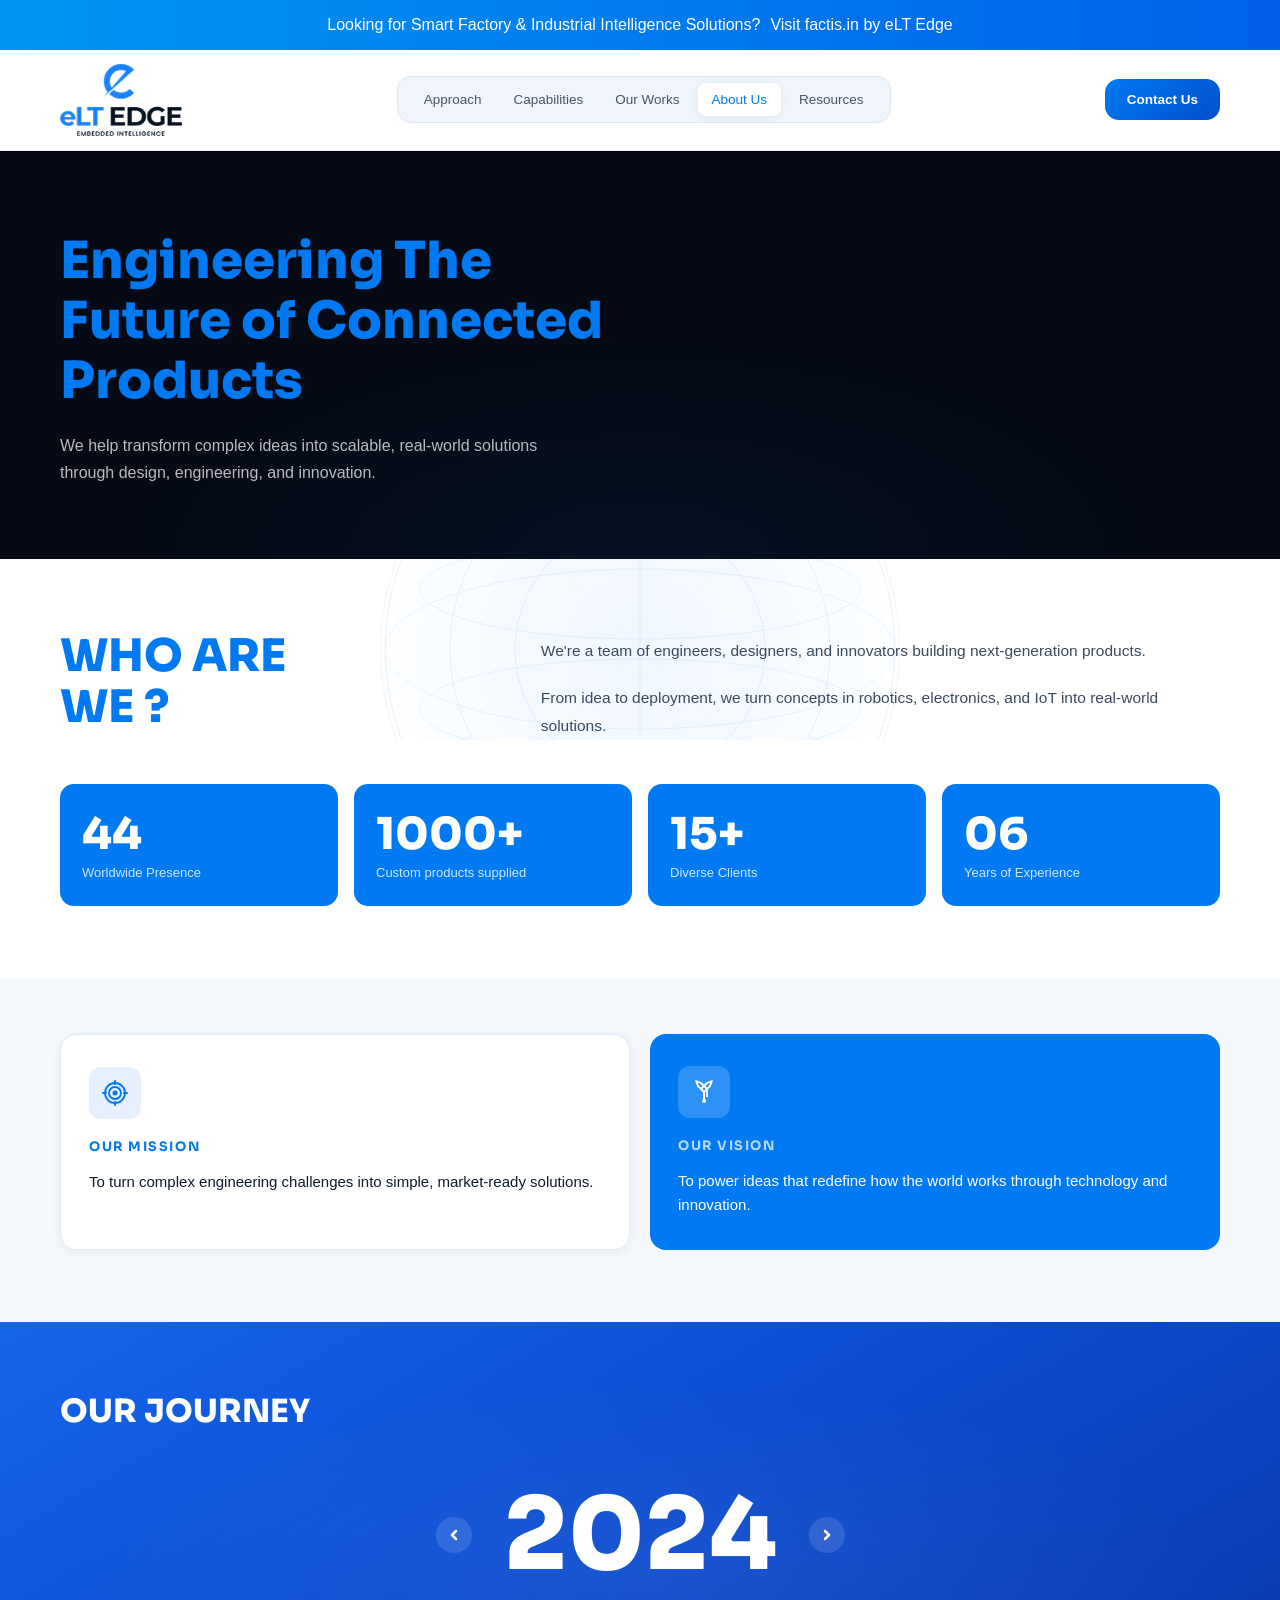
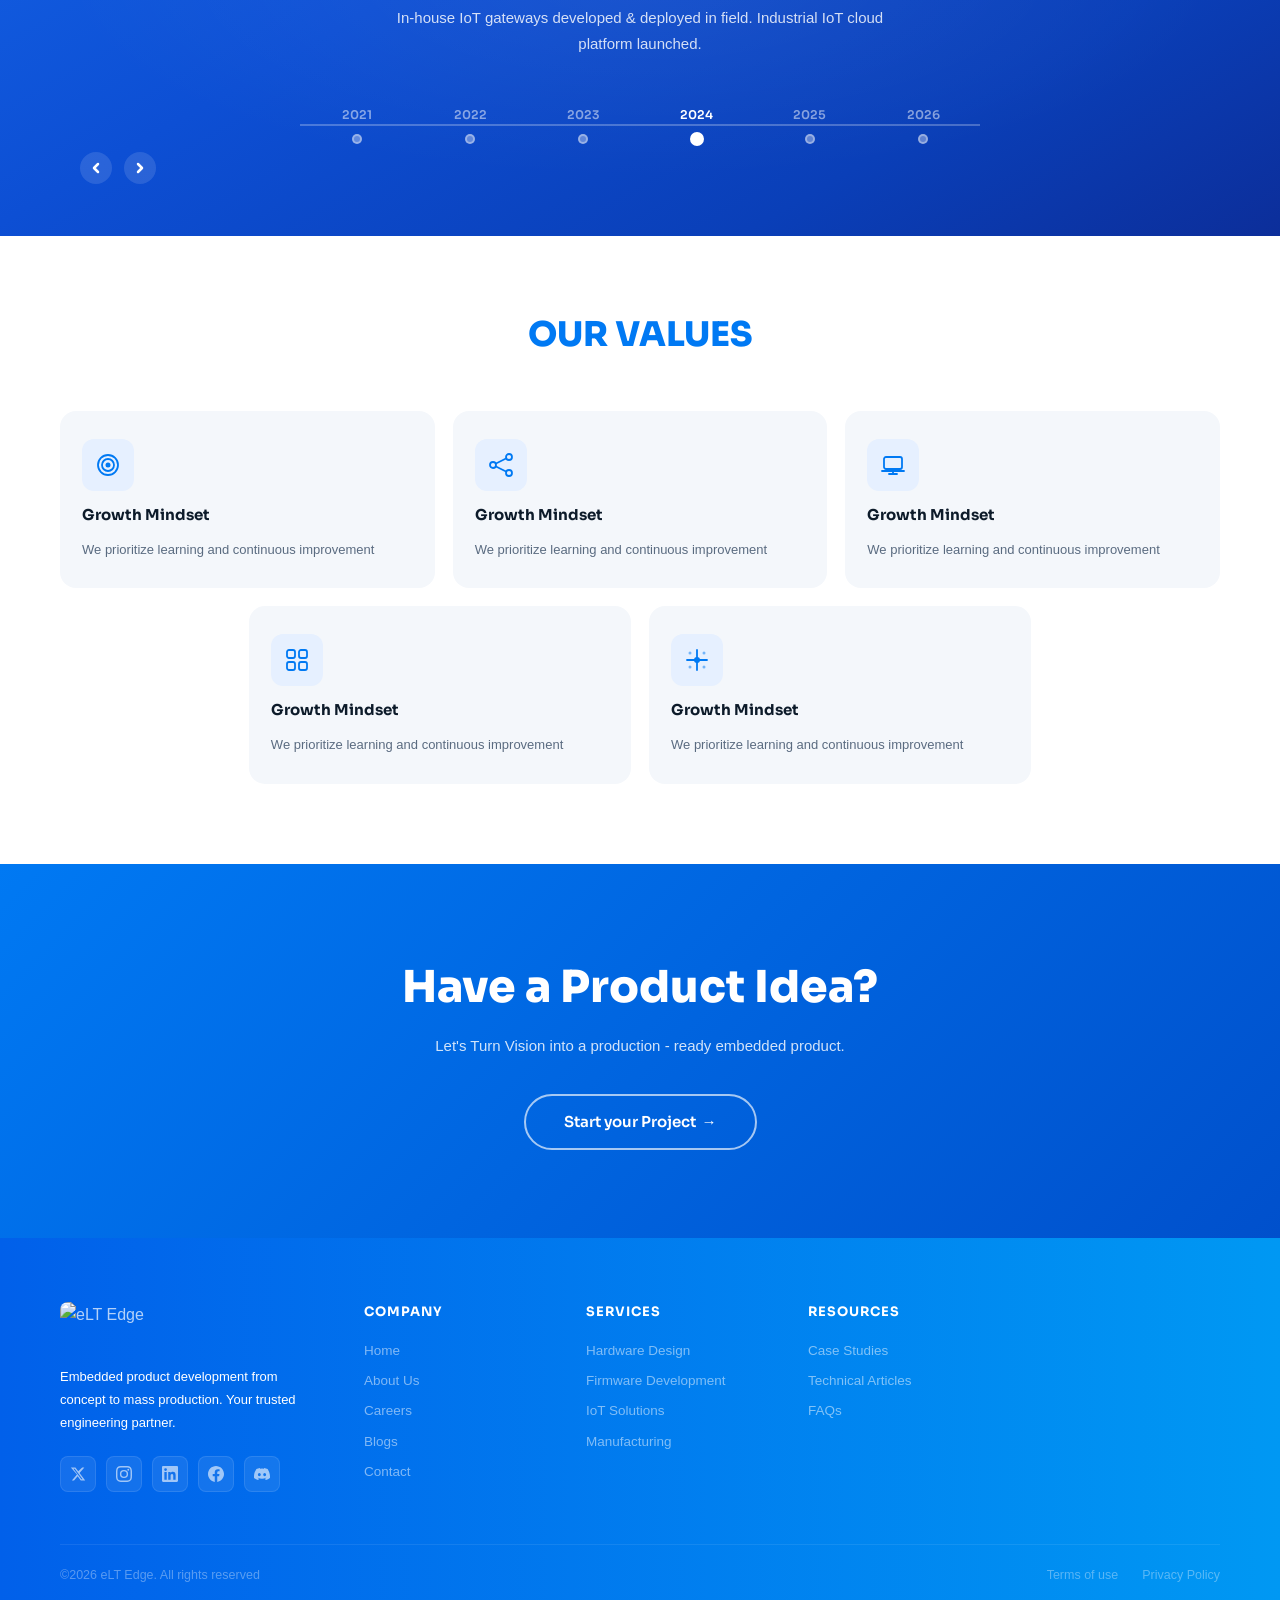
==== aboutus.html @ 8832341a "first commit" ====
<!DOCTYPE html>
<html lang="en">
<head>
  <meta charset="UTF-8" />
  <meta name="viewport" content="width=device-width, initial-scale=1.0" />
  <title>About Us — eLT Edge</title>
  <link rel="preconnect" href="https://fonts.googleapis.com" />
  <link rel="preconnect" href="https://fonts.gstatic.com" crossorigin />
  <link href="https://fonts.googleapis.com/css2?family=Sora:wght@300;400;500;600;700;800&family=DM+Sans:ital,wght@0,300;0,400;0,500;1,300&display=swap" rel="stylesheet" />
  <link rel="stylesheet" href="css/style.css" />
  <style>
    /* ============================================================
       ABOUT US — PAGE-SPECIFIC STYLES
       ============================================================ */

    /* ---- HERO ---- */
    .about-hero {
      background: #050a14;
      padding: 80px 0 72px;
      position: relative;
      overflow: hidden;
    }

    .about-hero::after {
      content: '';
      position: absolute;
      inset: 0;
      background: radial-gradient(ellipse 60% 80% at 50% 100%, rgba(0,100,240,0.08) 0%, transparent 70%);
      pointer-events: none;
    }

    .about-hero-inner {
      position: relative;
      z-index: 1;
    }

    .about-hero h1 {
      font-family: 'Sora', sans-serif;
      font-size: clamp(28px, 4vw, 52px);
      font-weight: 800;
      color: #0079f3;
      line-height: 1.18;
      max-width: 580px;
      margin-bottom: 20px;
    }

    .about-hero p {
      font-size: clamp(14px, 1.4vw, 16px);
      color: rgba(255,255,255,0.72);
      max-width: 520px;
      line-height: 1.72;
    }

    /* ---- WHO ARE WE ---- */
    .who-section {
      background: #fff;
      padding: 72px 0 0;
      position: relative;
      overflow: hidden;
    }

    /* Globe watermark */
    .who-section::before {
      content: '';
      position: absolute;
      top: 50%;
      left: 50%;
      transform: translate(-50%, -50%);
      width: 520px;
      height: 520px;
      border-radius: 50%;
      background:
        radial-gradient(circle, rgba(0,121,243,0.06) 0%, rgba(0,121,243,0.02) 60%, transparent 70%);
      border: 1.5px solid rgba(0,121,243,0.07);
      pointer-events: none;
      z-index: 0;
    }

    /* Inner rings for globe effect */
    .globe-rings {
      position: absolute;
      top: 50%;
      left: 50%;
      transform: translate(-50%, -50%);
      width: 520px;
      height: 520px;
      pointer-events: none;
      z-index: 0;
    }

    .globe-rings svg {
      width: 100%;
      height: 100%;
      opacity: 0.10;
    }

    .who-inner {
      position: relative;
      z-index: 1;
      display: flex;
      align-items: flex-start;
      gap: 40px;
    }

    .who-left {
      flex: 0 0 38%;
    }

    .who-heading {
      font-family: 'Sora', sans-serif;
      font-size: clamp(28px, 3.5vw, 48px);
      font-weight: 800;
      color: #0079f3;
      line-height: 1.15;
      text-transform: uppercase;
    }

    .who-right {
      flex: 1;
      padding-top: 6px;
    }

    .who-right p {
      font-size: clamp(13.5px, 1.3vw, 15.5px);
      color: #3a4a5e;
      line-height: 1.78;
      margin-bottom: 20px;
    }

    .who-right p:last-child {
      margin-bottom: 0;
    }

    /* ---- STAT CARDS ---- */
    .stats-section {
      background: #fff;
      padding: 44px 0 72px;
      position: relative;
      z-index: 1;
    }

    .stats-grid {
      display: grid;
      grid-template-columns: repeat(4, 1fr);
      gap: 16px;
    }

    .stat-blue-card {
      background: #0079f3;
      border-radius: 14px;
      padding: 28px 22px 24px;
      display: flex;
      flex-direction: column;
      gap: 8px;
    }

    .stat-blue-num {
      font-family: 'Sora', sans-serif;
      font-size: clamp(32px, 3.5vw, 44px);
      font-weight: 800;
      color: #fff;
      line-height: 1;
    }

    .stat-blue-label {
      font-size: 13px;
      color: rgba(255,255,255,0.82);
      font-weight: 500;
      line-height: 1.4;
    }

    /* ---- MISSION & VISION ---- */
    .mv-section {
      background: #f4f7fb;
      padding: 56px 0 72px;
    }

    .mv-grid {
      display: grid;
      grid-template-columns: 1fr 1fr;
      gap: 20px;
    }

    .mv-card {
      border-radius: 16px;
      padding: 32px 28px;
    }

    .mv-card.mission {
      background: #fff;
      border: 1px solid #e0eaf4;
      box-shadow: 0 2px 12px rgba(0,0,0,0.05);
    }

    .mv-card.vision {
      background: #0079f3;
    }

    .mv-icon {
      width: 52px;
      height: 52px;
      border-radius: 12px;
      display: flex;
      align-items: center;
      justify-content: center;
      margin-bottom: 18px;
    }

    .mv-card.mission .mv-icon {
      background: #e6f0ff;
    }

    .mv-card.vision .mv-icon {
      background: rgba(255,255,255,0.18);
    }

    .mv-icon svg {
      width: 26px;
      height: 26px;
    }

    .mv-label {
      font-family: 'Sora', sans-serif;
      font-size: 13px;
      font-weight: 700;
      letter-spacing: 0.12em;
      text-transform: uppercase;
      margin-bottom: 12px;
    }

    .mv-card.mission .mv-label { color: #0079f3; }
    .mv-card.vision  .mv-label { color: rgba(255,255,255,0.72); }

    .mv-text {
      font-size: 15px;
      line-height: 1.65;
      font-weight: 500;
    }

    .mv-card.mission .mv-text { color: #0d1b2a; }
    .mv-card.vision  .mv-text { color: #fff; }

    /* ---- OUR JOURNEY ---- */
    .journey-section {
      background: linear-gradient(150deg, #1565e8 0%, #0d4fd4 40%, #0a3fb8 75%, #0c2e9a 100%);
      padding: 64px 0 52px;
      position: relative;
      overflow: hidden;
    }

    .journey-section::before {
      content: '';
      position: absolute;
      inset: 0;
      background: radial-gradient(ellipse 70% 60% at 50% 50%, rgba(255,255,255,0.06) 0%, transparent 65%);
      pointer-events: none;
    }

    .journey-inner {
      position: relative;
      z-index: 1;
    }

    .journey-heading {
      font-family: 'Sora', sans-serif;
      font-size: clamp(22px, 2.5vw, 32px);
      font-weight: 800;
      color: #fff;
      margin-bottom: 48px;
    }

    /* Desktop timeline */
    .journey-slider {
      position: relative;
      display: flex;
      flex-direction: column;
      align-items: center;
    }

    /* Year display row */
    .journey-display {
      display: flex;
      align-items: center;
      justify-content: center;
      gap: 32px;
      width: 100%;
      margin-bottom: 20px;
      position: relative;
    }

    .journey-arrow {
      width: 36px;
      height: 36px;
      background: rgba(255,255,255,0.12);
      border: none;
      border-radius: 50%;
      display: flex;
      align-items: center;
      justify-content: center;
      cursor: pointer;
      flex-shrink: 0;
      transition: background 0.2s;
    }

    .journey-arrow:hover {
      background: rgba(255,255,255,0.22);
    }

    .journey-arrow svg {
      width: 16px;
      height: 16px;
      stroke: #fff;
      stroke-width: 2.5;
      fill: none;
      stroke-linecap: round;
      stroke-linejoin: round;
    }

    .journey-active-year {
      font-family: 'Sora', sans-serif;
      font-size: clamp(52px, 8vw, 100px);
      font-weight: 800;
      color: #fff;
      line-height: 1;
      min-width: 200px;
      text-align: center;
      transition: opacity 0.3s;
    }

    .journey-desc {
      font-size: clamp(13px, 1.2vw, 15px);
      color: rgba(255,255,255,0.82);
      line-height: 1.7;
      text-align: center;
      max-width: 540px;
      margin: 0 auto 40px;
      min-height: 60px;
      transition: opacity 0.3s;
    }

    /* Timeline dots row */
    .journey-timeline {
      display: flex;
      align-items: center;
      justify-content: center;
      gap: 0;
      width: 100%;
      max-width: 680px;
      position: relative;
    }

    .journey-timeline::before {
      content: '';
      position: absolute;
      left: 0;
      right: 0;
      top: 50%;
      height: 2px;
      background: rgba(255,255,255,0.25);
      transform: translateY(-50%);
      z-index: 0;
    }

    .journey-stop {
      flex: 1;
      display: flex;
      flex-direction: column;
      align-items: center;
      gap: 10px;
      cursor: pointer;
      position: relative;
      z-index: 1;
    }

    .journey-stop-year {
      font-family: 'Sora', sans-serif;
      font-size: 12px;
      font-weight: 600;
      color: rgba(255,255,255,0.5);
      transition: color 0.2s;
    }

    .journey-stop.active .journey-stop-year {
      color: #fff;
    }

    .journey-stop-dot {
      width: 10px;
      height: 10px;
      border-radius: 50%;
      background: rgba(255,255,255,0.35);
      border: 2px solid rgba(255,255,255,0.35);
      transition: background 0.2s, border-color 0.2s, transform 0.2s;
    }

    .journey-stop.active .journey-stop-dot {
      background: #fff;
      border-color: #fff;
      transform: scale(1.4);
    }

    /* Mobile vertical journey */
    .journey-vertical {
      display: none;
    }

    /* ---- OUR VALUES ---- */
    .values-section {
      background: #fff;
      padding: 72px 0 80px;
    }

    .values-heading {
      font-family: 'Sora', sans-serif;
      font-size: clamp(22px, 2.8vw, 34px);
      font-weight: 800;
      color: #0079f3;
      text-align: center;
      margin-bottom: 48px;
      text-transform: uppercase;
    }

    .values-row1 {
      display: grid;
      grid-template-columns: repeat(3, 1fr);
      gap: 18px;
      margin-bottom: 18px;
    }

    .values-row2 {
      display: grid;
      grid-template-columns: repeat(2, 1fr);
      gap: 18px;
      max-width: calc(66.666% + 9px);
      margin: 0 auto;
    }

    .value-card {
      background: #f4f7fb;
      border-radius: 16px;
      padding: 28px 22px;
      display: flex;
      flex-direction: column;
      gap: 12px;
      transition: box-shadow 0.25s, transform 0.25s;
    }

    .value-card:hover {
      transform: translateY(-3px);
      box-shadow: 0 8px 24px rgba(0,80,200,0.09);
    }

    .value-icon {
      width: 52px;
      height: 52px;
      background: #e6f0ff;
      border-radius: 12px;
      display: flex;
      align-items: center;
      justify-content: center;
    }

    .value-icon svg {
      width: 26px;
      height: 26px;
    }

    .value-title {
      font-family: 'Sora', sans-serif;
      font-size: 15px;
      font-weight: 700;
      color: #0d1b2a;
    }

    .value-desc {
      font-size: 13px;
      color: #5a6b80;
      line-height: 1.65;
    }

    /* ---- CTA ---- */
    .about-cta {
      background: linear-gradient(135deg, #0079f3 0%, #0050cc 100%);
      padding: 88px 24px;
      text-align: center;
    }

    .about-cta h2 {
      font-family: 'Sora', sans-serif;
      font-size: clamp(28px, 3.5vw, 44px);
      font-weight: 800;
      color: #fff;
      margin-bottom: 12px;
    }

    .about-cta p {
      font-size: 15px;
      color: rgba(255,255,255,0.82);
      margin-bottom: 36px;
    }

    .btn-about-cta {
      display: inline-flex;
      align-items: center;
      gap: 8px;
      background: transparent;
      color: #fff;
      border: 2px solid rgba(255,255,255,0.65);
      padding: 14px 38px;
      border-radius: 100px;
      font-size: 15px;
      font-weight: 600;
      font-family: 'Sora', sans-serif;
      text-decoration: none;
      cursor: pointer;
      transition: background 0.2s, border-color 0.2s;
    }

    .btn-about-cta:hover {
      background: rgba(255,255,255,0.13);
      border-color: #fff;
    }

    /* ============================================================
       MOBILE ACCORDION FOOTER
       ============================================================ */
    .footer-acc-head {
      display: none;
      align-items: center;
      justify-content: space-between;
      cursor: pointer;
      padding: 12px 0;
      border-bottom: 1px solid rgba(255,255,255,0.08);
    }

    .footer-acc-head h4 {
      font-family: 'Sora', sans-serif;
      font-size: 14px;
      font-weight: 700;
      color: #fff;
      text-transform: uppercase;
      letter-spacing: 0.08em;
    }

    .footer-acc-icon {
      width: 18px;
      height: 18px;
      stroke: rgba(255,255,255,0.55);
      stroke-width: 2;
      fill: none;
      stroke-linecap: round;
      stroke-linejoin: round;
      transition: transform 0.25s;
    }

    .footer-col.open .footer-acc-icon {
      transform: rotate(180deg);
    }

    .footer-acc-body {
      display: flex;
      flex-direction: column;
      gap: 10px;
      overflow: hidden;
    }

    /* ============================================================
       RESPONSIVE
       ============================================================ */
    @media (max-width: 1024px) {
      .stats-grid {
        grid-template-columns: repeat(2, 1fr);
      }

      .who-left { flex: 0 0 40%; }

      .values-row2 {
        max-width: calc(66.666% + 9px);
      }
    }

    @media (max-width: 768px) {
      /* Hero */
      .about-hero { padding: 52px 0 52px; }

      /* Who Are We */
      .who-section { padding: 48px 0 0; }
      .who-section::before { width: 300px; height: 300px; }
      .globe-rings { width: 300px; height: 300px; }

      .who-inner {
        flex-direction: column;
        gap: 24px;
      }

      .who-left { flex: none; width: 100%; }

      /* Stats */
      .stats-section { padding: 32px 0 52px; }
      .stats-grid { grid-template-columns: repeat(2, 1fr); }

      /* Mission/Vision */
      .mv-section { padding: 48px 0 52px; }
      .mv-grid { grid-template-columns: 1fr; }

      /* Journey */
      .journey-section { padding: 48px 0 40px; }
      .journey-slider { display: none; }
      .journey-desc  { display: none; }
      .journey-vertical { display: block; }

      /* Values */
      .values-section { padding: 52px 0 56px; }
      .values-row1 { grid-template-columns: repeat(2, 1fr); }
      .values-row2 { grid-template-columns: repeat(2, 1fr); max-width: 100%; }

      /* CTA */
      .about-cta { padding: 64px 20px; }

      /* Footer: show accordion headers, hide desktop h4 titles inside link cols */
      .footer-acc-head { display: flex; }
      .footer-col h4 { display: none; }
      .footer-acc-body {
        max-height: 0;
        gap: 0;
        transition: max-height 0.3s ease;
        padding-top: 0;
      }
      .footer-acc-body a {
        padding: 8px 0;
      }
      .footer-col.open .footer-acc-body {
        max-height: 240px;
      }

      /* Mobile footer layout */
      .footer-links {
        grid-template-columns: 1fr;
        gap: 0;
      }

      .footer-top {
        flex-direction: column;
        gap: 28px;
      }

      .footer-brand { flex: none; width: 100%; }

      .footer-bottom {
        flex-direction: column;
        text-align: center;
      }
    }

    @media (max-width: 480px) {
      .values-row1 { grid-template-columns: 1fr; }
      .values-row2 { grid-template-columns: 1fr; max-width: 100%; }
    }

    /* Mobile journey vertical */
    .journey-vertical {
      position: relative;
      padding-left: 28px;
    }

    .journey-vertical::before {
      content: '';
      position: absolute;
      left: 0;
      top: 0;
      bottom: 0;
      width: 2px;
      background: rgba(255,255,255,0.25);
    }

    .jv-item {
      position: relative;
      padding: 0 0 28px 20px;
      cursor: pointer;
    }

    .jv-item::before {
      content: '';
      position: absolute;
      left: -4px;
      top: 6px;
      width: 10px;
      height: 10px;
      border-radius: 50%;
      background: rgba(255,255,255,0.35);
      border: 2px solid rgba(255,255,255,0.35);
      transition: background 0.2s;
    }

    .jv-item.active::before {
      background: #fff;
      border-color: #fff;
    }

    .jv-year {
      font-family: 'Sora', sans-serif;
      font-size: 14px;
      font-weight: 700;
      color: rgba(255,255,255,0.5);
      margin-bottom: 4px;
      transition: color 0.2s, font-size 0.2s;
    }

    .jv-item.active .jv-year {
      font-size: 22px;
      color: #fff;
    }

    .jv-text {
      font-size: 13px;
      color: rgba(255,255,255,0.72);
      line-height: 1.65;
      max-height: 0;
      overflow: hidden;
      transition: max-height 0.3s ease;
    }

    .jv-item.active .jv-text {
      max-height: 120px;
    }

    .jv-nav {
      display: flex;
      gap: 12px;
      margin-top: 8px;
      padding-left: 20px;
    }

    .jv-nav-btn {
      width: 32px;
      height: 32px;
      background: rgba(255,255,255,0.12);
      border: none;
      border-radius: 50%;
      display: flex;
      align-items: center;
      justify-content: center;
      cursor: pointer;
    }

    .jv-nav-btn svg {
      width: 14px;
      height: 14px;
      stroke: #fff;
      stroke-width: 2.5;
      fill: none;
      stroke-linecap: round;
      stroke-linejoin: round;
    }
  </style>
</head>
<body>

  <!-- Top Banner -->
  <div class="top-banner">
    <span>Looking for Smart Factory &amp; Industrial Intelligence Solutions?</span>
    <a href="https://factis.in" target="_blank" class="banner-link">Visit factis.in by eLT Edge </a>
  </div>

  <!-- Navbar -->
  <header class="navbar" id="navbar">
    <div class="nav-inner container">
      <div class="nav-logo">
        <img src="assets/images/logo white bg (1) 1.png" alt="eLT Edge" class="logo-img" />
      </div>
      <nav class="nav-links" id="navLinks">
        <a href="approach.html" class="nav-link">Approach</a>
        <a href="#" class="nav-link">Capabilities</a>
        <a href="ourworks.html" class="nav-link">Our Works</a>
        <a href="aboutus.html" class="nav-link" style="background:#fff;color:#0079f3;box-shadow:0 2px 8px rgba(0,0,0,0.06);">About Us</a>
        <a href="resources.html" class="nav-link">Resources</a>
      </nav>
      <div class="nav-actions">
         <a href="contact.html" class="btn-contact">Contact Us</a>
        <button class="hamburger" id="hamburger" aria-label="Open menu" aria-expanded="false">
          <span></span><span></span><span></span>
        </button>
      </div>
    </div>
  </header>

  <!-- Mobile Drawer -->
  <div class="mobile-drawer" id="mobileDrawer" aria-hidden="true">
    <div class="drawer-inner">
      <button class="drawer-close" id="drawerClose" aria-label="Close menu">✕</button>
      <nav class="drawer-links">
        <a href="approach.html">Approach</a>
        <a href="#">Capabilities</a>
        <a href="ourworks.html">Our Works</a>
        <a href="aboutus.html">About Us</a>
        <a href="#">Resources</a>
      </nav>
      <button class="btn-contact drawer-cta">Contact Us</button>
    </div>
  </div>
  <div class="drawer-backdrop" id="drawerBackdrop"></div>

  <!-- ============================================================
       HERO
       ============================================================ -->
  <section class="about-hero">
    <div class="container about-hero-inner">
      <h1>Engineering The Future of Connected Products</h1>
      <p>We help transform complex ideas into scalable, real-world solutions through design, engineering, and innovation.</p>
    </div>
  </section>

  <!-- ============================================================
       WHO ARE WE
       ============================================================ -->
  <section class="who-section">
    <!-- Globe decorative rings -->
    <div class="globe-rings" aria-hidden="true">
      <svg viewBox="0 0 520 520" fill="none" xmlns="http://www.w3.org/2000/svg">
        <circle cx="260" cy="260" r="255" stroke="#0079f3" stroke-width="1"/>
        <circle cx="260" cy="260" r="190" stroke="#0079f3" stroke-width="1"/>
        <circle cx="260" cy="260" r="125" stroke="#0079f3" stroke-width="1"/>
        <!-- Latitude lines -->
        <ellipse cx="260" cy="260" rx="255" ry="80" stroke="#0079f3" stroke-width="0.8"/>
        <ellipse cx="260" cy="200" rx="220" ry="50" stroke="#0079f3" stroke-width="0.8"/>
        <ellipse cx="260" cy="320" rx="220" ry="50" stroke="#0079f3" stroke-width="0.8"/>
        <!-- Longitude lines -->
        <line x1="260" y1="5" x2="260" y2="515" stroke="#0079f3" stroke-width="0.8"/>
        <line x1="80" y1="80" x2="440" y2="440" stroke="#0079f3" stroke-width="0.8" opacity="0.5"/>
        <line x1="440" y1="80" x2="80" y2="440" stroke="#0079f3" stroke-width="0.8" opacity="0.5"/>
      </svg>
    </div>

    <div class="container">
      <div class="who-inner">
        <div class="who-left">
          <h2 class="who-heading">WHO ARE<br />WE ?</h2>
        </div>
        <div class="who-right">
          <p>We're a team of engineers, designers, and innovators building next-generation products.</p>
          <p>From idea to deployment, we turn concepts in robotics, electronics, and IoT into real-world solutions.</p>
        </div>
      </div>
    </div>
  </section>

  <!-- ============================================================
       STATS CARDS
       ============================================================ -->
  <section class="stats-section">
    <div class="container">
      <div class="stats-grid">
        <div class="stat-blue-card">
          <div class="stat-blue-num">44</div>
          <div class="stat-blue-label">Worldwide Presence</div>
        </div>
        <div class="stat-blue-card">
          <div class="stat-blue-num">1000+</div>
          <div class="stat-blue-label">Custom products supplied</div>
        </div>
        <div class="stat-blue-card">
          <div class="stat-blue-num">15+</div>
          <div class="stat-blue-label">Diverse Clients</div>
        </div>
        <div class="stat-blue-card">
          <div class="stat-blue-num">06</div>
          <div class="stat-blue-label">Years of Experience</div>
        </div>
      </div>
    </div>
  </section>

  <!-- ============================================================
       MISSION & VISION
       ============================================================ -->
  <section class="mv-section">
    <div class="container">
      <div class="mv-grid">

        <!-- Mission -->
        <div class="mv-card mission">
          <div class="mv-icon">
            <svg viewBox="0 0 26 26" fill="none" xmlns="http://www.w3.org/2000/svg">
              <circle cx="13" cy="13" r="10" stroke="#0079f3" stroke-width="1.8"/>
              <circle cx="13" cy="13" r="6"  stroke="#0079f3" stroke-width="1.8"/>
              <circle cx="13" cy="13" r="2.5" fill="#0079f3"/>
              <line x1="13" y1="1" x2="13" y2="4"   stroke="#0079f3" stroke-width="2" stroke-linecap="round"/>
              <line x1="13" y1="22" x2="13" y2="25"  stroke="#0079f3" stroke-width="2" stroke-linecap="round"/>
              <line x1="1" y1="13" x2="4" y2="13"    stroke="#0079f3" stroke-width="2" stroke-linecap="round"/>
              <line x1="22" y1="13" x2="25" y2="13"  stroke="#0079f3" stroke-width="2" stroke-linecap="round"/>
            </svg>
          </div>
          <div class="mv-label">Our Mission</div>
          <div class="mv-text">To turn complex engineering challenges into simple, market-ready solutions.</div>
        </div>

        <!-- Vision -->
        <div class="mv-card vision">
          <div class="mv-icon">
            <svg viewBox="0 0 26 26" fill="none" xmlns="http://www.w3.org/2000/svg">
              <path d="M13 21V13L7 7l-2-5 5 2 6 6v8" stroke="#fff" stroke-width="1.8" stroke-linejoin="round"/>
              <path d="M13 21v-8l6-6 2-5-5 2-6 6" stroke="#fff" stroke-width="1.8" stroke-linejoin="round"/>
              <circle cx="13" cy="22" r="2" fill="#fff"/>
            </svg>
          </div>
          <div class="mv-label">Our Vision</div>
          <div class="mv-text">To power ideas that redefine how the world works through technology and innovation.</div>
        </div>

      </div>
    </div>
  </section>

  <!-- ============================================================
       OUR JOURNEY
       ============================================================ -->
  <section class="journey-section">
    <div class="container journey-inner">
      <div class="journey-heading">OUR JOURNEY</div>

      <!-- DESKTOP SLIDER -->
      <div class="journey-slider">
        <div class="journey-display">
          <button class="journey-arrow" id="journeyPrev" aria-label="Previous year">
            <svg viewBox="0 0 16 16"><polyline points="10 12 6 8 10 4"/></svg>
          </button>
          <div class="journey-active-year" id="journeyYear">2024</div>
          <button class="journey-arrow" id="journeyNext" aria-label="Next year">
            <svg viewBox="0 0 16 16"><polyline points="6 4 10 8 6 12"/></svg>
          </button>
        </div>

        <p class="journey-desc" id="journeyDesc"></p>

        <div class="journey-timeline" id="journeyTimeline">
          <!-- Stops built by JS -->
        </div>
      </div>

      <!-- MOBILE VERTICAL -->
      <div class="journey-vertical" id="journeyVertical">
        <!-- Built by JS -->
      </div>

      <div class="jv-nav" id="jvNav">
        <button class="jv-nav-btn" id="jvPrev" aria-label="Previous">
          <svg viewBox="0 0 14 14"><polyline points="9 11 5 7 9 3"/></svg>
        </button>
        <button class="jv-nav-btn" id="jvNext" aria-label="Next">
          <svg viewBox="0 0 14 14"><polyline points="5 3 9 7 5 11"/></svg>
        </button>
      </div>
    </div>
  </section>

  <!-- ============================================================
       OUR VALUES
       ============================================================ -->
  <section class="values-section">
    <div class="container">
      <h2 class="values-heading">OUR VALUES</h2>

      <div class="values-row1">

        <div class="value-card">
          <div class="value-icon">
            <!-- Target/bulls-eye -->
            <svg viewBox="0 0 26 26" fill="none" xmlns="http://www.w3.org/2000/svg">
              <circle cx="13" cy="13" r="10" stroke="#0079f3" stroke-width="1.8"/>
              <circle cx="13" cy="13" r="6"  stroke="#0079f3" stroke-width="1.8"/>
              <circle cx="13" cy="13" r="2.5" fill="#0079f3"/>
            </svg>
          </div>
          <div class="value-title">Growth Mindset</div>
          <div class="value-desc">We prioritize learning and continuous improvement</div>
        </div>

        <div class="value-card">
          <div class="value-icon">
            <!-- Network/share -->
            <svg viewBox="0 0 26 26" fill="none" xmlns="http://www.w3.org/2000/svg">
              <circle cx="21" cy="5"  r="3" stroke="#0079f3" stroke-width="1.8"/>
              <circle cx="5"  cy="13" r="3" stroke="#0079f3" stroke-width="1.8"/>
              <circle cx="21" cy="21" r="3" stroke="#0079f3" stroke-width="1.8"/>
              <line x1="8"  y1="11.5" x2="18" y2="6.5"  stroke="#0079f3" stroke-width="1.8" stroke-linecap="round"/>
              <line x1="8"  y1="14.5" x2="18" y2="19.5" stroke="#0079f3" stroke-width="1.8" stroke-linecap="round"/>
            </svg>
          </div>
          <div class="value-title">Growth Mindset</div>
          <div class="value-desc">We prioritize learning and continuous improvement</div>
        </div>

        <div class="value-card">
          <div class="value-icon">
            <!-- Laptop -->
            <svg viewBox="0 0 26 26" fill="none" xmlns="http://www.w3.org/2000/svg">
              <rect x="4" y="5" width="18" height="12" rx="2" stroke="#0079f3" stroke-width="1.8"/>
              <line x1="2" y1="19" x2="24" y2="19" stroke="#0079f3" stroke-width="1.8" stroke-linecap="round"/>
              <line x1="9" y1="22" x2="17" y2="22" stroke="#0079f3" stroke-width="1.8" stroke-linecap="round"/>
              <line x1="13" y1="19" x2="13" y2="22" stroke="#0079f3" stroke-width="1.8" stroke-linecap="round"/>
            </svg>
          </div>
          <div class="value-title">Growth Mindset</div>
          <div class="value-desc">We prioritize learning and continuous improvement</div>
        </div>

      </div>

      <div class="values-row2">

        <div class="value-card">
          <div class="value-icon">
            <!-- Grid/apps -->
            <svg viewBox="0 0 26 26" fill="none" xmlns="http://www.w3.org/2000/svg">
              <rect x="3"  y="3"  width="8" height="8" rx="2" stroke="#0079f3" stroke-width="1.8"/>
              <rect x="15" y="3"  width="8" height="8" rx="2" stroke="#0079f3" stroke-width="1.8"/>
              <rect x="3"  y="15" width="8" height="8" rx="2" stroke="#0079f3" stroke-width="1.8"/>
              <rect x="15" y="15" width="8" height="8" rx="2" stroke="#0079f3" stroke-width="1.8"/>
            </svg>
          </div>
          <div class="value-title">Growth Mindset</div>
          <div class="value-desc">We prioritize learning and continuous improvement</div>
        </div>

        <div class="value-card">
          <div class="value-icon">
            <!-- Plus cross with dots -->
            <svg viewBox="0 0 26 26" fill="none" xmlns="http://www.w3.org/2000/svg">
              <path d="M13 3v20M3 13h20" stroke="#0079f3" stroke-width="1.8" stroke-linecap="round"/>
              <circle cx="13" cy="13" r="3" fill="#0079f3"/>
              <circle cx="6"  cy="6"  r="1.5" fill="#0079f3" opacity="0.5"/>
              <circle cx="20" cy="6"  r="1.5" fill="#0079f3" opacity="0.5"/>
              <circle cx="6"  cy="20" r="1.5" fill="#0079f3" opacity="0.5"/>
              <circle cx="20" cy="20" r="1.5" fill="#0079f3" opacity="0.5"/>
            </svg>
          </div>
          <div class="value-title">Growth Mindset</div>
          <div class="value-desc">We prioritize learning and continuous improvement</div>
        </div>

      </div>
    </div>
  </section>

  <!-- ============================================================
       CTA
       ============================================================ -->
  <section class="about-cta">
    <h2>Have a Product Idea?</h2>
    <p>Let's Turn Vision into a production - ready embedded product.</p>
    <a href="#" class="btn-about-cta">Start your Project &nbsp;→</a>
  </section>

  <!-- ============================================================
       FOOTER
       ============================================================ -->
  <footer class="footer">
    <div class="container footer-inner">
      <div class="footer-top">

        <div class="footer-brand">
          <img src="logo white bg (1) 1.png" alt="eLT Edge" class="footer-logo" />
          <p>Embedded product development from concept to mass production. Your trusted engineering partner.</p>
          <div class="footer-social">
            <a href="#" aria-label="Twitter" class="social-icon">
              <svg width="16" height="16" viewBox="0 0 24 24" fill="currentColor"><path d="M18.244 2.25h3.308l-7.227 8.26 8.502 11.24H16.17l-4.714-6.231-5.401 6.231H2.744l7.737-8.835L1.254 2.25H8.08l4.253 5.622 5.911-5.622Zm-1.161 17.52h1.833L7.084 4.126H5.117Z"/></svg>
            </a>
            <a href="#" aria-label="Instagram" class="social-icon">
              <svg width="16" height="16" viewBox="0 0 24 24" fill="currentColor"><path d="M12 2.163c3.204 0 3.584.012 4.85.07 3.252.148 4.771 1.691 4.919 4.919.058 1.265.069 1.645.069 4.849 0 3.205-.012 3.584-.069 4.849-.149 3.225-1.664 4.771-4.919 4.919-1.266.058-1.644.07-4.85.07-3.204 0-3.584-.012-4.849-.07-3.26-.149-4.771-1.699-4.919-4.92-.058-1.265-.07-1.644-.07-4.849 0-3.204.013-3.583.07-4.849.149-3.227 1.664-4.771 4.919-4.919 1.266-.057 1.645-.069 4.849-.069Zm0-2.163c-3.259 0-3.667.014-4.947.072-4.358.2-6.78 2.618-6.98 6.98-.059 1.281-.073 1.689-.073 4.948 0 3.259.014 3.668.072 4.948.2 4.358 2.618 6.78 6.98 6.98 1.281.058 1.689.072 4.948.072 3.259 0 3.668-.014 4.948-.072 4.354-.2 6.782-2.618 6.979-6.98.059-1.28.073-1.689.073-4.948 0-3.259-.014-3.667-.072-4.947-.196-4.354-2.617-6.78-6.979-6.98-1.281-.059-1.69-.073-4.949-.073Zm0 5.838a6.162 6.162 0 1 0 0 12.324 6.162 6.162 0 0 0 0-12.324ZM12 16a4 4 0 1 1 0-8 4 4 0 0 1 0 8Zm6.406-11.845a1.44 1.44 0 1 0 0 2.881 1.44 1.44 0 0 0 0-2.881Z"/></svg>
            </a>
            <a href="#" aria-label="LinkedIn" class="social-icon">
              <svg width="16" height="16" viewBox="0 0 24 24" fill="currentColor"><path d="M20.447 20.452h-3.554v-5.569c0-1.328-.027-3.037-1.852-3.037-1.853 0-2.136 1.445-2.136 2.939v5.667H9.351V9h3.414v1.561h.046c.477-.9 1.637-1.85 3.37-1.85 3.601 0 4.267 2.37 4.267 5.455v6.286ZM5.337 7.433a2.062 2.062 0 0 1-2.063-2.065 2.064 2.064 0 1 1 2.063 2.065Zm1.782 13.019H3.555V9h3.564v11.452ZM22.225 0H1.771C.792 0 0 .774 0 1.729v20.542C0 23.227.792 24 1.771 24h20.451C23.2 24 24 23.227 24 22.271V1.729C24 .774 23.2 0 22.222 0h.003Z"/></svg>
            </a>
            <a href="#" aria-label="Facebook" class="social-icon">
              <svg width="16" height="16" viewBox="0 0 24 24" fill="currentColor"><path d="M24 12.073c0-6.627-5.373-12-12-12s-12 5.373-12 12c0 5.99 4.388 10.954 10.125 11.854v-8.385H7.078v-3.47h3.047V9.43c0-3.007 1.792-4.669 4.533-4.669 1.312 0 2.686.235 2.686.235v2.953H15.83c-1.491 0-1.956.925-1.956 1.874v2.25h3.328l-.532 3.47h-2.796v8.385C19.612 23.027 24 18.062 24 12.073Z"/></svg>
            </a>
            <a href="#" aria-label="Discord" class="social-icon">
              <svg width="16" height="16" viewBox="0 0 24 24" fill="currentColor"><path d="M20.317 4.37a19.791 19.791 0 0 0-4.885-1.515.074.074 0 0 0-.079.037c-.21.375-.444.864-.608 1.25a18.27 18.27 0 0 0-5.487 0 12.64 12.64 0 0 0-.617-1.25.077.077 0 0 0-.079-.037A19.736 19.736 0 0 0 3.677 4.37a.07.07 0 0 0-.032.027C.533 9.046-.32 13.58.099 18.057.1 18.08.114 18.1.138 18.116a19.9 19.9 0 0 0 5.993 3.03.078.078 0 0 0 .084-.028c.462-.63.874-1.295 1.226-1.994a.076.076 0 0 0-.041-.106 13.107 13.107 0 0 1-1.872-.892.077.077 0 0 1-.008-.128 10.2 10.2 0 0 0 .372-.292.074.074 0 0 1 .077-.01c3.928 1.793 8.18 1.793 12.062 0a.074.074 0 0 1 .078.01c.12.098.246.198.373.292a.077.077 0 0 1-.006.127 12.299 12.299 0 0 1-1.873.892.077.077 0 0 0-.041.107c.36.698.772 1.362 1.225 1.993a.076.076 0 0 0 .084.028 19.839 19.839 0 0 0 6.002-3.03.077.077 0 0 0 .032-.054c.5-5.177-.838-9.674-3.549-13.66a.061.061 0 0 0-.031-.03zM8.02 15.33c-1.183 0-2.157-1.085-2.157-2.419 0-1.333.956-2.419 2.157-2.419 1.21 0 2.176 1.096 2.157 2.42 0 1.333-.956 2.418-2.157 2.418zm7.975 0c-1.183 0-2.157-1.085-2.157-2.419 0-1.333.955-2.419 2.157-2.419 1.21 0 2.176 1.096 2.157 2.42 0 1.333-.946 2.418-2.157 2.418Z"/></svg>
            </a>
          </div>
        </div>

        <div class="footer-links">

          <div class="footer-col" id="footerColCompany">
            <div class="footer-acc-head" data-col="footerColCompany">
              <h4>Company</h4>
              <svg class="footer-acc-icon" viewBox="0 0 16 16"><polyline points="4 6 8 10 12 6"/></svg>
            </div>
            <h4 style="font-family:'Sora',sans-serif;font-size:13px;font-weight:700;color:#fff;text-transform:uppercase;letter-spacing:0.08em;margin-bottom:8px;">Company</h4>
            <div class="footer-acc-body">
              <a href="#">Home</a>
              <a href="#">About Us</a>
              <a href="#">Careers</a>
              <a href="#">Blogs</a>
              <a href="#">Contact</a>
            </div>
          </div>

          <div class="footer-col" id="footerColServices">
            <div class="footer-acc-head" data-col="footerColServices">
              <h4>Services</h4>
              <svg class="footer-acc-icon" viewBox="0 0 16 16"><polyline points="4 6 8 10 12 6"/></svg>
            </div>
            <h4 style="font-family:'Sora',sans-serif;font-size:13px;font-weight:700;color:#fff;text-transform:uppercase;letter-spacing:0.08em;margin-bottom:8px;">Services</h4>
            <div class="footer-acc-body">
              <a href="#">Hardware Design</a>
              <a href="#">Firmware Development</a>
              <a href="#">IoT Solutions</a>
              <a href="#">Manufacturing</a>
            </div>
          </div>

          <div class="footer-col" id="footerColResources">
            <div class="footer-acc-head" data-col="footerColResources">
              <h4>Resources</h4>
              <svg class="footer-acc-icon" viewBox="0 0 16 16"><polyline points="4 6 8 10 12 6"/></svg>
            </div>
            <h4 style="font-family:'Sora',sans-serif;font-size:13px;font-weight:700;color:#fff;text-transform:uppercase;letter-spacing:0.08em;margin-bottom:8px;">Resources</h4>
            <div class="footer-acc-body">
              <a href="#">Case Studies</a>
              <a href="#">Technical Articles</a>
              <a href="#">FAQs</a>
            </div>
          </div>

        </div>
      </div>

      <div class="footer-bottom">
        <p>©2026 eLT Edge. All rights reserved</p>
        <div class="footer-bottom-links">
          <a href="#">Terms of use</a>
          <a href="#">Privacy Policy</a>
        </div>
      </div>
    </div>
  </footer>

  <script src="main.js"></script>
  <script>
    /* ============================================================
       ABOUT US — JOURNEY SLIDER + FOOTER ACCORDION
       ============================================================ */
    (function () {
      'use strict';

      /* ----------------------------------------------------------
         JOURNEY DATA
      ---------------------------------------------------------- */
      var stops = [
        {
          year: '2021',
          text: 'Incorporated & the first embedded product delivered to market. Early foundation laid for hardware and firmware capabilities.'
        },
        {
          year: '2022',
          text: 'First end-to-end hardware solutions delivered to industrial controls & instrumentation clients, achieving key manufacturing milestones.'
        },
        {
          year: '2023',
          text: 'First consumer electronics solutions moved to high-volume rapid production, serving 10+ clients globally with full compliance.'
        },
        {
          year: '2024',
          text: 'In-house IoT gateways developed & deployed in field. Industrial IoT cloud platform launched.'
        },
        {
          year: '2025',
          text: '25 clients and first customer team expansion in embedded engineering. Cloud platform scaling and new product lines initiated.'
        },
        {
          year: '2026',
          text: 'Working on next-generation product lines, expanding into automotive and defense embedded systems globally.'
        }
      ];

      var currentStop = 3; // 2024 is default active

      /* ----------------------------------------------------------
         BUILD DESKTOP TIMELINE
      ---------------------------------------------------------- */
      var timelineEl = document.getElementById('journeyTimeline');
      var yearEl     = document.getElementById('journeyYear');
      var descEl     = document.getElementById('journeyDesc');

      stops.forEach(function (s, i) {
        var stop = document.createElement('div');
        stop.className = 'journey-stop' + (i === currentStop ? ' active' : '');
        stop.innerHTML =
          '<span class="journey-stop-year">' + s.year + '</span>' +
          '<div class="journey-stop-dot"></div>';
        stop.addEventListener('click', function () { goTo(i); });
        timelineEl.appendChild(stop);
      });

      function goTo(idx) {
        currentStop = idx;
        // Update desktop
        yearEl.textContent = stops[idx].year;
        descEl.textContent = stops[idx].text;
        document.querySelectorAll('.journey-stop').forEach(function (el, i) {
          el.classList.toggle('active', i === idx);
        });
        // Update mobile
        document.querySelectorAll('.jv-item').forEach(function (el, i) {
          el.classList.toggle('active', i === idx);
        });
      }

      // Init
      goTo(currentStop);

      document.getElementById('journeyPrev').addEventListener('click', function () {
        goTo((currentStop - 1 + stops.length) % stops.length);
      });
      document.getElementById('journeyNext').addEventListener('click', function () {
        goTo((currentStop + 1) % stops.length);
      });

      /* ----------------------------------------------------------
         BUILD MOBILE VERTICAL JOURNEY
      ---------------------------------------------------------- */
      var vertEl = document.getElementById('journeyVertical');
      stops.forEach(function (s, i) {
        var item = document.createElement('div');
        item.className = 'jv-item' + (i === currentStop ? ' active' : '');
        item.innerHTML =
          '<div class="jv-year">' + s.year + '</div>' +
          '<div class="jv-text">' + s.text + '</div>';
        item.addEventListener('click', function () { goTo(i); });
        vertEl.appendChild(item);
      });

      document.getElementById('jvPrev').addEventListener('click', function () {
        goTo((currentStop - 1 + stops.length) % stops.length);
      });
      document.getElementById('jvNext').addEventListener('click', function () {
        goTo((currentStop + 1) % stops.length);
      });

      /* ----------------------------------------------------------
         MOBILE FOOTER ACCORDION
      ---------------------------------------------------------- */
      document.querySelectorAll('.footer-acc-head').forEach(function (head) {
        head.addEventListener('click', function () {
          var colId = head.getAttribute('data-col');
          var col   = document.getElementById(colId);
          col.classList.toggle('open');
        });
      });

    })();
  </script>
</body>
</html>
---- css/style.css ----
@import url("https://fonts.cdnfonts.com/css/graphik-trial");

/* ============================================================
   GLOBAL RESET & CSS VARIABLES
   ============================================================ */
*,
*::before,
*::after {
  margin: 0;
  padding: 0;
  box-sizing: border-box;
}

:root {
  /* Colors */
  --blue-primary: #0079f3;
  --blue-dark: #0050cc;
  --blue-deeper: #0038a8;
  --blue-light: #e8f1ff;
  --blue-grad: linear-gradient(135deg, #0079f3, #0050cc);
  --blue-grad-90: linear-gradient(90deg, #0097f3, #0160ea);

  /* Neutral */
  --bg-page: #f4f7fb;
  --bg-white: #ffffff;
  --bg-dark: #0b1526;
  --bg-dark-2: #0f1e35;
  --text-primary: #0d1b2a;
  --text-secondary: #4a5568;
  --text-muted: #8a98aa;
  --border: #dde6f0;

  /* Spacing */
  --section-py: 90px;
  --section-py-mobile: 52px;
  --container-max: 1280px;
  --container-px: 24px;

  /* Typography */
  --font-main: "Graphik Trial", sans-serif;
  --font-body: "Graphik Trial", sans-serif;

  /* Radius */
  --radius-sm: 8px;
  --radius-md: 14px;
  --radius-lg: 20px;
  --radius-pill: 100px;

  /* Shadows */
  --shadow-sm: 0 2px 8px rgba(0, 0, 0, 0.06);
  --shadow-md: 0 8px 28px rgba(0, 0, 0, 0.08);
  --shadow-lg: 0 20px 60px rgba(0, 0, 0, 0.12);
  --shadow-blue: 0 12px 40px rgba(0, 121, 243, 0.25);

  /* Transitions */
  --ease: cubic-bezier(0.25, 0.46, 0.45, 0.94);
}

html {
  scroll-behavior: smooth;
}

body {
  font-family: var(--font-body);
  background: var(--bg-page);
  color: var(--text-primary);
  line-height: 1.6;
  -webkit-font-smoothing: antialiased;
}

/* ============================================================
   UTILITY: CONTAINER
   ============================================================ */
.container {
  max-width: var(--container-max);
  margin: 0 auto;
  padding: 0 var(--container-px);
}

/* ============================================================
   UTILITY: TYPOGRAPHY
   ============================================================ */
.section-title {
  font-family: var(--font-main);
  font-size: clamp(26px, 3.5vw, 42px);
  font-weight: 600;
  color: var(--text-primary);
  line-height: 1.2;
}

.section-label {
  display: inline-block;
  font-size: 12px;
  font-weight: 600;
  letter-spacing: 0.12em;
  text-transform: uppercase;
  color: var(--blue-primary);
  margin-bottom: 10px;
}

/* ============================================================
   TOP BANNER
   ============================================================ */
.top-banner {
  background: var(--blue-grad-90);
  color: #fff;
  text-align: center;
  padding: 12px 20px;
  font-size: 16px;
  font-family: var(--font-body);
  display: flex;
  align-items: center;
  justify-content: center;
  gap: 10px;
  flex-wrap: wrap;
  font-weight: 300;
}

.banner-link {
  color: #fff;
  font-weight: 300;
  text-decoration: none;
  text-underline-offset: 2px;
  transition: opacity 0.2s;
}

.banner-link:hover {
  opacity: 0.8;
}

/* ============================================================
   NAVBAR
   ============================================================ */
.navbar {
  position: sticky;
  top: 0;
  z-index: 1000;
  background: rgba(255, 255, 255, 0.92);
  backdrop-filter: blur(16px);
  -webkit-backdrop-filter: blur(16px);
  border-bottom: 1px solid rgba(221, 230, 240, 0.6);
  transition: box-shadow 0.3s;
}

.navbar.scrolled {
  box-shadow: 0 4px 20px rgba(0, 0, 0, 0.08);
}

.nav-inner {
  display: flex;
  align-items: center;
  justify-content: space-between;
  height: 100px;
  gap: 16px;
}

/* Logo */
.nav-logo {
  flex-shrink: 0;
}

.logo-img {
  height: 72px;
  width: auto;
  display: block;
}

/* Center nav */
.nav-links {
  display: flex;
  align-items: center;
  gap: 4px;
  background: #f0f5fc;
  padding: 6px 12px;
  border-radius: var(--radius-md);
  border: 1px solid var(--border);
}

.nav-link {
  text-decoration: none;
  color: var(--text-secondary);
  font-size: 13.5px;
  font-weight: 500;
  font-family: var(--font-main);
  padding: 6px 14px;
  border-radius: var(--radius-sm);
  transition: all 0.2s;
  white-space: nowrap;
}

.nav-link:hover {
  background: #fff;
  color: var(--blue-primary);
  box-shadow: var(--shadow-sm);
}

/* Right actions */
.nav-actions {
  display: flex;
  align-items: center;
  gap: 12px;
  flex-shrink: 0;
}

/* Buttons */
.btn-contact {
  background: var(--blue-grad);
  color: #fff;
  border: none;
  padding: 10px 22px;
  border-radius: var(--radius-md);
  font-size: 13.5px;
  font-weight: 600;
  font-family: var(--font-main);
  cursor: pointer;
  transition:
    transform 0.2s,
    box-shadow 0.2s;
  white-space: nowrap;
  text-decoration: none;
}

.btn-contact:hover {
  transform: translateY(-1px);
  box-shadow: var(--shadow-blue);
}

/* Hamburger */
.hamburger {
  display: none;
  flex-direction: column;
  gap: 5px;
  background: none;
  border: none;
  cursor: pointer;
  padding: 6px;
  border-radius: var(--radius-sm);
}

.hamburger span {
  display: block;
  width: 22px;
  height: 2px;
  background: var(--text-primary);
  border-radius: 4px;
  transition: all 0.3s;
}

.hamburger.open span:nth-child(1) {
  transform: translateY(7px) rotate(45deg);
}

.hamburger.open span:nth-child(2) {
  opacity: 0;
}

.hamburger.open span:nth-child(3) {
  transform: translateY(-7px) rotate(-45deg);
}

/* ============================================================
   MOBILE DRAWER
   ============================================================ */
.drawer-backdrop {
  display: none;
  position: fixed;
  inset: 0;
  background: rgba(0, 0, 0, 0.4);
  z-index: 1100;
  opacity: 0;
  transition: opacity 0.3s;
}

.drawer-backdrop.open {
  display: block;
  opacity: 1;
}

.mobile-drawer {
  position: fixed;
  top: 0;
  right: -100%;
  width: min(340px, 90vw);
  height: 100dvh;
  background: #fff;
  z-index: 1200;
  transition: right 0.35s var(--ease);
  box-shadow: -8px 0 40px rgba(0, 0, 0, 0.12);
}

.mobile-drawer.open {
  right: 0;
}

.drawer-inner {
  display: flex;
  flex-direction: column;
  height: 100%;
  padding: 28px 28px 40px;
}

.drawer-close {
  align-self: flex-end;
  background: #f0f5fc;
  border: none;
  width: 36px;
  height: 36px;
  border-radius: 50%;
  font-size: 16px;
  cursor: pointer;
  color: var(--text-secondary);
  display: flex;
  align-items: center;
  justify-content: center;
  margin-bottom: 32px;
}

.drawer-links {
  display: flex;
  flex-direction: column;
  gap: 4px;
  flex: 1;
}

.drawer-links a {
  text-decoration: none;
  color: var(--text-primary);
  font-size: 16px;
  font-weight: 500;
  font-family: var(--font-main);
  padding: 14px 16px;
  border-radius: var(--radius-md);
  transition:
    background 0.2s,
    color 0.2s;
}

.drawer-links a:hover {
  background: var(--blue-light);
  color: var(--blue-primary);
}

.drawer-cta {
  width: 100%;
  margin-top: 24px;
  padding: 14px;
  font-size: 15px;
}

/* ============================================================
   HERO SECTION
   ============================================================ */
.hero {
  padding: var(--section-py) 0;
  background: linear-gradient(160deg, #f0f7ff 0%, var(--bg-page) 60%);
  overflow: hidden;
}

.hero-inner {
  display: flex;
  align-items: center;
  gap: 60px;
}

/* Left */
.hero-text {
  flex: 1;
  min-width: 0;
}

.hero-badge {
  display: inline-flex;
  align-items: center;
  gap: 8px;
  background: var(--blue-light);
  color: var(--blue-primary);
  font-size: 12px;
  font-weight: 600;
  font-family: var(--font-main);
  letter-spacing: 0.08em;
  text-transform: uppercase;
  padding: 6px 14px;
  border-radius: var(--radius-pill);
  margin-bottom: 22px;
  border: 1px solid rgba(0, 121, 243, 0.15);
}

.hero-heading {
  font-family: var(--font-main);
  font-size: clamp(12.5px, 4.5vw, 52px);
  font-weight: 600;
  color: var(--text-primary);
  line-height: 1.1;
  letter-spacing: -0.02em;
  margin-bottom: 22px;
  display: flex;
  flex-direction: column;
  gap: 24px;
}

.hero-heading-accent {
  background: var(--blue-grad);
  -webkit-background-clip: text;
  -webkit-text-fill-color: transparent;
  background-clip: text;
}

.hero-subtitle {
  font-size: 16px;
  color: var(--text-secondary);
  line-height: 1.7;
  max-width: 500px;
  margin-bottom: 34px;
}
.hero-subtitle-sub {
  font-size: 12px;
  color: var(--text-secondary);
  line-height: 1.7;
  max-width: 500px;
  margin-bottom: 34px;
  margin-top: 20px;
}

.hero-buttons {
  display: flex;
  gap: 14px;
  flex-wrap: wrap;
}

.btn-primary {
  background: var(--blue-grad);
  color: #fff;
  border: none;
  padding: 13px 30px;
  border-radius: var(--radius-md);
  font-size: 16px;
  font-weight: 500;
  font-family: var(--font-main);
  cursor: pointer;
  transition:
    transform 0.2s,
    box-shadow 0.2s;
}

.btn-primary:hover {
  transform: translateY(-2px);
  box-shadow: var(--shadow-blue);
}

.btn-ghost {
  background: transparent;
  color: var(--blue-primary);
  border: 1.5px solid var(--blue-primary);
  padding: 13px 30px;
  border-radius: var(--radius-md);
  font-size: 14px;
  font-weight: 500;
  font-family: var(--font-main);
  cursor: pointer;
  transition: all 0.2s;
}

.btn-ghost:hover {
  background: var(--blue-light);
  transform: translateY(-2px);
  box-shadow: var(--shadow-blue);
}

/* Right visual */
.hero-visual {
  flex: 1;
  position: relative;
  display: flex;
  justify-content: center;
  align-items: center;
  min-height: 400px;
}

.hero-glow {
  position: absolute;
  width: 420px;
  height: 420px;
  background: radial-gradient(
    circle,
    rgba(0, 121, 243, 0.14) 0%,
    transparent 70%
  );
  border-radius: 50%;
  pointer-events: none;
}

.hero-board {
  position: relative;
  width: min(460px, 100%);
  animation: heroFloat 7s ease-in-out infinite;
  will-change: transform;
  filter: drop-shadow(0 24px 48px rgba(0, 80, 200, 0.18));
}

@keyframes heroFloat {
  0% {
    transform: translateY(0) rotate(-1deg);
  }
  50% {
    transform: translateY(-18px) rotate(1.5deg);
  }
  100% {
    transform: translateY(0) rotate(-1deg);
  }
}

/* ============================================================
   CLIENTS / LOGO MARQUEE
   ============================================================ */
.clients {
  background: none;
  padding: 40px 0;
  /* border-top: 1px solid var(--border);
  border-bottom: 1px solid var(--border); */
}

.clients-label {
  text-align: center;
  font-size: 28px;
  font-weight: 600;
  letter-spacing: 0em;
  color: var(--blue-primary);
  margin-bottom: 28px;
}

.logo-slider {
  overflow: hidden;
  position: relative;
  mask-image: linear-gradient(
    90deg,
    transparent,
    black 15%,
    black 85%,
    transparent
  );
  -webkit-mask-image: linear-gradient(
    90deg,
    transparent,
    black 15%,
    black 85%,
    transparent
  );
}

.logo-track {
  display: flex;
  align-items: center;
  gap: 56px;
  width: max-content;
  animation: marquee 28s linear infinite;
}

.logo-track img {
  height: 80px;
  width: auto;
  object-fit: contain;
  opacity: 0.55;
  filter: grayscale(1);
  transition:
    opacity 0.3s,
    filter 0.3s;
  flex-shrink: 0;
}

.logo-track img:hover {
  opacity: 1;
  filter: grayscale(0);
}

@keyframes marquee {
  0% {
    transform: translateX(0);
  }
  100% {
    transform: translateX(-50%);
  }
}

/* ============================================================
   OUR EDGE IN EXCELLENCE
   ============================================================ */
.excellence {
  padding: var(--section-py) 0;
  background: var(--bg-page);
}

.excellence-inner {
  display: flex;
  align-items: flex-start;
  gap: 80px;
}

/* Left */
.ex-left {
  flex: 0 0 42%;
  display: flex;
  flex-direction: column;
  gap: 130px;
}

.ex-desc {
  font-size: 15px;
  color: var(--text-secondary);
  line-height: 1.75;
  margin-top: 10px;
}

/* .ex-mission {
  border: 1px solid var(--border);
  border-radius: var(--radius-lg);
  padding: 28px 32px;
  box-shadow: var(--shadow-sm);
} */

.mission-label {
  font-size: 16 px;
  font-weight: 600;
  color: var(--text-primary);
  margin-bottom: 10px;
}

.mission-statement {
  font-family: var(--font-main);
  font-size: 28px;
  font-weight: 700;
  color: var(--blue-primary);
  line-height: 1.4;
}

/* Right: Stat Cards Grid */
.ex-right {
  flex: 1;
  display: grid;
  grid-template-columns: 1fr 1fr;
  gap: 24px 50px; /* row gap, column gap */
  align-items: start; /* 👈 IMPORTANT */
}
/* Zig-Zag Offset */
.stat-card:nth-child(2),
.stat-card:nth-child(4) {
  transform: translateY(60px);
}
.stat-card {
  min-height: 200px;
}

.stat-card {
  background: var(--bg-white);
  border: 1px solid var(--border);
  /* border-radius: var(--radius-sm); */
  padding: 28px 24px;
  box-shadow: var(--shadow-sm);
  display: flex;
  flex-direction: column;
  justify-content: space-between;
  gap: 20px;
  position: relative;
  overflow: hidden;
  transition:
    transform 0.25s,
    box-shadow 0.25s;
}

.stat-card::before {
  content: "";
  position: absolute;
  top: 0;
  /* left: 0; */
  right: 0;
  width: 8px;
  height: 100%;
  background: linear-gradient(135deg, #012c70, #0050cc);
  /* border-radius: 4px 0 0 4px; */
}

/* .stat-card:hover {
  transform: translateY(-4px);
  box-shadow: var(--shadow-md);
} */

.stat-label {
  font-size: 20px;
  font-weight: 600;
  color: #012c70;
  margin-bottom: 4px;
}

.stat-sub {
  font-size: 12px;
  color: var(--text-muted);
  display: block;
}

.stat-number {
  font-family: var(--font-main);
  font-size: 48px;
  font-weight: 600;
  color: var(--blue-primary);
  line-height: 1;
}

.stat-number span {
  font-size: 48px;
}

/* ============================================================
   WHY US SECTION
   ============================================================ */
.why {
  position: relative;
  padding: var(--section-py) 0;
  overflow: hidden;
  background-color: white;
}

.why-bg-video {
  position: absolute;
  inset: 0;
  width: 100%;
  height: 100%;
  object-fit: cover;
  z-index: 0;
  opacity: 0.25;
}

.why-overlay {
  position: absolute;
  inset: 0;
  /* background: linear-gradient(
    135deg,
    rgba(11, 21, 38, 0.85) 0%,
    rgba(0, 80, 200, 0.4) 100%
  ); */
  z-index: 1;
}

.why-inner {
  position: relative;
  z-index: 2;
}

.why-header {
  text-align: center;
  margin-bottom: 60px;
}

.why-title {
  font-family: var(--font-main);
  font-size: clamp(36px, 5vw, 64px);
  font-weight: 500;
  color: var(--blue-primary);
  letter-spacing: -0.02em;
}

.why-grid {
  display: grid;
  grid-template-columns: 280px 1fr;
  gap: 100px;
  align-items: center;
}

.why-card {
  background: white;
  border: 1px solid rgba(255, 255, 255, 0.12);
  backdrop-filter: blur(12px);
  /* border-radius: var(--radius-lg); */
  padding: 28px 24px;
  display: flex;
  flex-direction: column;
  gap: 18px;
  color: var(--text-primary);
  font-size: 14px;
  line-height: 1.65;
}

.why-icon {
  width: 52px;
  height: 52px;
  object-fit: contain;
  opacity: 0.9;
}

.why-main-card {
  background: linear-gradient(180deg, #0199f4, #0163eb);
  /* border-radius: var(--radius-lg); */
  padding: 40px 36px;
  color: #fff;
  box-shadow: 0 24px 64px rgba(0, 80, 200, 0.4);
}

.why-main-tag {
  display: inline-block;
  background: rgba(255, 255, 255, 0.18);
  font-size: 11px;
  font-weight: 600;
  font-family: var(--font-main);
  letter-spacing: 0.1em;
  text-transform: uppercase;
  color: rgba(255, 255, 255, 0.9);
  padding: 5px 12px;
  border-radius: var(--radius-pill);
  margin-bottom: 20px;
}

.why-main-card h3 {
  font-family: var(--font-main);
  font-size: 22px;
  font-weight: 500;
  line-height: 1.35;
  margin-bottom: 18px;
}

.why-main-card p {
  font-size: 14px;
  line-height: 1.75;
  color: rgba(255, 255, 255, 0.85);
}
.why-left {
  display: flex;
  flex-direction: column;
  gap: 120px; /* space between top & bottom */
}

.top-card {
  transform: translateY(-40px);
}

.bottom-card {
  transform: translateY(40px);
}

/* ============================================================
   OUR WORKS — FLEX EXPANSION
   ============================================================ */
.works {
  padding: 60px 0;
  background: #f7f9fc;
}

.container {
  max-width: 1200px;
  margin: auto;
  padding: 0 20px;
}

/* Header */
.works-header {
  display: flex;
  justify-content: space-between;
  align-items: center;
  margin-bottom: 30px;
}

.works-header h2 {
  color: #007bff;
}

.btn-outline {
  border: 1px solid #007bff;
  padding: 10px 18px;
  border-radius: 20px;
  color: #007bff;
  text-decoration: none;
  transition: 0.3s;
}

.btn-outline:hover {
  background: #007bff;
  color: #fff;
}

/* FLEX LAYOUT */
.works-flex {
  display: flex;
  gap: 20px;
  height: 320px;
}

/* CARD BASE */
.work-card {
  flex: 1;
  background: #fff;
  border: 1px solid #d9e6ff;
  border-radius: 18px;
  padding: 20px;
  display: flex;
  flex-direction: column;
  justify-content: space-between;
  transition:
    flex 0.6s cubic-bezier(0.4, 0, 0.2, 1),
    background-color 0.4s ease,
    transform 0.4s ease,
    box-shadow 0.4s ease;
  cursor: pointer;
  overflow: hidden;
}

/* DEFAULT ACTIVE */
.work-card.active {
  flex: 2;
  background: linear-gradient(135deg, #0088ff, #0066cc);
  color: #fff;
}

/* IMAGE */
.img-wrap {
  height: 120px;
  display: flex;
  align-items: center;
  justify-content: center;
}

.img-wrap img {
  max-width: 100%;
  transition: transform 0.4s ease;
}

/* TITLE */
.work-card h3 {
  font-size: 16px;
  color: #007bff;
  transition: color 0.3s ease;
}

/* SUBTEXT */
.subtext {
  font-size: 13px;
  opacity: 0;
  max-height: 0;
  overflow: hidden;
  transition: all 0.3s ease;
}

/* HOVER MAGIC */
.works-flex:hover .work-card {
  flex: 1;
  transition-delay: 0.1s;
}

.works-flex .work-card:hover {
  flex: 2;
  background: linear-gradient(135deg, #0088ff, #0066cc);
  color: #fff;
  transform: translateY(-5px);
  transition-delay: 0s;
}

/* TEXT CHANGE */
.work-card:hover h3,
.work-card.active h3 {
  color: #fff;
}

/* SHOW TEXT */
.work-card:hover .subtext,
.work-card.active .subtext {
  opacity: 1;
  max-height: 100px;
  color: rgba(255, 255, 255, 0.9);
}

/* IMAGE ZOOM */
.work-card:hover img {
  transform: scale(1.05);
}

/* SHADOW */
.work-card:hover {
  box-shadow: 0 12px 40px rgba(0, 136, 255, 0.35);
}

/* RESPONSIVE */
@media (max-width: 768px) {
  .works-flex {
    flex-direction: column;
    height: auto;
  }

  .work-card,
  .work-card.active {
    flex: unset;
  }
}
/* ============================================================
   OUR CAPABILITIES
   ============================================================ */
.capabilities {
  padding: var(--section-py) 0;
  background: var(--bg-page);
}

.cap-header {
  text-align: center;
  margin-bottom: 50px;
}
.section-title {
  color: var(--blue-primary);
}

.cap-desc {
  font-size: 15px;
  color: var(--text-secondary);
  margin-top: 14px;
}

.cap-grid {
  display: grid;
  grid-template-columns: repeat(4, 1fr);
  gap: 18px;
}

.cap-card {
  background: rgba(255, 255, 255, 0.08); /* glass transparency */
  backdrop-filter: blur(14px);
  -webkit-backdrop-filter: blur(14px);

  border: 1px solid rgba(255, 255, 255, 0.18);
  border-radius: 16px;

  padding: 30px 22px;
  text-align: center;
  display: flex;
  flex-direction: column;
  align-items: center;
  gap: 16px;
  transition:
    transform 0.25s,
    box-shadow 0.25s,
    border-color 0.25s;
  cursor: default;

  box-shadow:
    0 8px 30px rgba(0, 0, 0, 0.08),
    inset 0 1px 0 rgba(255, 255, 255, 0.2);
}

.cap-icon-wrap {
  width: 60px;
  height: 60px;
  background: var(--blue-light);
  border-radius: var(--radius-md);
  display: flex;
  align-items: center;
  justify-content: center;
  flex-shrink: 0;
  transition: background 0.25s;
}

.cap-icon-wrap img {
  width: 36px;
  height: 36px;
  object-fit: contain;
}

.cap-card p {
  font-size: 16px;
  font-weight: 500;
  color: var(--text-primary);
  line-height: 1.4;
  font-family: var(--font-main);
}

.cap-card:hover {
  transform: translateY(-6px);
  box-shadow: var(--shadow-md);
  border-color: rgba(0, 121, 243, 0.2);
}

/* .cap-card:hover .cap-icon-wrap {
  background: var(--blue-grad);
} */

/* .cap-card:hover .cap-icon-wrap img {
  filter: brightness(10);
} */

/* ============================================================
   TESTIMONIALS
   ============================================================ */
.testimonials {
  /* background: linear-gradient(130deg, #d4e6f8 0%, #e8f2fc 50%, #eef5fc 100%); */
  padding: var(--section-py) 0;
  overflow: hidden;
}

.test-container {
  display: flex;
  align-items: center;
  gap: 60px;
}

.test-left {
  flex-shrink: 0;
  width: 220px;
}

.test-quote-icon {
  margin-bottom: 20px;
}

.test-heading {
  font-family: var(--font-main);
  font-size: 34px;
  font-weight: 600;
  color: #1a4fa0;
  line-height: 1.2;
  margin-bottom: 12px;
}

.test-subtext {
  font-size: 13px;
  color: #4a6fa5;
}

.test-right {
  flex: 1;
  min-width: 0;
  overflow: hidden;
}

.test-viewport {
  overflow: hidden;
  padding: 28px 0;
}

.test-track {
  display: flex;
  gap: 22px;
  position: relative;
  transition: transform 0.65s cubic-bezier(0.25, 0.46, 0.45, 0.94);
}

.test-card {
  flex-shrink: 0;
  width: 400px;
  background: #fff;
  border-radius: 18px;
  padding: 28px;
  border: 1.5px solid transparent;
  box-shadow: none;
  opacity: 0.45;
  transform: scale(0.9);
  transition:
    opacity 0.5s,
    transform 0.5s,
    box-shadow 0.5s,
    border-color 0.5s;
}

.test-card.active {
  opacity: 1;
  transform: scale(1);
  border-color: rgba(0, 121, 243, 0.15);
  box-shadow:
    0 4px 8px rgba(0, 80, 200, 0.04),
    0 12px 36px rgba(0, 80, 200, 0.1);
}

.test-card-top {
  display: flex;
  align-items: center;
  justify-content: space-between;
  margin-bottom: 4px;
}

.test-avatar-placeholder {
  width: 60px;
  height: 60px;
  border-radius: 50%;
  background: var(--blue-grad);
  color: #fff;
  font-family: var(--font-main);
  font-size: 18px;
  font-weight: 700;
  display: flex;
  align-items: center;
  justify-content: center;
  flex-shrink: 0;
}

.test-company {
  font-size: 40px;
  font-weight: 900;
  background: linear-gradient(180deg, #d9f0fd, #eff6ff);
  -webkit-background-clip: text;
  -webkit-text-fill-color: transparent;
  letter-spacing: 0.5px;
}

.test-name {
  font-family: var(--font-main);
  font-size: 28px;
  font-weight: 500;
  color: #111;
  /* margin-bottom: 6px; */
}

.test-stars {
  color: #f5a623;
  font-size: 15px;
  letter-spacing: 2px;
  margin-bottom: 8px;
}

.test-text {
  font-size: 10px;
  color: #555;
  /* line-height: 1.8; */
}

/* ============================================================
   FOOTER CTA BANNER
   ============================================================ */
.footer-cta {
  background: linear-gradient(90deg, #0160ea, #0098f3);
  padding: 72px 0;
  border-bottom: 1px soild black;
}

.footer-cta-inner {
  display: flex;
  align-items: center;
  justify-content: space-between;
  gap: 40px;
  flex-wrap: wrap;
}

.cta-text h2 {
  font-family: var(--font-main);
  font-size: clamp(24px, 3vw, 44px);
  font-weight: 600;
  color: #fff;
  margin-bottom: 10px;
}

.cta-text p {
  font-size: 16px;
  color: rgba(255, 255, 255, 0.82);
}

.btn-cta-white {
  display: inline-block;
  background: #fff;
  color: var(--blue-primary);
  font-size: 15px;
  font-weight: 600;
  font-family: var(--font-main);
  text-decoration: none;
  padding: 16px 36px;
  border-radius: var(--radius-md);
  white-space: nowrap;
  transition:
    transform 0.2s,
    box-shadow 0.2s;
  flex-shrink: 0;
}

.btn-cta-white:hover {
  transform: translateY(-2px);
  box-shadow: 0 12px 32px rgba(0, 0, 0, 0.18);
}

/* ============================================================
   FOOTER
   ============================================================ */
.footer {
  background: linear-gradient(90deg, #0160ea, #0098f3);
  color: rgba(255, 255, 255, 0.7);
}

.footer-inner {
  padding-top: 64px;
}

.footer-top {
  display: flex;
  gap: 64px;
  padding-bottom: 52px;
  border-bottom: 1px solid rgba(255, 255, 255, 0.08);
  flex-wrap: wrap;
}

/* Brand */
.footer-brand {
  flex: 0 0 240px;
  display: flex;
  flex-direction: column;
  gap: 18px;
}

.footer-logo {
  height: 46px;
  width: auto;
  object-fit: contain;
  border-radius: var(--radius-sm);
}

.footer-brand p {
  font-size: 13px;
  line-height: 1.75;
  color: white;
}

/* Social icons */
.footer-social {
  display: flex;
  gap: 10px;
  margin-top: 4px;
}

.social-icon {
  display: flex;
  align-items: center;
  justify-content: center;
  width: 36px;
  height: 36px;
  background: rgba(255, 255, 255, 0.08);
  border: 1px solid rgba(255, 255, 255, 0.1);
  border-radius: var(--radius-sm);
  color: rgba(255, 255, 255, 0.6);
  text-decoration: none;
  transition:
    background 0.2s,
    color 0.2s,
    border-color 0.2s;
}

.social-icon:hover {
  background: var(--blue-primary);
  color: #fff;
  border-color: var(--blue-primary);
}

/* Links section */
.footer-links {
  flex: 1;
  display: grid;
  grid-template-columns: repeat(4, 1fr);
  gap: 32px;
  min-width: 0;
}

.footer-col {
  display: flex;
  flex-direction: column;
  gap: 10px;
}

.footer-col h4 {
  font-family: var(--font-main);
  font-size: 16px;
  font-weight: 600;
  color: #fff;
  text-transform: uppercase;
  letter-spacing: 0.08em;
  margin-bottom: 8px;
}

.footer-col a {
  text-decoration: none;
  font-size: 13.5px;
  color: rgba(255, 255, 255, 0.5);
  transition: color 0.2s;
  line-height: 1.5;
}

.footer-col a:hover {
  color: #fff;
}

/* Footer Bottom */
.footer-bottom {
  display: flex;
  justify-content: space-between;
  align-items: center;
  padding: 20px 0 28px;
  font-size: 12.5px;
  color: rgba(255, 255, 255, 0.35);
  flex-wrap: wrap;
  gap: 12px;
}

.footer-bottom-links {
  display: flex;
  gap: 24px;
}

.footer-bottom-links a {
  text-decoration: none;
  color: rgba(255, 255, 255, 0.35);
  font-size: 12.5px;
  transition: color 0.2s;
}

.footer-bottom-links a:hover {
  color: rgba(255, 255, 255, 0.7);
}

/* ============================================================
   RESPONSIVE: TABLET (≤ 1024px)
   ============================================================ */
@media (max-width: 1024px) {
  :root {
    --section-py: 68px;
  }

  /* Navbar */
  .nav-links {
    display: none;
  }

  .hamburger {
    display: flex;
  }

  /* Hero */
  .hero-inner {
    gap: 40px;
  }

  .hero-board {
    width: min(380px, 100%);
  }

  /* Excellence */
  .excellence-inner {
    gap: 48px;
  }

  .ex-left {
    flex: 0 0 38%;
  }

  /* Why */
  .why-grid {
    grid-template-columns: 1fr;
    max-width: 600px;
    margin: 0 auto;
  }

  /* Works */
  .works-flex {
    flex-wrap: wrap;
    height: auto;
  }

  .work-card {
    flex: 0 0 calc(50% - 7px);
    height: 280px;
  }

  .work-card.active {
    flex: 0 0 calc(50% - 7px);
  }

  /* Capabilities */
  .cap-grid {
    grid-template-columns: repeat(2, 1fr);
  }

  /* Testimonials */
  .test-container {
    gap: 40px;
  }

  .test-card {
    width: 300px;
  }

  /* Footer */
  .footer-links {
    grid-template-columns: repeat(2, 1fr);
  }

  .footer-top {
    gap: 48px;
  }
}

/* ============================================================
   RESPONSIVE: MOBILE (≤ 768px)
   ============================================================ */
@media (max-width: 768px) {
  :root {
    --section-py: var(--section-py-mobile);
  }

  /* Hero */
  .hero-inner {
    flex-direction: column;
    text-align: center;
    gap: 36px;
  }

  .hero-subtitle {
    max-width: 100%;
  }

  .hero-buttons {
    justify-content: center;
  }

  .hero-visual {
    min-height: 260px;
  }

  .hero-board {
    width: min(320px, 88vw);
  }

  .hero-glow {
    width: 280px;
    height: 280px;
  }

  /* Excellence */
  .excellence-inner {
    flex-direction: column;
    gap: 40px;
  }

  .ex-left {
    flex: none;
    width: 100%;
  }

  .ex-right {
    width: 100%;
  }

  .stat-number {
    font-size: 38px;
  }

  /* Why */
  .why-grid {
    max-width: 100%;
  }

  /* Works: disable expansion on mobile */
  .works-flex {
    flex-direction: column;
    height: auto;
    gap: 14px;
  }

  .work-card,
  .work-card.active {
    flex: none;
    height: 260px;
  }

  .work-tag,
  .work-overlay p,
  .work-link {
    opacity: 1;
    max-height: none;
  }

  .work-overlay h3 {
    white-space: normal;
    overflow: visible;
    text-overflow: unset;
  }

  /* Capabilities */
  .cap-grid {
    grid-template-columns: repeat(2, 1fr);
  }

  /* Testimonials */
  .test-container {
    flex-direction: column;
    align-items: flex-start;
    gap: 36px;
  }

  .test-left {
    width: 100%;
  }

  .test-card {
    width: min(320px, 80vw);
  }

  /* Footer CTA */
  .footer-cta-inner {
    flex-direction: column;
    text-align: center;
  }

  /* Footer */
  .footer-top {
    flex-direction: column;
    gap: 40px;
  }

  .footer-brand {
    flex: none;
    width: 100%;
  }

  .footer-links {
    grid-template-columns: repeat(2, 1fr);
    gap: 24px;
  }

  .footer-bottom {
    flex-direction: column;
    text-align: center;
  }

  /* Works header */
  .works-header {
    flex-direction: column;
    align-items: flex-start;
    gap: 16px;
  }
}

/* ============================================================
   RESPONSIVE: SMALL MOBILE (≤ 480px)
   ============================================================ */
@media (max-width: 480px) {
  .cap-grid {
    grid-template-columns: 1fr;
  }

  .footer-links {
    grid-template-columns: 1fr 1fr;
  }

  .top-banner {
    flex-direction: column;
    gap: 4px;
    font-size: 12px;
  }
}
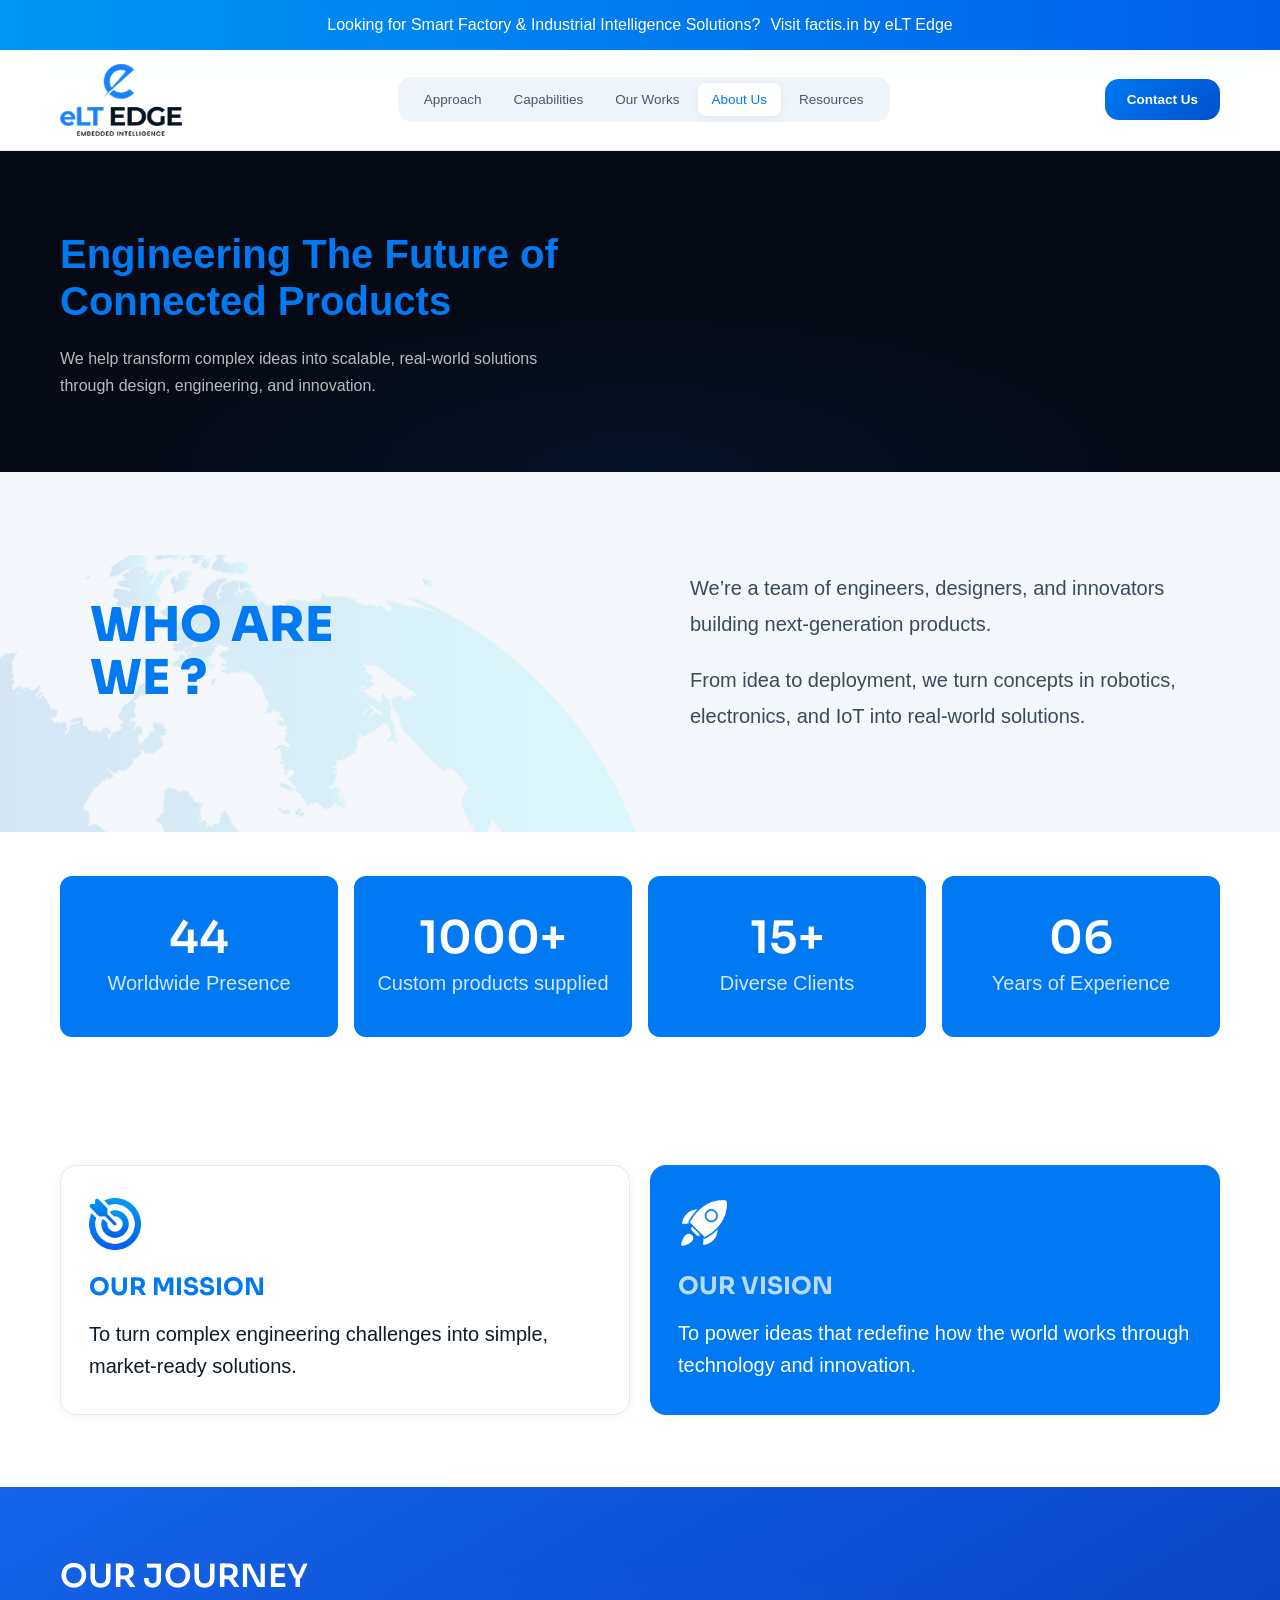
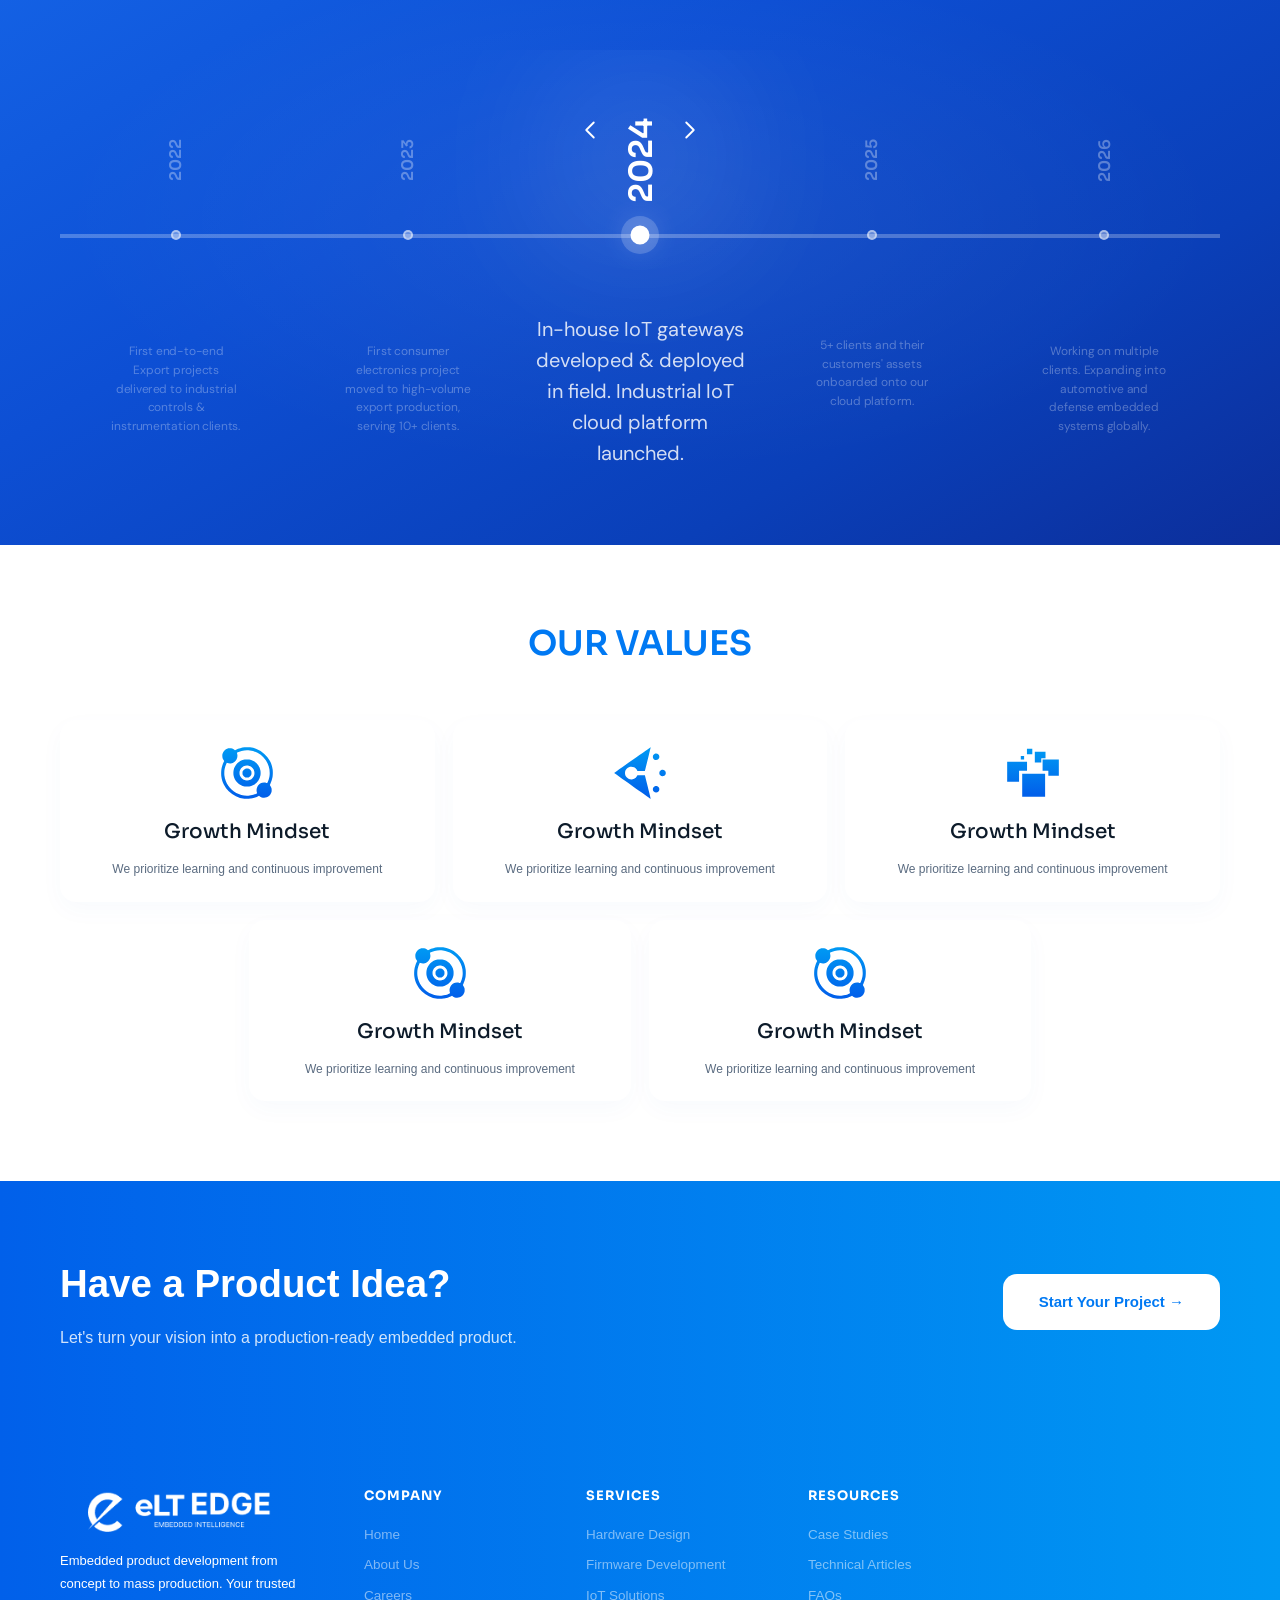
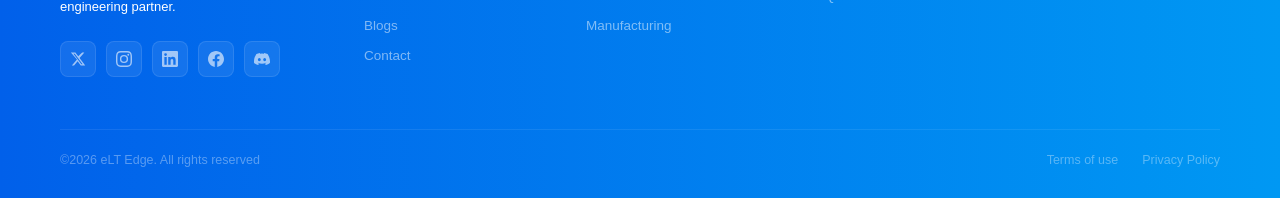
==== commit eef18dab: "final" ====
--- a/aboutus.html
+++ b/aboutus.html
@@ -8,751 +8,8 @@
   <link rel="preconnect" href="https://fonts.gstatic.com" crossorigin />
   <link href="https://fonts.googleapis.com/css2?family=Sora:wght@300;400;500;600;700;800&family=DM+Sans:ital,wght@0,300;0,400;0,500;1,300&display=swap" rel="stylesheet" />
   <link rel="stylesheet" href="css/style.css" />
-  <style>
-    /* ============================================================
-       ABOUT US — PAGE-SPECIFIC STYLES
-       ============================================================ */
-
-    /* ---- HERO ---- */
-    .about-hero {
-      background: #050a14;
-      padding: 80px 0 72px;
-      position: relative;
-      overflow: hidden;
-    }
-
-    .about-hero::after {
-      content: '';
-      position: absolute;
-      inset: 0;
-      background: radial-gradient(ellipse 60% 80% at 50% 100%, rgba(0,100,240,0.08) 0%, transparent 70%);
-      pointer-events: none;
-    }
-
-    .about-hero-inner {
-      position: relative;
-      z-index: 1;
-    }
-
-    .about-hero h1 {
-      font-family: 'Sora', sans-serif;
-      font-size: clamp(28px, 4vw, 52px);
-      font-weight: 800;
-      color: #0079f3;
-      line-height: 1.18;
-      max-width: 580px;
-      margin-bottom: 20px;
-    }
-
-    .about-hero p {
-      font-size: clamp(14px, 1.4vw, 16px);
-      color: rgba(255,255,255,0.72);
-      max-width: 520px;
-      line-height: 1.72;
-    }
-
-    /* ---- WHO ARE WE ---- */
-    .who-section {
-      background: #fff;
-      padding: 72px 0 0;
-      position: relative;
-      overflow: hidden;
-    }
-
-    /* Globe watermark */
-    .who-section::before {
-      content: '';
-      position: absolute;
-      top: 50%;
-      left: 50%;
-      transform: translate(-50%, -50%);
-      width: 520px;
-      height: 520px;
-      border-radius: 50%;
-      background:
-        radial-gradient(circle, rgba(0,121,243,0.06) 0%, rgba(0,121,243,0.02) 60%, transparent 70%);
-      border: 1.5px solid rgba(0,121,243,0.07);
-      pointer-events: none;
-      z-index: 0;
-    }
-
-    /* Inner rings for globe effect */
-    .globe-rings {
-      position: absolute;
-      top: 50%;
-      left: 50%;
-      transform: translate(-50%, -50%);
-      width: 520px;
-      height: 520px;
-      pointer-events: none;
-      z-index: 0;
-    }
-
-    .globe-rings svg {
-      width: 100%;
-      height: 100%;
-      opacity: 0.10;
-    }
-
-    .who-inner {
-      position: relative;
-      z-index: 1;
-      display: flex;
-      align-items: flex-start;
-      gap: 40px;
-    }
-
-    .who-left {
-      flex: 0 0 38%;
-    }
-
-    .who-heading {
-      font-family: 'Sora', sans-serif;
-      font-size: clamp(28px, 3.5vw, 48px);
-      font-weight: 800;
-      color: #0079f3;
-      line-height: 1.15;
-      text-transform: uppercase;
-    }
-
-    .who-right {
-      flex: 1;
-      padding-top: 6px;
-    }
-
-    .who-right p {
-      font-size: clamp(13.5px, 1.3vw, 15.5px);
-      color: #3a4a5e;
-      line-height: 1.78;
-      margin-bottom: 20px;
-    }
-
-    .who-right p:last-child {
-      margin-bottom: 0;
-    }
-
-    /* ---- STAT CARDS ---- */
-    .stats-section {
-      background: #fff;
-      padding: 44px 0 72px;
-      position: relative;
-      z-index: 1;
-    }
-
-    .stats-grid {
-      display: grid;
-      grid-template-columns: repeat(4, 1fr);
-      gap: 16px;
-    }
-
-    .stat-blue-card {
-      background: #0079f3;
-      border-radius: 14px;
-      padding: 28px 22px 24px;
-      display: flex;
-      flex-direction: column;
-      gap: 8px;
-    }
-
-    .stat-blue-num {
-      font-family: 'Sora', sans-serif;
-      font-size: clamp(32px, 3.5vw, 44px);
-      font-weight: 800;
-      color: #fff;
-      line-height: 1;
-    }
-
-    .stat-blue-label {
-      font-size: 13px;
-      color: rgba(255,255,255,0.82);
-      font-weight: 500;
-      line-height: 1.4;
-    }
-
-    /* ---- MISSION & VISION ---- */
-    .mv-section {
-      background: #f4f7fb;
-      padding: 56px 0 72px;
-    }
-
-    .mv-grid {
-      display: grid;
-      grid-template-columns: 1fr 1fr;
-      gap: 20px;
-    }
-
-    .mv-card {
-      border-radius: 16px;
-      padding: 32px 28px;
-    }
-
-    .mv-card.mission {
-      background: #fff;
-      border: 1px solid #e0eaf4;
-      box-shadow: 0 2px 12px rgba(0,0,0,0.05);
-    }
-
-    .mv-card.vision {
-      background: #0079f3;
-    }
-
-    .mv-icon {
-      width: 52px;
-      height: 52px;
-      border-radius: 12px;
-      display: flex;
-      align-items: center;
-      justify-content: center;
-      margin-bottom: 18px;
-    }
-
-    .mv-card.mission .mv-icon {
-      background: #e6f0ff;
-    }
-
-    .mv-card.vision .mv-icon {
-      background: rgba(255,255,255,0.18);
-    }
-
-    .mv-icon svg {
-      width: 26px;
-      height: 26px;
-    }
-
-    .mv-label {
-      font-family: 'Sora', sans-serif;
-      font-size: 13px;
-      font-weight: 700;
-      letter-spacing: 0.12em;
-      text-transform: uppercase;
-      margin-bottom: 12px;
-    }
-
-    .mv-card.mission .mv-label { color: #0079f3; }
-    .mv-card.vision  .mv-label { color: rgba(255,255,255,0.72); }
-
-    .mv-text {
-      font-size: 15px;
-      line-height: 1.65;
-      font-weight: 500;
-    }
-
-    .mv-card.mission .mv-text { color: #0d1b2a; }
-    .mv-card.vision  .mv-text { color: #fff; }
-
-    /* ---- OUR JOURNEY ---- */
-    .journey-section {
-      background: linear-gradient(150deg, #1565e8 0%, #0d4fd4 40%, #0a3fb8 75%, #0c2e9a 100%);
-      padding: 64px 0 52px;
-      position: relative;
-      overflow: hidden;
-    }
-
-    .journey-section::before {
-      content: '';
-      position: absolute;
-      inset: 0;
-      background: radial-gradient(ellipse 70% 60% at 50% 50%, rgba(255,255,255,0.06) 0%, transparent 65%);
-      pointer-events: none;
-    }
-
-    .journey-inner {
-      position: relative;
-      z-index: 1;
-    }
-
-    .journey-heading {
-      font-family: 'Sora', sans-serif;
-      font-size: clamp(22px, 2.5vw, 32px);
-      font-weight: 800;
-      color: #fff;
-      margin-bottom: 48px;
-    }
-
-    /* Desktop timeline */
-    .journey-slider {
-      position: relative;
-      display: flex;
-      flex-direction: column;
-      align-items: center;
-    }
-
-    /* Year display row */
-    .journey-display {
-      display: flex;
-      align-items: center;
-      justify-content: center;
-      gap: 32px;
-      width: 100%;
-      margin-bottom: 20px;
-      position: relative;
-    }
-
-    .journey-arrow {
-      width: 36px;
-      height: 36px;
-      background: rgba(255,255,255,0.12);
-      border: none;
-      border-radius: 50%;
-      display: flex;
-      align-items: center;
-      justify-content: center;
-      cursor: pointer;
-      flex-shrink: 0;
-      transition: background 0.2s;
-    }
-
-    .journey-arrow:hover {
-      background: rgba(255,255,255,0.22);
-    }
-
-    .journey-arrow svg {
-      width: 16px;
-      height: 16px;
-      stroke: #fff;
-      stroke-width: 2.5;
-      fill: none;
-      stroke-linecap: round;
-      stroke-linejoin: round;
-    }
-
-    .journey-active-year {
-      font-family: 'Sora', sans-serif;
-      font-size: clamp(52px, 8vw, 100px);
-      font-weight: 800;
-      color: #fff;
-      line-height: 1;
-      min-width: 200px;
-      text-align: center;
-      transition: opacity 0.3s;
-    }
-
-    .journey-desc {
-      font-size: clamp(13px, 1.2vw, 15px);
-      color: rgba(255,255,255,0.82);
-      line-height: 1.7;
-      text-align: center;
-      max-width: 540px;
-      margin: 0 auto 40px;
-      min-height: 60px;
-      transition: opacity 0.3s;
-    }
-
-    /* Timeline dots row */
-    .journey-timeline {
-      display: flex;
-      align-items: center;
-      justify-content: center;
-      gap: 0;
-      width: 100%;
-      max-width: 680px;
-      position: relative;
-    }
-
-    .journey-timeline::before {
-      content: '';
-      position: absolute;
-      left: 0;
-      right: 0;
-      top: 50%;
-      height: 2px;
-      background: rgba(255,255,255,0.25);
-      transform: translateY(-50%);
-      z-index: 0;
-    }
-
-    .journey-stop {
-      flex: 1;
-      display: flex;
-      flex-direction: column;
-      align-items: center;
-      gap: 10px;
-      cursor: pointer;
-      position: relative;
-      z-index: 1;
-    }
-
-    .journey-stop-year {
-      font-family: 'Sora', sans-serif;
-      font-size: 12px;
-      font-weight: 600;
-      color: rgba(255,255,255,0.5);
-      transition: color 0.2s;
-    }
-
-    .journey-stop.active .journey-stop-year {
-      color: #fff;
-    }
-
-    .journey-stop-dot {
-      width: 10px;
-      height: 10px;
-      border-radius: 50%;
-      background: rgba(255,255,255,0.35);
-      border: 2px solid rgba(255,255,255,0.35);
-      transition: background 0.2s, border-color 0.2s, transform 0.2s;
-    }
-
-    .journey-stop.active .journey-stop-dot {
-      background: #fff;
-      border-color: #fff;
-      transform: scale(1.4);
-    }
-
-    /* Mobile vertical journey */
-    .journey-vertical {
-      display: none;
-    }
-
-    /* ---- OUR VALUES ---- */
-    .values-section {
-      background: #fff;
-      padding: 72px 0 80px;
-    }
-
-    .values-heading {
-      font-family: 'Sora', sans-serif;
-      font-size: clamp(22px, 2.8vw, 34px);
-      font-weight: 800;
-      color: #0079f3;
-      text-align: center;
-      margin-bottom: 48px;
-      text-transform: uppercase;
-    }
-
-    .values-row1 {
-      display: grid;
-      grid-template-columns: repeat(3, 1fr);
-      gap: 18px;
-      margin-bottom: 18px;
-    }
-
-    .values-row2 {
-      display: grid;
-      grid-template-columns: repeat(2, 1fr);
-      gap: 18px;
-      max-width: calc(66.666% + 9px);
-      margin: 0 auto;
-    }
-
-    .value-card {
-      background: #f4f7fb;
-      border-radius: 16px;
-      padding: 28px 22px;
-      display: flex;
-      flex-direction: column;
-      gap: 12px;
-      transition: box-shadow 0.25s, transform 0.25s;
-    }
-
-    .value-card:hover {
-      transform: translateY(-3px);
-      box-shadow: 0 8px 24px rgba(0,80,200,0.09);
-    }
-
-    .value-icon {
-      width: 52px;
-      height: 52px;
-      background: #e6f0ff;
-      border-radius: 12px;
-      display: flex;
-      align-items: center;
-      justify-content: center;
-    }
-
-    .value-icon svg {
-      width: 26px;
-      height: 26px;
-    }
-
-    .value-title {
-      font-family: 'Sora', sans-serif;
-      font-size: 15px;
-      font-weight: 700;
-      color: #0d1b2a;
-    }
-
-    .value-desc {
-      font-size: 13px;
-      color: #5a6b80;
-      line-height: 1.65;
-    }
-
-    /* ---- CTA ---- */
-    .about-cta {
-      background: linear-gradient(135deg, #0079f3 0%, #0050cc 100%);
-      padding: 88px 24px;
-      text-align: center;
-    }
-
-    .about-cta h2 {
-      font-family: 'Sora', sans-serif;
-      font-size: clamp(28px, 3.5vw, 44px);
-      font-weight: 800;
-      color: #fff;
-      margin-bottom: 12px;
-    }
-
-    .about-cta p {
-      font-size: 15px;
-      color: rgba(255,255,255,0.82);
-      margin-bottom: 36px;
-    }
-
-    .btn-about-cta {
-      display: inline-flex;
-      align-items: center;
-      gap: 8px;
-      background: transparent;
-      color: #fff;
-      border: 2px solid rgba(255,255,255,0.65);
-      padding: 14px 38px;
-      border-radius: 100px;
-      font-size: 15px;
-      font-weight: 600;
-      font-family: 'Sora', sans-serif;
-      text-decoration: none;
-      cursor: pointer;
-      transition: background 0.2s, border-color 0.2s;
-    }
-
-    .btn-about-cta:hover {
-      background: rgba(255,255,255,0.13);
-      border-color: #fff;
-    }
-
-    /* ============================================================
-       MOBILE ACCORDION FOOTER
-       ============================================================ */
-    .footer-acc-head {
-      display: none;
-      align-items: center;
-      justify-content: space-between;
-      cursor: pointer;
-      padding: 12px 0;
-      border-bottom: 1px solid rgba(255,255,255,0.08);
-    }
-
-    .footer-acc-head h4 {
-      font-family: 'Sora', sans-serif;
-      font-size: 14px;
-      font-weight: 700;
-      color: #fff;
-      text-transform: uppercase;
-      letter-spacing: 0.08em;
-    }
-
-    .footer-acc-icon {
-      width: 18px;
-      height: 18px;
-      stroke: rgba(255,255,255,0.55);
-      stroke-width: 2;
-      fill: none;
-      stroke-linecap: round;
-      stroke-linejoin: round;
-      transition: transform 0.25s;
-    }
-
-    .footer-col.open .footer-acc-icon {
-      transform: rotate(180deg);
-    }
-
-    .footer-acc-body {
-      display: flex;
-      flex-direction: column;
-      gap: 10px;
-      overflow: hidden;
-    }
-
-    /* ============================================================
-       RESPONSIVE
-       ============================================================ */
-    @media (max-width: 1024px) {
-      .stats-grid {
-        grid-template-columns: repeat(2, 1fr);
-      }
-
-      .who-left { flex: 0 0 40%; }
-
-      .values-row2 {
-        max-width: calc(66.666% + 9px);
-      }
-    }
-
-    @media (max-width: 768px) {
-      /* Hero */
-      .about-hero { padding: 52px 0 52px; }
-
-      /* Who Are We */
-      .who-section { padding: 48px 0 0; }
-      .who-section::before { width: 300px; height: 300px; }
-      .globe-rings { width: 300px; height: 300px; }
-
-      .who-inner {
-        flex-direction: column;
-        gap: 24px;
-      }
-
-      .who-left { flex: none; width: 100%; }
-
-      /* Stats */
-      .stats-section { padding: 32px 0 52px; }
-      .stats-grid { grid-template-columns: repeat(2, 1fr); }
-
-      /* Mission/Vision */
-      .mv-section { padding: 48px 0 52px; }
-      .mv-grid { grid-template-columns: 1fr; }
-
-      /* Journey */
-      .journey-section { padding: 48px 0 40px; }
-      .journey-slider { display: none; }
-      .journey-desc  { display: none; }
-      .journey-vertical { display: block; }
-
-      /* Values */
-      .values-section { padding: 52px 0 56px; }
-      .values-row1 { grid-template-columns: repeat(2, 1fr); }
-      .values-row2 { grid-template-columns: repeat(2, 1fr); max-width: 100%; }
-
-      /* CTA */
-      .about-cta { padding: 64px 20px; }
-
-      /* Footer: show accordion headers, hide desktop h4 titles inside link cols */
-      .footer-acc-head { display: flex; }
-      .footer-col h4 { display: none; }
-      .footer-acc-body {
-        max-height: 0;
-        gap: 0;
-        transition: max-height 0.3s ease;
-        padding-top: 0;
-      }
-      .footer-acc-body a {
-        padding: 8px 0;
-      }
-      .footer-col.open .footer-acc-body {
-        max-height: 240px;
-      }
-
-      /* Mobile footer layout */
-      .footer-links {
-        grid-template-columns: 1fr;
-        gap: 0;
-      }
-
-      .footer-top {
-        flex-direction: column;
-        gap: 28px;
-      }
-
-      .footer-brand { flex: none; width: 100%; }
-
-      .footer-bottom {
-        flex-direction: column;
-        text-align: center;
-      }
-    }
-
-    @media (max-width: 480px) {
-      .values-row1 { grid-template-columns: 1fr; }
-      .values-row2 { grid-template-columns: 1fr; max-width: 100%; }
-    }
-
-    /* Mobile journey vertical */
-    .journey-vertical {
-      position: relative;
-      padding-left: 28px;
-    }
-
-    .journey-vertical::before {
-      content: '';
-      position: absolute;
-      left: 0;
-      top: 0;
-      bottom: 0;
-      width: 2px;
-      background: rgba(255,255,255,0.25);
-    }
-
-    .jv-item {
-      position: relative;
-      padding: 0 0 28px 20px;
-      cursor: pointer;
-    }
-
-    .jv-item::before {
-      content: '';
-      position: absolute;
-      left: -4px;
-      top: 6px;
-      width: 10px;
-      height: 10px;
-      border-radius: 50%;
-      background: rgba(255,255,255,0.35);
-      border: 2px solid rgba(255,255,255,0.35);
-      transition: background 0.2s;
-    }
-
-    .jv-item.active::before {
-      background: #fff;
-      border-color: #fff;
-    }
-
-    .jv-year {
-      font-family: 'Sora', sans-serif;
-      font-size: 14px;
-      font-weight: 700;
-      color: rgba(255,255,255,0.5);
-      margin-bottom: 4px;
-      transition: color 0.2s, font-size 0.2s;
-    }
-
-    .jv-item.active .jv-year {
-      font-size: 22px;
-      color: #fff;
-    }
-
-    .jv-text {
-      font-size: 13px;
-      color: rgba(255,255,255,0.72);
-      line-height: 1.65;
-      max-height: 0;
-      overflow: hidden;
-      transition: max-height 0.3s ease;
-    }
-
-    .jv-item.active .jv-text {
-      max-height: 120px;
-    }
-
-    .jv-nav {
-      display: flex;
-      gap: 12px;
-      margin-top: 8px;
-      padding-left: 20px;
-    }
-
-    .jv-nav-btn {
-      width: 32px;
-      height: 32px;
-      background: rgba(255,255,255,0.12);
-      border: none;
-      border-radius: 50%;
-      display: flex;
-      align-items: center;
-      justify-content: center;
-      cursor: pointer;
-    }
-
-    .jv-nav-btn svg {
-      width: 14px;
-      height: 14px;
-      stroke: #fff;
-      stroke-width: 2.5;
-      fill: none;
-      stroke-linecap: round;
-      stroke-linejoin: round;
-    }
-  </style>
+  <link rel="stylesheet" href="css/about.css">
+  
 </head>
 <body>
 
@@ -766,8 +23,10 @@
   <header class="navbar" id="navbar">
     <div class="nav-inner container">
       <div class="nav-logo">
-        <img src="assets/images/logo white bg (1) 1.png" alt="eLT Edge" class="logo-img" />
-      </div>
+          <a href="./index.html"
+            ><img src="./assets/images/logo white bg (1) 1.png" alt="eLT Edge" class="logo-img"
+          /></a>
+        </div>
       <nav class="nav-links" id="navLinks">
         <a href="approach.html" class="nav-link">Approach</a>
         <a href="#" class="nav-link">Capabilities</a>
@@ -814,35 +73,24 @@
        WHO ARE WE
        ============================================================ -->
   <section class="who-section">
-    <!-- Globe decorative rings -->
-    <div class="globe-rings" aria-hidden="true">
-      <svg viewBox="0 0 520 520" fill="none" xmlns="http://www.w3.org/2000/svg">
-        <circle cx="260" cy="260" r="255" stroke="#0079f3" stroke-width="1"/>
-        <circle cx="260" cy="260" r="190" stroke="#0079f3" stroke-width="1"/>
-        <circle cx="260" cy="260" r="125" stroke="#0079f3" stroke-width="1"/>
-        <!-- Latitude lines -->
-        <ellipse cx="260" cy="260" rx="255" ry="80" stroke="#0079f3" stroke-width="0.8"/>
-        <ellipse cx="260" cy="200" rx="220" ry="50" stroke="#0079f3" stroke-width="0.8"/>
-        <ellipse cx="260" cy="320" rx="220" ry="50" stroke="#0079f3" stroke-width="0.8"/>
-        <!-- Longitude lines -->
-        <line x1="260" y1="5" x2="260" y2="515" stroke="#0079f3" stroke-width="0.8"/>
-        <line x1="80" y1="80" x2="440" y2="440" stroke="#0079f3" stroke-width="0.8" opacity="0.5"/>
-        <line x1="440" y1="80" x2="80" y2="440" stroke="#0079f3" stroke-width="0.8" opacity="0.5"/>
-      </svg>
-    </div>
-
-    <div class="container">
-      <div class="who-inner">
-        <div class="who-left">
-          <h2 class="who-heading">WHO ARE<br />WE ?</h2>
-        </div>
-        <div class="who-right">
-          <p>We're a team of engineers, designers, and innovators building next-generation products.</p>
-          <p>From idea to deployment, we turn concepts in robotics, electronics, and IoT into real-world solutions.</p>
-        </div>
-      </div>
-    </div>
-  </section>
+  <div class="who-container">
+    
+    
+    <div class="who-left">
+      <h2>WHO ARE<br>WE ?</h2>
+    </div>
+
+    <div class="who-right">
+      <p>
+        We’re a team of engineers, designers, and innovators building next-generation products.
+      </p>
+      <p>
+        From idea to deployment, we turn concepts in robotics, electronics, and IoT into real-world solutions.
+      </p>
+    </div>
+
+  </div>
+</section>
 
   <!-- ============================================================
        STATS CARDS
@@ -879,30 +127,14 @@
 
         <!-- Mission -->
         <div class="mv-card mission">
-          <div class="mv-icon">
-            <svg viewBox="0 0 26 26" fill="none" xmlns="http://www.w3.org/2000/svg">
-              <circle cx="13" cy="13" r="10" stroke="#0079f3" stroke-width="1.8"/>
-              <circle cx="13" cy="13" r="6"  stroke="#0079f3" stroke-width="1.8"/>
-              <circle cx="13" cy="13" r="2.5" fill="#0079f3"/>
-              <line x1="13" y1="1" x2="13" y2="4"   stroke="#0079f3" stroke-width="2" stroke-linecap="round"/>
-              <line x1="13" y1="22" x2="13" y2="25"  stroke="#0079f3" stroke-width="2" stroke-linecap="round"/>
-              <line x1="1" y1="13" x2="4" y2="13"    stroke="#0079f3" stroke-width="2" stroke-linecap="round"/>
-              <line x1="22" y1="13" x2="25" y2="13"  stroke="#0079f3" stroke-width="2" stroke-linecap="round"/>
-            </svg>
-          </div>
+          <img class="mission-iocn" src="./assets/images/Events/our mission.png" alt="">
           <div class="mv-label">Our Mission</div>
           <div class="mv-text">To turn complex engineering challenges into simple, market-ready solutions.</div>
         </div>
 
         <!-- Vision -->
-        <div class="mv-card vision">
-          <div class="mv-icon">
-            <svg viewBox="0 0 26 26" fill="none" xmlns="http://www.w3.org/2000/svg">
-              <path d="M13 21V13L7 7l-2-5 5 2 6 6v8" stroke="#fff" stroke-width="1.8" stroke-linejoin="round"/>
-              <path d="M13 21v-8l6-6 2-5-5 2-6 6" stroke="#fff" stroke-width="1.8" stroke-linejoin="round"/>
-              <circle cx="13" cy="22" r="2" fill="#fff"/>
-            </svg>
-          </div>
+        <div  class="mv-card vision">
+          <img class="mission-iocn" src="assets/images/Events/our vision.png" alt="">
           <div class="mv-label">Our Vision</div>
           <div class="mv-text">To power ideas that redefine how the world works through technology and innovation.</div>
         </div>
@@ -918,37 +150,15 @@
     <div class="container journey-inner">
       <div class="journey-heading">OUR JOURNEY</div>
 
-      <!-- DESKTOP SLIDER -->
-      <div class="journey-slider">
-        <div class="journey-display">
-          <button class="journey-arrow" id="journeyPrev" aria-label="Previous year">
-            <svg viewBox="0 0 16 16"><polyline points="10 12 6 8 10 4"/></svg>
-          </button>
-          <div class="journey-active-year" id="journeyYear">2024</div>
-          <button class="journey-arrow" id="journeyNext" aria-label="Next year">
-            <svg viewBox="0 0 16 16"><polyline points="6 4 10 8 6 12"/></svg>
-          </button>
-        </div>
-
-        <p class="journey-desc" id="journeyDesc"></p>
-
-        <div class="journey-timeline" id="journeyTimeline">
-          <!-- Stops built by JS -->
-        </div>
-      </div>
-
-      <!-- MOBILE VERTICAL -->
-      <div class="journey-vertical" id="journeyVertical">
-        <!-- Built by JS -->
-      </div>
-
-      <div class="jv-nav" id="jvNav">
-        <button class="jv-nav-btn" id="jvPrev" aria-label="Previous">
-          <svg viewBox="0 0 14 14"><polyline points="9 11 5 7 9 3"/></svg>
+      <div class="journey-carousel-wrap" id="journeyWrap">
+        <div class="journey-hline"></div>
+        <button class="journey-arrow" id="journeyPrev" aria-label="Previous year">
+          <svg viewBox="0 0 16 16"><polyline points="10 12 6 8 10 4"/></svg>
         </button>
-        <button class="jv-nav-btn" id="jvNext" aria-label="Next">
-          <svg viewBox="0 0 14 14"><polyline points="5 3 9 7 5 11"/></svg>
+        <button class="journey-arrow" id="journeyNext" aria-label="Next year">
+          <svg viewBox="0 0 16 16"><polyline points="6 4 10 8 6 12"/></svg>
         </button>
+        <div class="journey-track" id="journeyTrack"></div>
       </div>
     </div>
   </section>
@@ -965,11 +175,7 @@
         <div class="value-card">
           <div class="value-icon">
             <!-- Target/bulls-eye -->
-            <svg viewBox="0 0 26 26" fill="none" xmlns="http://www.w3.org/2000/svg">
-              <circle cx="13" cy="13" r="10" stroke="#0079f3" stroke-width="1.8"/>
-              <circle cx="13" cy="13" r="6"  stroke="#0079f3" stroke-width="1.8"/>
-              <circle cx="13" cy="13" r="2.5" fill="#0079f3"/>
-            </svg>
+            <img class="growth-icon" src="assets/images/Events/growth.svg" alt="">
           </div>
           <div class="value-title">Growth Mindset</div>
           <div class="value-desc">We prioritize learning and continuous improvement</div>
@@ -978,13 +184,7 @@
         <div class="value-card">
           <div class="value-icon">
             <!-- Network/share -->
-            <svg viewBox="0 0 26 26" fill="none" xmlns="http://www.w3.org/2000/svg">
-              <circle cx="21" cy="5"  r="3" stroke="#0079f3" stroke-width="1.8"/>
-              <circle cx="5"  cy="13" r="3" stroke="#0079f3" stroke-width="1.8"/>
-              <circle cx="21" cy="21" r="3" stroke="#0079f3" stroke-width="1.8"/>
-              <line x1="8"  y1="11.5" x2="18" y2="6.5"  stroke="#0079f3" stroke-width="1.8" stroke-linecap="round"/>
-              <line x1="8"  y1="14.5" x2="18" y2="19.5" stroke="#0079f3" stroke-width="1.8" stroke-linecap="round"/>
-            </svg>
+            <img class="growth-icon" src="assets/images/Events/growthmid.svg" alt="">
           </div>
           <div class="value-title">Growth Mindset</div>
           <div class="value-desc">We prioritize learning and continuous improvement</div>
@@ -993,12 +193,7 @@
         <div class="value-card">
           <div class="value-icon">
             <!-- Laptop -->
-            <svg viewBox="0 0 26 26" fill="none" xmlns="http://www.w3.org/2000/svg">
-              <rect x="4" y="5" width="18" height="12" rx="2" stroke="#0079f3" stroke-width="1.8"/>
-              <line x1="2" y1="19" x2="24" y2="19" stroke="#0079f3" stroke-width="1.8" stroke-linecap="round"/>
-              <line x1="9" y1="22" x2="17" y2="22" stroke="#0079f3" stroke-width="1.8" stroke-linecap="round"/>
-              <line x1="13" y1="19" x2="13" y2="22" stroke="#0079f3" stroke-width="1.8" stroke-linecap="round"/>
-            </svg>
+            <img class="growth-icon" src="assets/images/Events/growth4.svg" alt="">
           </div>
           <div class="value-title">Growth Mindset</div>
           <div class="value-desc">We prioritize learning and continuous improvement</div>
@@ -1011,12 +206,7 @@
         <div class="value-card">
           <div class="value-icon">
             <!-- Grid/apps -->
-            <svg viewBox="0 0 26 26" fill="none" xmlns="http://www.w3.org/2000/svg">
-              <rect x="3"  y="3"  width="8" height="8" rx="2" stroke="#0079f3" stroke-width="1.8"/>
-              <rect x="15" y="3"  width="8" height="8" rx="2" stroke="#0079f3" stroke-width="1.8"/>
-              <rect x="3"  y="15" width="8" height="8" rx="2" stroke="#0079f3" stroke-width="1.8"/>
-              <rect x="15" y="15" width="8" height="8" rx="2" stroke="#0079f3" stroke-width="1.8"/>
-            </svg>
+            <img class="growth-icon" src="assets/images/Events/growth.svg" alt="">
           </div>
           <div class="value-title">Growth Mindset</div>
           <div class="value-desc">We prioritize learning and continuous improvement</div>
@@ -1025,14 +215,7 @@
         <div class="value-card">
           <div class="value-icon">
             <!-- Plus cross with dots -->
-            <svg viewBox="0 0 26 26" fill="none" xmlns="http://www.w3.org/2000/svg">
-              <path d="M13 3v20M3 13h20" stroke="#0079f3" stroke-width="1.8" stroke-linecap="round"/>
-              <circle cx="13" cy="13" r="3" fill="#0079f3"/>
-              <circle cx="6"  cy="6"  r="1.5" fill="#0079f3" opacity="0.5"/>
-              <circle cx="20" cy="6"  r="1.5" fill="#0079f3" opacity="0.5"/>
-              <circle cx="6"  cy="20" r="1.5" fill="#0079f3" opacity="0.5"/>
-              <circle cx="20" cy="20" r="1.5" fill="#0079f3" opacity="0.5"/>
-            </svg>
+            <img class="growth-icon" src="assets/images/Events/growth.svg" alt="">
           </div>
           <div class="value-title">Growth Mindset</div>
           <div class="value-desc">We prioritize learning and continuous improvement</div>
@@ -1045,11 +228,17 @@
   <!-- ============================================================
        CTA
        ============================================================ -->
-  <section class="about-cta">
-    <h2>Have a Product Idea?</h2>
-    <p>Let's Turn Vision into a production - ready embedded product.</p>
-    <a href="#" class="btn-about-cta">Start your Project &nbsp;→</a>
-  </section>
+   <section class="footer-cta">
+      <div class="container footer-cta-inner">
+        <div class="cta-text">
+          <h2>Have a Product Idea?</h2>
+          <p>
+            Let's turn your vision into a production-ready embedded product.
+          </p>
+        </div>
+        <a href="#" class="btn-cta-white">Start Your Project →</a>
+      </div>
+    </section>
 
   <!-- ============================================================
        FOOTER
@@ -1059,7 +248,7 @@
       <div class="footer-top">
 
         <div class="footer-brand">
-          <img src="logo white bg (1) 1.png" alt="eLT Edge" class="footer-logo" />
+          <img src="/assets/images/logo in white.png" alt="eLT Edge" class="footer-logo" />
           <p>Embedded product development from concept to mass production. Your trusted engineering partner.</p>
           <div class="footer-social">
             <a href="#" aria-label="Twitter" class="social-icon">
@@ -1137,115 +326,94 @@
     </div>
   </footer>
 
-  <script src="main.js"></script>
+  <script src="js/main.js"></script>
   <script>
     /* ============================================================
-       ABOUT US — JOURNEY SLIDER + FOOTER ACCORDION
+       OUR JOURNEY — Horizontal Sliding Carousel + Footer Accordion
        ============================================================ */
     (function () {
       'use strict';
 
-      /* ----------------------------------------------------------
-         JOURNEY DATA
-      ---------------------------------------------------------- */
       var stops = [
-        {
-          year: '2021',
-          text: 'Incorporated & the first embedded product delivered to market. Early foundation laid for hardware and firmware capabilities.'
-        },
-        {
-          year: '2022',
-          text: 'First end-to-end hardware solutions delivered to industrial controls & instrumentation clients, achieving key manufacturing milestones.'
-        },
-        {
-          year: '2023',
-          text: 'First consumer electronics solutions moved to high-volume rapid production, serving 10+ clients globally with full compliance.'
-        },
-        {
-          year: '2024',
-          text: 'In-house IoT gateways developed & deployed in field. Industrial IoT cloud platform launched.'
-        },
-        {
-          year: '2025',
-          text: '25 clients and first customer team expansion in embedded engineering. Cloud platform scaling and new product lines initiated.'
-        },
-        {
-          year: '2026',
-          text: 'Working on next-generation product lines, expanding into automotive and defense embedded systems globally.'
+        { year: '2021', text: 'Incorporated in India & the U.S. Early foundation laid for hardware and firmware capabilities.' },
+        { year: '2022', text: 'First end-to-end Export projects delivered to industrial controls & instrumentation clients.' },
+        { year: '2023', text: 'First consumer electronics project moved to high-volume export production, serving 10+ clients.' },
+        { year: '2024', text: 'In-house IoT gateways developed & deployed in field. Industrial IoT cloud platform launched.' },
+        { year: '2025', text: '5+ clients and their customers\' assets onboarded onto our cloud platform.' },
+        { year: '2026', text: 'Working on multiple clients. Expanding into automotive and defense embedded systems globally.' }
+      ];
+
+      var currentStop = 3; // default: 2024
+      var wrap  = document.getElementById('journeyWrap');
+      var track = document.getElementById('journeyTrack');
+
+      /* -- Build slides -- */
+      stops.forEach(function (s, i) {
+        var slide = document.createElement('div');
+        slide.className = 'journey-slide' + (i === currentStop ? ' active' : '');
+        slide.innerHTML =
+          '<div class="jslide-year"><span>' + s.year + '</span></div>' +
+          '<div class="jslide-dot"></div>' +
+          '<p class="jslide-desc">' + s.text + '</p>';
+        slide.addEventListener('click', function () { goTo(i); });
+        track.appendChild(slide);
+      });
+
+      /* -- Position track so active slide is centered -- */
+      function updateCarousel(animate) {
+        var slides   = track.children;
+        if (!slides.length) return;
+        var vpWidth  = wrap.offsetWidth;
+        var numVis   = window.innerWidth <= 640 ? 3 : 5;
+        var sw       = vpWidth / numVis;
+
+        /* set every slide's width */
+        Array.prototype.forEach.call(slides, function (slide, i) {
+          slide.style.flexBasis = sw + 'px';
+          slide.classList.toggle('active', i === currentStop);
+        });
+
+        var tx = (vpWidth - sw) / 2 - currentStop * sw;
+        if (animate === false) {
+          track.style.transition = 'none';
+          track.style.transform  = 'translateX(' + tx + 'px)';
+          /* force reflow then restore transition */
+          track.offsetHeight; // eslint-disable-line no-unused-expressions
+          track.style.transition = '';
+        } else {
+          track.style.transform = 'translateX(' + tx + 'px)';
         }
-      ];
-
-      var currentStop = 3; // 2024 is default active
-
-      /* ----------------------------------------------------------
-         BUILD DESKTOP TIMELINE
-      ---------------------------------------------------------- */
-      var timelineEl = document.getElementById('journeyTimeline');
-      var yearEl     = document.getElementById('journeyYear');
-      var descEl     = document.getElementById('journeyDesc');
-
-      stops.forEach(function (s, i) {
-        var stop = document.createElement('div');
-        stop.className = 'journey-stop' + (i === currentStop ? ' active' : '');
-        stop.innerHTML =
-          '<span class="journey-stop-year">' + s.year + '</span>' +
-          '<div class="journey-stop-dot"></div>';
-        stop.addEventListener('click', function () { goTo(i); });
-        timelineEl.appendChild(stop);
+      }
+
+      function goTo(idx) {
+        if (idx < 0 || idx >= stops.length) return;
+        currentStop = idx;
+        updateCarousel(true);
+      }
+
+      document.getElementById('journeyPrev').addEventListener('click', function () { goTo(currentStop - 1); });
+      document.getElementById('journeyNext').addEventListener('click', function () { goTo(currentStop + 1); });
+
+      /* -- Touch / swipe -- */
+      var touchStartX = 0;
+      track.addEventListener('touchstart', function (e) {
+        touchStartX = e.touches[0].clientX;
+      }, { passive: true });
+      track.addEventListener('touchend', function (e) {
+        var diff = touchStartX - e.changedTouches[0].clientX;
+        if (Math.abs(diff) > 50) goTo(diff > 0 ? currentStop + 1 : currentStop - 1);
       });
 
-      function goTo(idx) {
-        currentStop = idx;
-        // Update desktop
-        yearEl.textContent = stops[idx].year;
-        descEl.textContent = stops[idx].text;
-        document.querySelectorAll('.journey-stop').forEach(function (el, i) {
-          el.classList.toggle('active', i === idx);
-        });
-        // Update mobile
-        document.querySelectorAll('.jv-item').forEach(function (el, i) {
-          el.classList.toggle('active', i === idx);
-        });
-      }
-
-      // Init
-      goTo(currentStop);
-
-      document.getElementById('journeyPrev').addEventListener('click', function () {
-        goTo((currentStop - 1 + stops.length) % stops.length);
-      });
-      document.getElementById('journeyNext').addEventListener('click', function () {
-        goTo((currentStop + 1) % stops.length);
-      });
-
-      /* ----------------------------------------------------------
-         BUILD MOBILE VERTICAL JOURNEY
-      ---------------------------------------------------------- */
-      var vertEl = document.getElementById('journeyVertical');
-      stops.forEach(function (s, i) {
-        var item = document.createElement('div');
-        item.className = 'jv-item' + (i === currentStop ? ' active' : '');
-        item.innerHTML =
-          '<div class="jv-year">' + s.year + '</div>' +
-          '<div class="jv-text">' + s.text + '</div>';
-        item.addEventListener('click', function () { goTo(i); });
-        vertEl.appendChild(item);
-      });
-
-      document.getElementById('jvPrev').addEventListener('click', function () {
-        goTo((currentStop - 1 + stops.length) % stops.length);
-      });
-      document.getElementById('jvNext').addEventListener('click', function () {
-        goTo((currentStop + 1) % stops.length);
-      });
-
-      /* ----------------------------------------------------------
-         MOBILE FOOTER ACCORDION
-      ---------------------------------------------------------- */
+      /* -- Resize: snap without animation -- */
+      window.addEventListener('resize', function () { updateCarousel(false); });
+
+      /* -- Init -- */
+      updateCarousel(false);
+
+      /* -- Footer accordion -- */
       document.querySelectorAll('.footer-acc-head').forEach(function (head) {
         head.addEventListener('click', function () {
-          var colId = head.getAttribute('data-col');
-          var col   = document.getElementById(colId);
+          var col = document.getElementById(head.getAttribute('data-col'));
           col.classList.toggle('open');
         });
       });
--- a/css/style.css
+++ b/css/style.css
@@ -98,9 +98,7 @@
   margin-bottom: 10px;
 }
 
-/* ============================================================
-   TOP BANNER
-   ============================================================ */
+/*TOP BANNER  START FORM HERE (DESIGN)*/
 .top-banner {
   background: var(--blue-grad-90);
   color: #fff;
@@ -125,12 +123,10 @@
 }
 
 .banner-link:hover {
-  opacity: 0.8;
-}
-
-/* ============================================================
-   NAVBAR
-   ============================================================ */
+  opacity: 0.6;
+}
+
+/* NAVBAR */
 .navbar {
   position: sticky;
   top: 0;
@@ -173,7 +169,7 @@
   background: #f0f5fc;
   padding: 6px 12px;
   border-radius: var(--radius-md);
-  border: 1px solid var(--border);
+  /* border: 1px solid var(--border); */
 }
 
 .nav-link {
@@ -190,6 +186,7 @@
 
 .nav-link:hover {
   background: #fff;
+  /* text-decoration: underline; */
   color: var(--blue-primary);
   box-shadow: var(--shadow-sm);
 }
@@ -610,13 +607,6 @@
   margin-top: 10px;
 }
 
-/* .ex-mission {
-  border: 1px solid var(--border);
-  border-radius: var(--radius-lg);
-  padding: 28px 32px;
-  box-shadow: var(--shadow-sm);
-} */
-
 .mission-label {
   font-size: 16 px;
   font-weight: 600;
@@ -637,8 +627,8 @@
   flex: 1;
   display: grid;
   grid-template-columns: 1fr 1fr;
-  gap: 24px 50px; /* row gap, column gap */
-  align-items: start; /* 👈 IMPORTANT */
+  gap: 24px 50px;
+  align-items: start;
 }
 /* Zig-Zag Offset */
 .stat-card:nth-child(2),
@@ -652,7 +642,6 @@
 .stat-card {
   background: var(--bg-white);
   border: 1px solid var(--border);
-  /* border-radius: var(--radius-sm); */
   padding: 28px 24px;
   box-shadow: var(--shadow-sm);
   display: flex;
@@ -670,18 +659,11 @@
   content: "";
   position: absolute;
   top: 0;
-  /* left: 0; */
   right: 0;
   width: 8px;
   height: 100%;
   background: linear-gradient(135deg, #012c70, #0050cc);
-  /* border-radius: 4px 0 0 4px; */
-}
-
-/* .stat-card:hover {
-  transform: translateY(-4px);
-  box-shadow: var(--shadow-md);
-} */
+}
 
 .stat-label {
   font-size: 20px;
@@ -877,113 +859,112 @@
 /* FLEX LAYOUT */
 .works-flex {
   display: flex;
-  gap: 20px;
-  height: 320px;
+  gap: 16px;
+  height: 340px;
+  align-items: stretch;
 }
 
 /* CARD BASE */
 .work-card {
   flex: 1;
   background: #fff;
-  border: 1px solid #d9e6ff;
+  border: 1.5px solid #d9e6ff;
   border-radius: 18px;
-  padding: 20px;
+  padding: 22px;
   display: flex;
   flex-direction: column;
   justify-content: space-between;
-  transition:
-    flex 0.6s cubic-bezier(0.4, 0, 0.2, 1),
-    background-color 0.4s ease,
-    transform 0.4s ease,
-    box-shadow 0.4s ease;
   cursor: pointer;
   overflow: hidden;
-}
-
-/* DEFAULT ACTIVE */
+  /* All transitions driven by .active class — no :hover overrides */
+  transition:
+    flex 0.52s cubic-bezier(0.4, 0, 0.2, 1),
+    background 0.44s cubic-bezier(0.4, 0, 0.2, 1),
+    box-shadow 0.44s ease,
+    transform 0.38s cubic-bezier(0.34, 1.2, 0.64, 1),
+    border-color 0.38s ease;
+  will-change: flex, transform;
+}
+
+/* ACTIVE STATE — JS-managed only, no CSS :hover override */
 .work-card.active {
-  flex: 2;
-  background: linear-gradient(135deg, #0088ff, #0066cc);
+  flex: 2.4;
+  background: linear-gradient(145deg, #0079f3 0%, #0050cc 100%);
   color: #fff;
+  box-shadow: 0 18px 52px rgba(0, 121, 243, 0.30);
+  transform: translateY(-5px);
+  border-color: transparent;
 }
 
 /* IMAGE */
 .img-wrap {
-  height: 120px;
+  height: 160px;
   display: flex;
   align-items: center;
   justify-content: center;
+  overflow: hidden;
 }
 
 .img-wrap img {
   max-width: 100%;
-  transition: transform 0.4s ease;
+  max-height: 100%;
+  object-fit: contain;
+  transition: transform 0.48s cubic-bezier(0.34, 1.2, 0.64, 1);
+}
+
+.work-card.active .img-wrap img {
+  transform: scale(1.08);
 }
 
 /* TITLE */
 .work-card h3 {
-  font-size: 16px;
-  color: #007bff;
-  transition: color 0.3s ease;
+  font-size: 22px;
+  font-weight: 600;
+  color: #0079f3;
+  line-height: 1.35;
+  transition: color 0.38s ease;
+}
+
+.work-card.active h3 {
+  color: #fff;
 }
 
 /* SUBTEXT */
 .subtext {
-  font-size: 13px;
+  font-size: 16px;
+  line-height: 1.6;
   opacity: 0;
   max-height: 0;
   overflow: hidden;
-  transition: all 0.3s ease;
-}
-
-/* HOVER MAGIC */
-.works-flex:hover .work-card {
-  flex: 1;
-  transition-delay: 0.1s;
-}
-
-.works-flex .work-card:hover {
-  flex: 2;
-  background: linear-gradient(135deg, #0088ff, #0066cc);
-  color: #fff;
-  transform: translateY(-5px);
-  transition-delay: 0s;
-}
-
-/* TEXT CHANGE */
-.work-card:hover h3,
-.work-card.active h3 {
-  color: #fff;
-}
-
-/* SHOW TEXT */
-.work-card:hover .subtext,
+  transition:
+    opacity 0.38s ease,
+    max-height 0.38s ease;
+}
+
 .work-card.active .subtext {
   opacity: 1;
-  max-height: 100px;
-  color: rgba(255, 255, 255, 0.9);
-}
-
-/* IMAGE ZOOM */
-.work-card:hover img {
-  transform: scale(1.05);
-}
-
-/* SHADOW */
-.work-card:hover {
-  box-shadow: 0 12px 40px rgba(0, 136, 255, 0.35);
-}
-
-/* RESPONSIVE */
+  max-height: 80px;
+  color: rgba(255, 255, 255, 0.88);
+}
+
+/* RESPONSIVE — mobile: stack vertically, disable expansion */
 @media (max-width: 768px) {
   .works-flex {
     flex-direction: column;
     height: auto;
+    gap: 12px;
   }
 
   .work-card,
   .work-card.active {
     flex: unset;
+    transform: none !important;
+    box-shadow: none !important;
+  }
+
+  .work-card.active .subtext {
+    opacity: 1;
+    max-height: 80px;
   }
 }
 /* ============================================================
@@ -1443,19 +1424,23 @@
     margin: 0 auto;
   }
 
-  /* Works */
+  /* Works — tablet: 2×2 grid */
   .works-flex {
     flex-wrap: wrap;
     height: auto;
+    gap: 14px;
   }
 
   .work-card {
     flex: 0 0 calc(50% - 7px);
     height: 280px;
+    transform: none !important;
   }
 
   .work-card.active {
     flex: 0 0 calc(50% - 7px);
+    transform: none !important;
+    box-shadow: 0 8px 28px rgba(0, 121, 243, 0.22);
   }
 
   /* Capabilities */
@@ -1546,13 +1531,15 @@
   .works-flex {
     flex-direction: column;
     height: auto;
-    gap: 14px;
+    gap: 12px;
   }
 
   .work-card,
   .work-card.active {
     flex: none;
-    height: 260px;
+    height: 240px;
+    transform: none !important;
+    box-shadow: none !important;
   }
 
   .work-tag,
--- a/css/about.css
+++ b/css/about.css
@@ -0,0 +1,755 @@
+/* ============================================================
+       ABOUT US — PAGE-SPECIFIC STYLES
+       ============================================================ */
+
+/* ---- HERO ---- */
+.about-hero {
+  background: #050a14;
+  padding: 80px 0 72px;
+  position: relative;
+  overflow: hidden;
+}
+
+.about-hero::after {
+  content: "";
+  position: absolute;
+  inset: 0;
+  background: radial-gradient(
+    ellipse 60% 80% at 50% 100%,
+    rgba(0, 100, 240, 0.08) 0%,
+    transparent 70%
+  );
+  pointer-events: none;
+}
+
+.about-hero-inner {
+  position: relative;
+  z-index: 1;
+}
+
+.about-hero h1 {
+  font-family: "Graphik Trial", sans-serif;
+  font-size: clamp(28px, 4vw, 40px);
+  font-weight: 600;
+  color: #0079f3;
+  line-height: 1.18;
+  max-width: 580px;
+  margin-bottom: 20px;
+}
+
+.about-hero p {
+  font-size: clamp(14px, 1.4vw, 16px);
+  color: rgba(255, 255, 255, 0.72);
+  max-width: 520px;
+  line-height: 1.72;
+}
+
+/* ---- WHO ARE WE ---- */
+.who-section {
+  position: relative;
+  background: #f4f7fb;
+  padding: 80px 20px;
+  overflow: hidden;
+}
+
+/* 🔥 Globe Image */
+.who-section::after {
+  content: "";
+  position: absolute;
+  right: 600px;
+  top: -180px;
+
+  width: 900px;
+  height: 900px;
+
+  background: url("../assets/images/Events/globe.png") no-repeat center;
+  background-size: contain;
+
+  opacity: 1; /* 🔥 increase for testing */
+  /* border: 2px solid red; debug */
+}
+
+/* Layout */
+.who-container {
+  max-width: 1100px;
+  margin: auto;
+  display: flex;
+  gap: 60px;
+  justify-content: space-between;
+  align-items: center;
+  position: relative;
+  z-index: 2;
+  min-height: 200px;
+}
+
+/* Left Title */
+.who-left h2 {
+  font-family: "Sora", sans-serif;
+  font-size: 48px;
+  font-weight: 800;
+  color: #0079f3;
+  line-height: 1.1;
+}
+
+/* Right Text */
+.who-right {
+  max-width: 500px;
+}
+
+.who-right p {
+  font-size: 20px;
+  color: #3a4a5e;
+  line-height: 1.8;
+  margin-bottom: 20px;
+}
+
+.who-right p:last-child {
+  margin-bottom: 0;
+}
+
+.who-right p:last-child {
+  margin-bottom: 0;
+}
+
+/* ---- STAT CARDS ---- */
+.stats-section {
+  background: #fff;
+  padding: 44px 0 72px;
+  position: relative;
+  z-index: 1;
+}
+
+.stats-grid {
+  display: grid;
+  grid-template-columns: repeat(4, 1fr);
+  gap: 16px;
+}
+
+.stat-blue-card {
+  background: #0079f3;
+  border-radius: 12px;
+  padding: 40px 22px;
+  display: flex;
+  justify-content: center;
+  align-items: center;
+  flex-direction: column;
+  gap: 8px;
+}
+
+.stat-blue-num {
+  font-family: "Sora", sans-serif;
+  font-size: clamp(32px, 3.5vw, 60px);
+  font-weight: 600;
+  color: #fff;
+  line-height: 1;
+}
+
+.stat-blue-label {
+  font-size: 20px;
+  color: rgba(255, 255, 255, 0.82);
+  font-weight: 400;
+  line-height: 1.4;
+}
+
+/* ---- MISSION & VISION ---- */
+.mv-section {
+  background: #fff;
+  padding: 56px 0 72px;
+}
+
+.mv-grid {
+  display: grid;
+  grid-template-columns: 1fr 1fr;
+  gap: 20px;
+}
+
+.mv-card {
+  border-radius: 16px;
+  padding: 32px 28px;
+}
+
+.mv-card.mission {
+  background: #fff;
+  border: 1px solid #e0eaf4;
+  box-shadow: 0 2px 12px rgba(0, 0, 0, 0.05);
+}
+
+.mv-card.vision {
+  background: #0079f3;
+}
+
+.mission-iocn {
+  width: 52px;
+  height: 52px;
+  border-radius: 12px;
+  display: flex;
+  align-items: center;
+  justify-content: center;
+  margin-bottom: 18px;
+}
+
+.mv-card.mission .mv-icon {
+  background: #e6f0ff;
+}
+
+.mv-card.vision .mv-icon {
+  background: rgba(255, 255, 255, 0.18);
+}
+
+.mv-icon svg {
+  width: 26px;
+  height: 26px;
+}
+
+.mv-label {
+  font-family: "Sora", sans-serif;
+  font-size: 24px;
+  font-weight: 700;
+  /* letter-spacing: 0.12em; */
+  text-transform: uppercase;
+  margin-bottom: 12px;
+}
+
+.mv-card.mission .mv-label {
+  color: #0079f3;
+}
+.mv-card.vision .mv-label {
+  color: rgba(255, 255, 255, 0.72);
+}
+
+.mv-text {
+  font-size: 20px;
+  /* line-height: 1.65; */
+  font-weight: 400;
+}
+
+.mv-card.mission .mv-text {
+  color: #0d1b2a;
+}
+.mv-card.vision .mv-text {
+  color: #fff;
+}
+
+/* ---- OUR JOURNEY ---- */
+.journey-section {
+  background: linear-gradient(
+    150deg,
+    #1565e8 0%,
+    #0d4fd4 40%,
+    #0a3fb8 75%,
+    #0c2e9a 100%
+  );
+  padding: 64px 0 52px;
+  position: relative;
+  overflow: hidden;
+}
+
+.journey-section::before {
+  content: "";
+  position: absolute;
+  inset: 0;
+  background: radial-gradient(
+    ellipse 70% 60% at 50% 50%,
+    rgba(255, 255, 255, 0.06) 0%,
+    transparent 65%
+  );
+  pointer-events: none;
+}
+
+.journey-inner {
+  position: relative;
+  z-index: 1;
+}
+
+.journey-heading {
+  font-family: "Sora", sans-serif;
+  font-size: clamp(22px, 2.5vw, 32px);
+  font-weight: 600;
+  color: #fff;
+  margin-bottom: 48px;
+}
+
+/* ---- Journey Carousel ---- */
+.journey-carousel-wrap {
+  position: relative;
+  overflow: hidden;
+  width: 100%;
+  padding-bottom: 24px;
+}
+
+/* Fixed horizontal line — sits at the center of every dot */
+.journey-hline {
+  position: absolute;
+  left: 0;
+  right: 0;
+  top: 184px; /* jslide-year height (210px) + padding-bottom (10px) - 1px */
+  height: 4px;
+  background: rgba(255, 255, 255, 0.25);
+  z-index: 1;
+  pointer-events: none;
+}
+
+/* Prev / Next buttons — centered horizontally, at mid-point of active year */
+.journey-arrow {
+  position: absolute;
+  top: 60px;
+  width: 40px;
+  height: 40px;
+  background: rgba(255, 255, 255, 0);
+  border: none;
+  border-radius: 50%;
+  display: flex;
+  align-items: center;
+  justify-content: center;
+  cursor: pointer;
+  z-index: 20;
+  transition: background 0.2s;
+}
+
+.journey-arrow:hover {
+  background: rgba(255, 255, 255, 0.22);
+}
+
+.journey-arrow svg {
+  width: 30px;
+  height: 30px;
+  stroke: #fff;
+  stroke-width: 1;
+  fill: none;
+  stroke-linecap: round;
+  stroke-linejoin: round;
+}
+
+#journeyPrev {
+  right: calc(50% + 30px);
+}
+#journeyNext {
+  left: calc(50% + 30px);
+}
+
+/* Sliding track */
+.journey-track {
+  display: flex;
+  align-items: flex-start;
+  transition: transform 0.5s ease-in-out;
+  will-change: transform;
+}
+
+/* Each slide — width set by JS (vp / numVisible) */
+.journey-slide {
+  flex: 0 0 auto;
+  display: flex;
+  gap: 60px;
+  flex-direction: column;
+  align-items: center;
+  cursor: pointer;
+  user-select: none;
+}
+
+/* Fixed-height year container keeps dot at a constant Y across all slides */
+.jslide-year {
+  height: 120px;
+  display: flex;
+  align-items: flex-end;
+  justify-content: center;
+  padding-bottom: 10px;
+}
+
+.jslide-year span {
+  font-family: "Sora", sans-serif;
+  font-size: 16px;
+  font-weight: 600;
+  color: rgba(255, 255, 255, 0.32);
+
+  display: inline-block;
+  transform: rotate(-90deg);
+
+  /* writing-mode: vertical-lr; */
+  text-orientation: upright;
+
+  letter-spacing: 0em;
+  line-height: 0;
+  transition:
+    font-size 0.45s ease-in-out,
+    color 0.4s ease-in-out;
+}
+
+.journey-slide.active .jslide-year span {
+  font-size: clamp(32px, 4vw, 30px);
+  color: #fff;
+}
+
+/* Dot */
+.jslide-dot {
+  width: 10px;
+  height: 10px;
+  border-radius: 50%;
+  background: rgba(255, 255, 255, 0.35);
+  border: 2px solid rgba(255, 255, 255, 0.45);
+  flex-shrink: 0;
+  position: relative;
+  z-index: 2;
+  transition: all 0.45s ease-in-out;
+}
+
+.journey-slide.active .jslide-dot {
+  background: #fff;
+  border-color: #fff;
+  transform: scale(1.9);
+  box-shadow:
+    0 0 0 5px rgba(255, 255, 255, 0.18),
+    0 0 16px rgba(255, 255, 255, 0.45);
+}
+
+/* Description — invisible by default, bright when active */
+.jslide-desc {
+  font-family: "DM Sans", sans-serif;
+  font-size: 20px;
+  font-weight: 400;
+  color: rgba(255, 255, 255, 0.3);
+  text-align: center;
+  padding: 14px 8px 0;
+  line-height: 1.55;
+  margin: 0;
+  transition: color 0.4s ease-in-out;
+}
+
+.journey-slide.active .jslide-desc {
+  color: rgba(255, 255, 255, 0.82);
+}
+.journey-slide:not(.active) .jslide-desc {
+  transform: scale(0.6);
+}
+
+.journey-slide.active .jslide-desc {
+  transform: scale(1);
+}
+/* Active year glow background */
+.journey-slide.active .jslide-year {
+  position: relative;
+}
+
+.journey-slide.active .jslide-year::before {
+  content: "";
+  position: absolute;
+  width: 140px;
+  height: 140px;
+  background: #fff;
+  border-radius: 50%;
+  filter: blur(20px);
+  top: 90%;
+  left: 50%;
+  transform: translate(-50%, -50%);
+  z-index: -1;
+  pointer-events: none;
+  filter: blur(80px);
+  background: rgba(255, 255, 255, 0.2);
+}
+
+/* ---- OUR VALUES ---- */
+.values-section {
+  background: #fff;
+  padding: 72px 0 80px;
+}
+
+.values-heading {
+  font-family: "Sora", sans-serif;
+  font-size: clamp(22px, 2.8vw, 34px);
+  font-weight: 600;
+  color: #0079f3;
+  text-align: center;
+  margin-bottom: 48px;
+  text-transform: uppercase;
+}
+
+.values-row1 {
+  display: grid;
+  grid-template-columns: repeat(3, 1fr);
+  gap: 18px;
+  margin-bottom: 18px;
+}
+
+.values-row2 {
+  display: grid;
+  grid-template-columns: repeat(2, 1fr);
+  gap: 18px;
+  max-width: calc(66.666% + 9px);
+  margin: 0 auto;
+}
+
+.value-card {
+  background: #fff;
+  border-radius: 16px;
+  padding: 22px 22px;
+  display: flex;
+  flex-direction: column;
+  align-items: center;
+  justify-content: center;
+  gap: 12px;
+  transition:
+    box-shadow 0.25s,
+    transform 0.25s;
+  box-shadow: 0 8px 24px rgba(0, 80, 200, 0.03);
+}
+
+.value-card:hover {
+  transform: translateY(-3px);
+  box-shadow: 0 8px 24px rgba(0, 80, 200, 0.09);
+}
+
+.growth-icon {
+  width: 62px;
+  height: 62px;
+  /* background: #e6f0ff; */
+  border-radius: 12px;
+  display: flex;
+  align-items: center;
+  justify-content: center;
+}
+
+.value-icon svg {
+  width: 26px;
+  height: 26px;
+}
+
+.value-title {
+  font-family: "Sora", sans-serif;
+  font-size: 20px;
+  font-weight: 500;
+  color: #0d1b2a;
+}
+
+.value-desc {
+  font-size: 12px;
+  color: #5a6b80;
+  line-height: 1.65;
+}
+
+/* ---- CTA ---- */
+.about-cta {
+  background: linear-gradient(135deg, #0079f3 0%, #0050cc 100%);
+  padding: 88px 24px;
+  text-align: center;
+}
+
+.about-cta h2 {
+  font-family: "Sora", sans-serif;
+  font-size: clamp(28px, 3.5vw, 44px);
+  font-weight: 800;
+  color: #fff;
+  margin-bottom: 12px;
+}
+
+.about-cta p {
+  font-size: 15px;
+  color: rgba(255, 255, 255, 0.82);
+  margin-bottom: 36px;
+}
+
+.btn-about-cta {
+  display: inline-flex;
+  align-items: center;
+  gap: 8px;
+  background: transparent;
+  color: #fff;
+  border: 2px solid rgba(255, 255, 255, 0.65);
+  padding: 14px 38px;
+  border-radius: 100px;
+  font-size: 15px;
+  font-weight: 600;
+  font-family: "Sora", sans-serif;
+  text-decoration: none;
+  cursor: pointer;
+  transition:
+    background 0.2s,
+    border-color 0.2s;
+}
+
+.btn-about-cta:hover {
+  background: rgba(255, 255, 255, 0.13);
+  border-color: #fff;
+}
+
+/* ============================================================
+       MOBILE ACCORDION FOOTER
+       ============================================================ */
+.footer-acc-head {
+  display: none;
+  align-items: center;
+  justify-content: space-between;
+  cursor: pointer;
+  padding: 12px 0;
+  border-bottom: 1px solid rgba(255, 255, 255, 0.08);
+}
+
+.footer-acc-head h4 {
+  font-family: "Sora", sans-serif;
+  font-size: 14px;
+  font-weight: 700;
+  color: #fff;
+  text-transform: uppercase;
+  letter-spacing: 0.08em;
+}
+
+.footer-acc-icon {
+  width: 18px;
+  height: 18px;
+  stroke: rgba(255, 255, 255, 0.55);
+  stroke-width: 2;
+  fill: none;
+  stroke-linecap: round;
+  stroke-linejoin: round;
+  transition: transform 0.25s;
+}
+
+.footer-col.open .footer-acc-icon {
+  transform: rotate(180deg);
+}
+
+.footer-acc-body {
+  display: flex;
+  flex-direction: column;
+  gap: 10px;
+  overflow: hidden;
+}
+
+/* ============================================================
+       RESPONSIVE
+       ============================================================ */
+@media (max-width: 1024px) {
+  .stats-grid {
+    grid-template-columns: repeat(2, 1fr);
+  }
+
+  .who-left {
+    flex: 0 0 40%;
+  }
+
+  .values-row2 {
+    max-width: calc(66.666% + 9px);
+  }
+}
+
+@media (max-width: 768px) {
+  /* Hero */
+  .about-hero {
+    padding: 52px 0 52px;
+  }
+
+  /* Who Are We */
+  .who-section {
+    padding: 48px 0 0;
+  }
+  .who-section::before {
+    width: 300px;
+    height: 300px;
+  }
+  .globe-rings {
+    width: 300px;
+    height: 300px;
+  }
+
+  .who-inner {
+    flex-direction: column;
+    gap: 24px;
+  }
+
+  .who-left {
+    flex: none;
+    width: 100%;
+  }
+
+  /* Stats */
+  .stats-section {
+    padding: 32px 0 52px;
+  }
+  .stats-grid {
+    grid-template-columns: repeat(2, 1fr);
+  }
+
+  /* Mission/Vision */
+  .mv-section {
+    padding: 48px 0 52px;
+  }
+  .mv-grid {
+    grid-template-columns: 1fr;
+  }
+
+  /* Journey carousel — mobile: 3 visible slides, compact spacing */
+  .journey-section {
+    padding: 48px 0 48px;
+  }
+  .journey-slide.active .jslide-year span {
+    font-size: clamp(26px, 7vw, 34px);
+  }
+
+  /* Values */
+  .values-section {
+    padding: 52px 0 56px;
+  }
+  .values-row1 {
+    grid-template-columns: repeat(2, 1fr);
+  }
+  .values-row2 {
+    grid-template-columns: repeat(2, 1fr);
+    max-width: 100%;
+  }
+
+  /* CTA */
+  .about-cta {
+    padding: 64px 20px;
+  }
+
+  /* Footer: show accordion headers, hide desktop h4 titles inside link cols */
+  .footer-acc-head {
+    display: flex;
+  }
+  .footer-col h4 {
+    display: none;
+  }
+  .footer-acc-body {
+    max-height: 0;
+    gap: 0;
+    transition: max-height 0.3s ease;
+    padding-top: 0;
+  }
+  .footer-acc-body a {
+    padding: 8px 0;
+  }
+  .footer-col.open .footer-acc-body {
+    max-height: 240px;
+  }
+
+  /* Mobile footer layout */
+  .footer-links {
+    grid-template-columns: 1fr;
+    gap: 0;
+  }
+
+  .footer-top {
+    flex-direction: column;
+    gap: 28px;
+  }
+
+  .footer-brand {
+    flex: none;
+    width: 100%;
+  }
+
+  .footer-bottom {
+    flex-direction: column;
+    text-align: center;
+  }
+}
+
+@media (max-width: 480px) {
+  .values-row1 {
+    grid-template-columns: 1fr;
+  }
+  .values-row2 {
+    grid-template-columns: 1fr;
+    max-width: 100%;
+  }
+}
+
+/* (old mobile journey styles removed — carousel handles all viewports) */
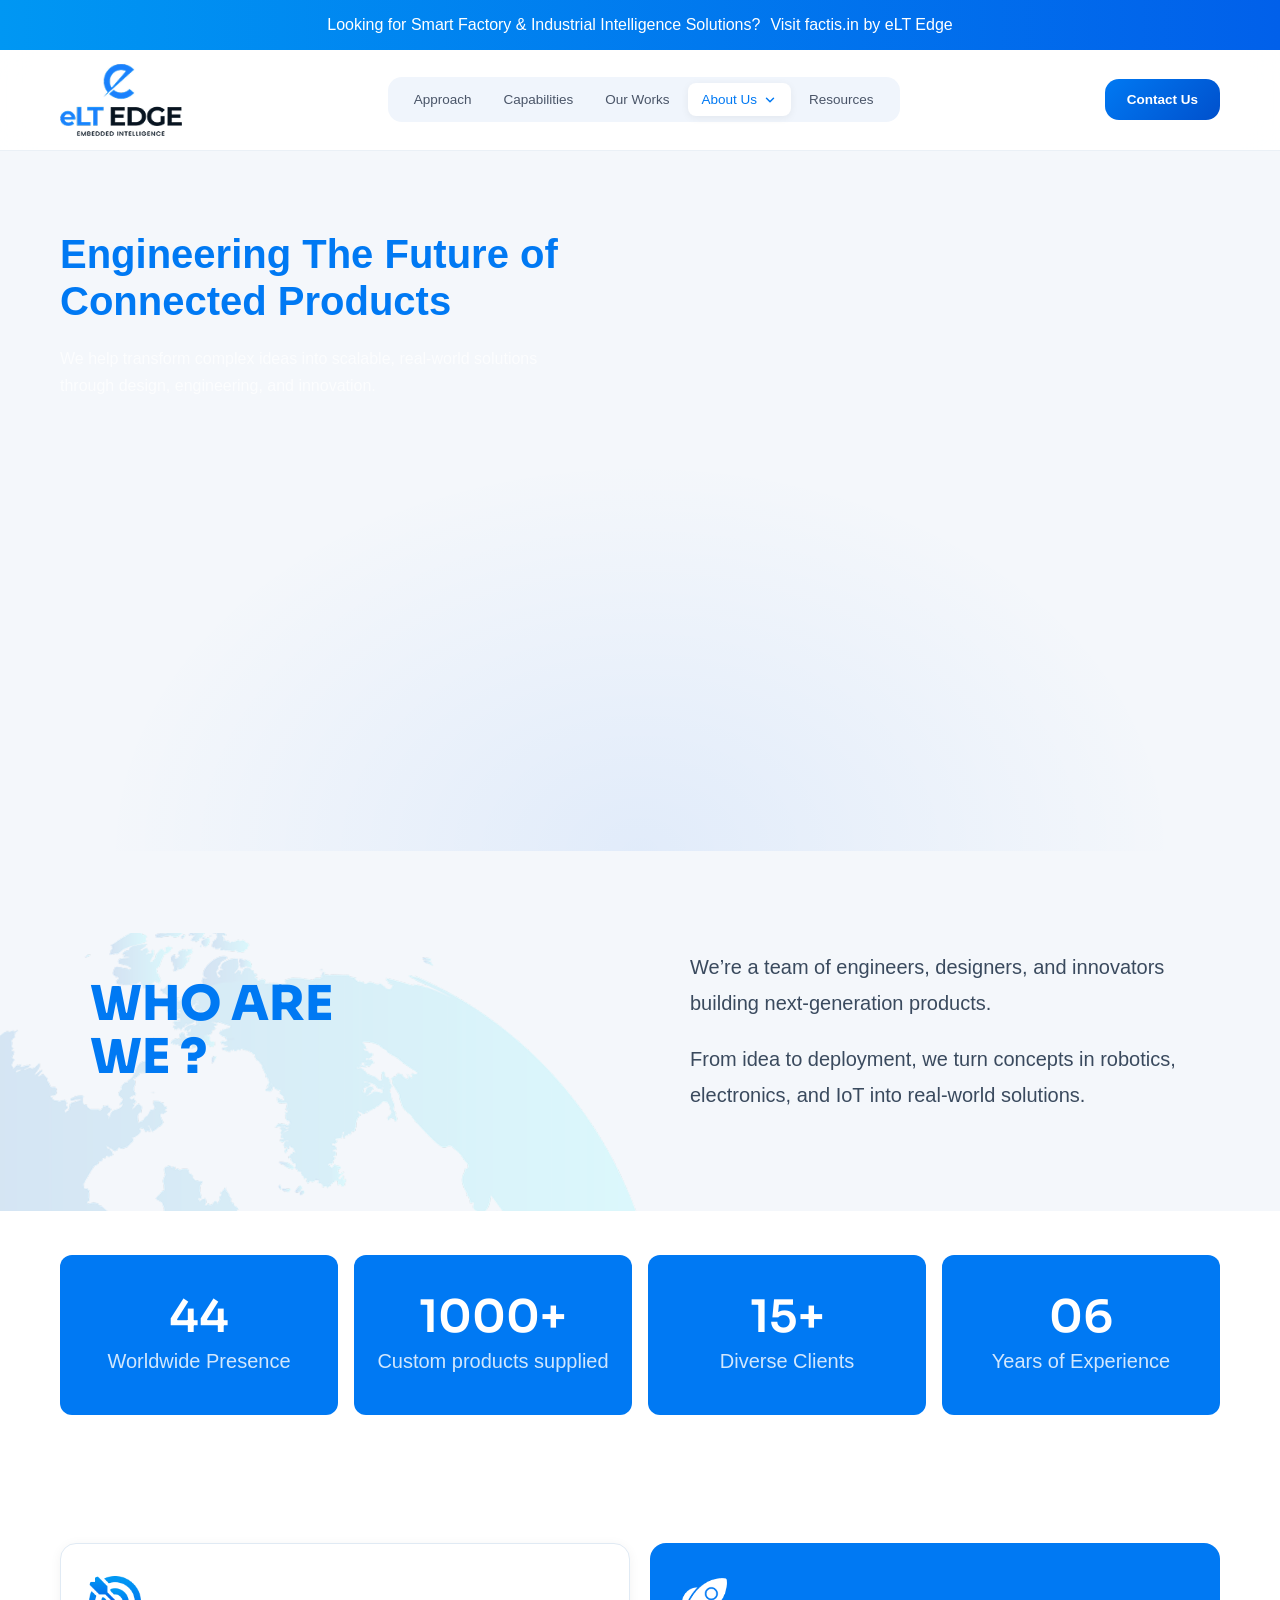
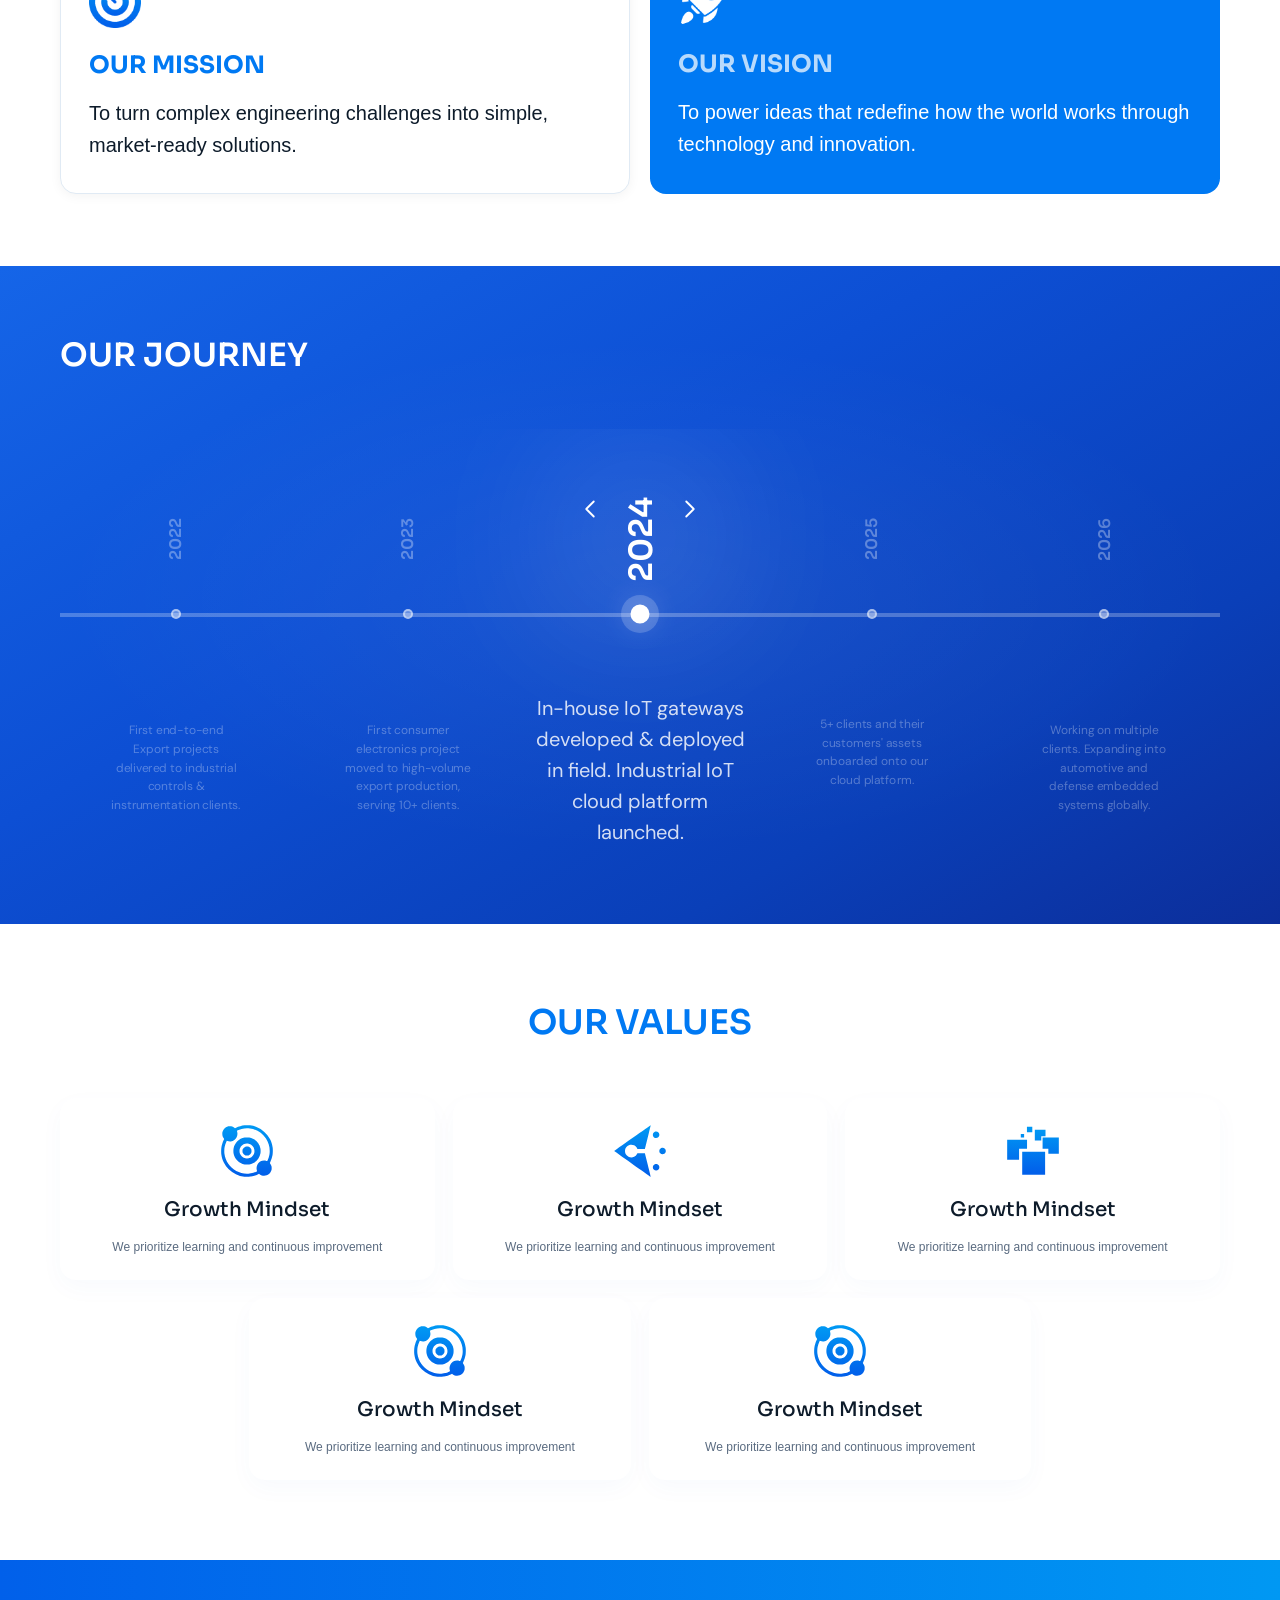
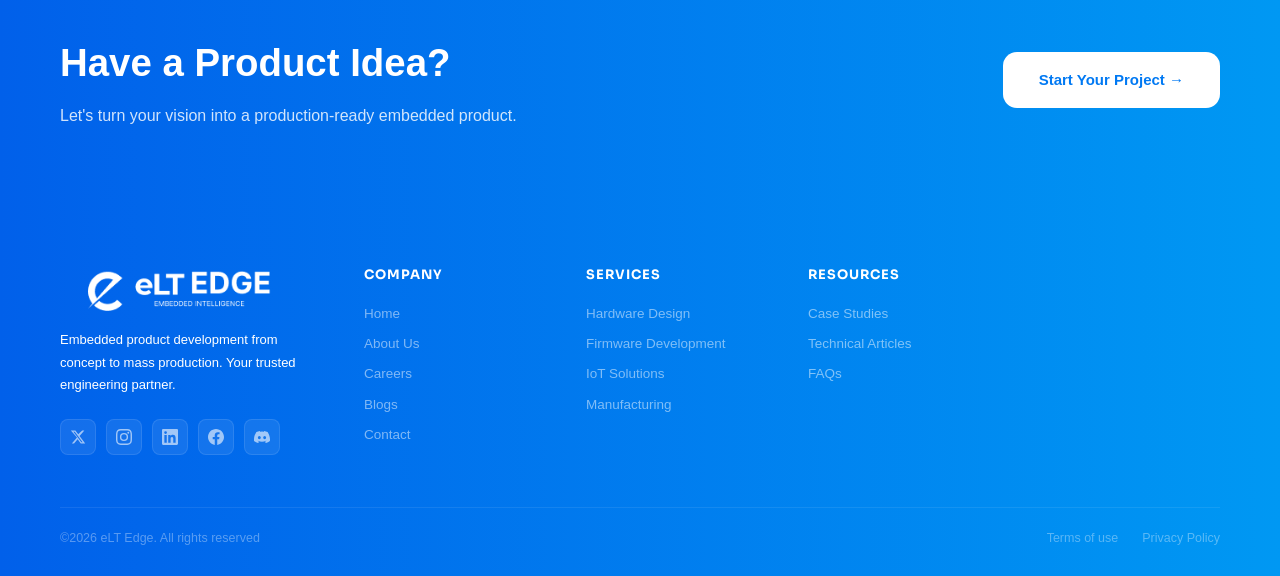
==== commit e0ee893c: "Updated all project files" ====
--- a/aboutus.html
+++ b/aboutus.html
@@ -1,234 +1,329 @@
-<!DOCTYPE html>
+<!doctype html>
 <html lang="en">
-<head>
-  <meta charset="UTF-8" />
-  <meta name="viewport" content="width=device-width, initial-scale=1.0" />
-  <title>About Us — eLT Edge</title>
-  <link rel="preconnect" href="https://fonts.googleapis.com" />
-  <link rel="preconnect" href="https://fonts.gstatic.com" crossorigin />
-  <link href="https://fonts.googleapis.com/css2?family=Sora:wght@300;400;500;600;700;800&family=DM+Sans:ital,wght@0,300;0,400;0,500;1,300&display=swap" rel="stylesheet" />
-  <link rel="stylesheet" href="css/style.css" />
-  <link rel="stylesheet" href="css/about.css">
-  
-</head>
-<body>
-
-  <!-- Top Banner -->
-  <div class="top-banner">
-    <span>Looking for Smart Factory &amp; Industrial Intelligence Solutions?</span>
-    <a href="https://factis.in" target="_blank" class="banner-link">Visit factis.in by eLT Edge </a>
-  </div>
-
-  <!-- Navbar -->
-  <header class="navbar" id="navbar">
-    <div class="nav-inner container">
-      <div class="nav-logo">
+  <head>
+    <meta charset="UTF-8" />
+    <meta name="viewport" content="width=device-width, initial-scale=1.0" />
+    <title>About Us — eLT Edge</title>
+    <link rel="preconnect" href="https://fonts.googleapis.com" />
+    <link rel="preconnect" href="https://fonts.gstatic.com" crossorigin />
+    <link
+      href="https://fonts.googleapis.com/css2?family=Sora:wght@300;400;500;600;700;800&family=DM+Sans:ital,wght@0,300;0,400;0,500;1,300&display=swap"
+      rel="stylesheet"
+    />
+    <link rel="stylesheet" href="css/style.css" />
+    <link rel="stylesheet" href="css/about.css" />
+  </head>
+  <body>
+    <!-- Top Banner -->
+    <div class="top-banner">
+      <span
+        >Looking for Smart Factory &amp; Industrial Intelligence
+        Solutions?</span
+      >
+      <a href="https://factis.in" target="_blank" class="banner-link"
+        >Visit factis.in by eLT Edge
+      </a>
+    </div>
+
+    <!-- Navbar -->
+    <header class="navbar" id="navbar">
+      <div class="nav-inner container">
+        <div class="nav-logo">
           <a href="./index.html"
-            ><img src="./assets/images/logo white bg (1) 1.png" alt="eLT Edge" class="logo-img"
+            ><img
+              src="./assets/images/logo white bg (1) 1.png"
+              alt="eLT Edge"
+              class="logo-img"
           /></a>
         </div>
-      <nav class="nav-links" id="navLinks">
-        <a href="approach.html" class="nav-link">Approach</a>
-        <a href="#" class="nav-link">Capabilities</a>
-        <a href="ourworks.html" class="nav-link">Our Works</a>
-        <a href="aboutus.html" class="nav-link" style="background:#fff;color:#0079f3;box-shadow:0 2px 8px rgba(0,0,0,0.06);">About Us</a>
-        <a href="resources.html" class="nav-link">Resources</a>
-      </nav>
-      <div class="nav-actions">
-         <a href="contact.html" class="btn-contact">Contact Us</a>
-        <button class="hamburger" id="hamburger" aria-label="Open menu" aria-expanded="false">
-          <span></span><span></span><span></span>
+        <nav class="nav-links" id="navLinks">
+          <a href="approach.html" class="nav-link">Approach</a>
+          <a href="capabilities-scroll.html" class="nav-link">Capabilities</a>
+          <a href="ourworks.html" class="nav-link">Our Works</a>
+          <!-- <a href="aboutus.html" class="nav-link" style="background:#fff;color:#0079f3;box-shadow:0 2px 8px rgba(0,0,0,0.06);">About Us</a> -->
+          <div class="nav-dropdown">
+            <a
+              href="aboutus.html"
+              class="nav-link dropdown-toggle"
+              class="nav-link"
+              style="
+                background: #fff;
+                color: #0079f3;
+                box-shadow: 0 2px 8px rgba(0, 0, 0, 0.06);
+              "
+            >
+              About Us
+
+              <span class="dropdown-arrow">
+                <svg
+                  xmlns="http://www.w3.org/2000/svg"
+                  width="14"
+                  height="14"
+                  viewBox="0 0 24 24"
+                  fill="none"
+                  stroke="currentColor"
+                  stroke-width="2.5"
+                  stroke-linecap="round"
+                  stroke-linejoin="round"
+                >
+                  <polyline points="6 9 12 15 18 9"></polyline>
+                </svg>
+              </span>
+            </a>
+
+            <div class="dropdown-menu">
+              <a href="our-team.html">Our Team</a>
+              <a href="careers.html">Careers</a>
+            </div>
+          </div>
+          <a href="resources.html" class="nav-link">Resources</a>
+        </nav>
+        <div class="nav-actions">
+          <a href="contact.html" class="btn-contact">Contact Us</a>
+          <button
+            class="hamburger"
+            id="hamburger"
+            aria-label="Open menu"
+            aria-expanded="false"
+          >
+            <span></span><span></span><span></span>
+          </button>
+        </div>
+      </div>
+    </header>
+
+    <!-- Mobile Drawer -->
+    <div class="mobile-drawer" id="mobileDrawer" aria-hidden="true">
+      <div class="drawer-inner">
+        <button class="drawer-close" id="drawerClose" aria-label="Close menu">
+          ✕
         </button>
+        <nav class="drawer-links">
+          <a href="approach.html">Approach</a>
+          <a href="capabilities.html">Capabilities</a>
+          <a href="ourworks.html">Our Works</a>
+          <a href="aboutus.html">About Us</a>
+          <a href="#">Resources</a>
+        </nav>
+        <button class="btn-contact drawer-cta">Contact Us</button>
       </div>
     </div>
-  </header>
-
-  <!-- Mobile Drawer -->
-  <div class="mobile-drawer" id="mobileDrawer" aria-hidden="true">
-    <div class="drawer-inner">
-      <button class="drawer-close" id="drawerClose" aria-label="Close menu">✕</button>
-      <nav class="drawer-links">
-        <a href="approach.html">Approach</a>
-        <a href="#">Capabilities</a>
-        <a href="ourworks.html">Our Works</a>
-        <a href="aboutus.html">About Us</a>
-        <a href="#">Resources</a>
-      </nav>
-      <button class="btn-contact drawer-cta">Contact Us</button>
-    </div>
-  </div>
-  <div class="drawer-backdrop" id="drawerBackdrop"></div>
-
-  <!-- ============================================================
+    <div class="drawer-backdrop" id="drawerBackdrop"></div>
+
+    <!-- ============================================================
        HERO
        ============================================================ -->
-  <section class="about-hero">
-    <div class="container about-hero-inner">
-      <h1>Engineering The Future of Connected Products</h1>
-      <p>We help transform complex ideas into scalable, real-world solutions through design, engineering, and innovation.</p>
-    </div>
-  </section>
-
-  <!-- ============================================================
+    <section class="about-hero">
+      <div class="container about-hero-inner">
+        <h1>Engineering The Future of Connected Products</h1>
+        <p>
+          We help transform complex ideas into scalable, real-world solutions
+          through design, engineering, and innovation.
+        </p>
+      </div>
+    </section>
+
+    <!-- ============================================================
        WHO ARE WE
        ============================================================ -->
-  <section class="who-section">
-  <div class="who-container">
-    
-    
-    <div class="who-left">
-      <h2>WHO ARE<br>WE ?</h2>
-    </div>
-
-    <div class="who-right">
-      <p>
-        We’re a team of engineers, designers, and innovators building next-generation products.
-      </p>
-      <p>
-        From idea to deployment, we turn concepts in robotics, electronics, and IoT into real-world solutions.
-      </p>
-    </div>
-
-  </div>
-</section>
-
-  <!-- ============================================================
+    <section class="who-section">
+      <div class="who-container">
+        <div class="who-left">
+          <h2>WHO ARE<br />WE ?</h2>
+        </div>
+
+        <div class="who-right">
+          <p>
+            We’re a team of engineers, designers, and innovators building
+            next-generation products.
+          </p>
+          <p>
+            From idea to deployment, we turn concepts in robotics, electronics,
+            and IoT into real-world solutions.
+          </p>
+        </div>
+      </div>
+    </section>
+
+    <!-- ============================================================
        STATS CARDS
        ============================================================ -->
-  <section class="stats-section">
-    <div class="container">
-      <div class="stats-grid">
-        <div class="stat-blue-card">
-          <div class="stat-blue-num">44</div>
-          <div class="stat-blue-label">Worldwide Presence</div>
-        </div>
-        <div class="stat-blue-card">
-          <div class="stat-blue-num">1000+</div>
-          <div class="stat-blue-label">Custom products supplied</div>
-        </div>
-        <div class="stat-blue-card">
-          <div class="stat-blue-num">15+</div>
-          <div class="stat-blue-label">Diverse Clients</div>
-        </div>
-        <div class="stat-blue-card">
-          <div class="stat-blue-num">06</div>
-          <div class="stat-blue-label">Years of Experience</div>
-        </div>
-      </div>
-    </div>
-  </section>
-
-  <!-- ============================================================
+    <section class="stats-section">
+      <div class="container">
+        <div class="stats-grid">
+          <div class="stat-blue-card">
+            <div class="stat-blue-num">44</div>
+            <div class="stat-blue-label">Worldwide Presence</div>
+          </div>
+          <div class="stat-blue-card">
+            <div class="stat-blue-num">1000+</div>
+            <div class="stat-blue-label">Custom products supplied</div>
+          </div>
+          <div class="stat-blue-card">
+            <div class="stat-blue-num">15+</div>
+            <div class="stat-blue-label">Diverse Clients</div>
+          </div>
+          <div class="stat-blue-card">
+            <div class="stat-blue-num">06</div>
+            <div class="stat-blue-label">Years of Experience</div>
+          </div>
+        </div>
+      </div>
+    </section>
+
+    <!-- ============================================================
        MISSION & VISION
        ============================================================ -->
-  <section class="mv-section">
-    <div class="container">
-      <div class="mv-grid">
-
-        <!-- Mission -->
-        <div class="mv-card mission">
-          <img class="mission-iocn" src="./assets/images/Events/our mission.png" alt="">
-          <div class="mv-label">Our Mission</div>
-          <div class="mv-text">To turn complex engineering challenges into simple, market-ready solutions.</div>
-        </div>
-
-        <!-- Vision -->
-        <div  class="mv-card vision">
-          <img class="mission-iocn" src="assets/images/Events/our vision.png" alt="">
-          <div class="mv-label">Our Vision</div>
-          <div class="mv-text">To power ideas that redefine how the world works through technology and innovation.</div>
-        </div>
-
-      </div>
-    </div>
-  </section>
-
-  <!-- ============================================================
+    <section class="mv-section">
+      <div class="container">
+        <div class="mv-grid">
+          <!-- Mission -->
+          <div class="mv-card mission">
+            <img
+              class="mission-iocn"
+              src="./assets/images/Events/our mission.png"
+              alt=""
+            />
+            <div class="mv-label">Our Mission</div>
+            <div class="mv-text">
+              To turn complex engineering challenges into simple, market-ready
+              solutions.
+            </div>
+          </div>
+
+          <!-- Vision -->
+          <div class="mv-card vision">
+            <img
+              class="mission-iocn"
+              src="assets/images/Events/our vision.png"
+              alt=""
+            />
+            <div class="mv-label">Our Vision</div>
+            <div class="mv-text">
+              To power ideas that redefine how the world works through
+              technology and innovation.
+            </div>
+          </div>
+        </div>
+      </div>
+    </section>
+
+    <!-- ============================================================
        OUR JOURNEY
        ============================================================ -->
-  <section class="journey-section">
-    <div class="container journey-inner">
-      <div class="journey-heading">OUR JOURNEY</div>
-
-      <div class="journey-carousel-wrap" id="journeyWrap">
-        <div class="journey-hline"></div>
-        <button class="journey-arrow" id="journeyPrev" aria-label="Previous year">
-          <svg viewBox="0 0 16 16"><polyline points="10 12 6 8 10 4"/></svg>
-        </button>
-        <button class="journey-arrow" id="journeyNext" aria-label="Next year">
-          <svg viewBox="0 0 16 16"><polyline points="6 4 10 8 6 12"/></svg>
-        </button>
-        <div class="journey-track" id="journeyTrack"></div>
-      </div>
-    </div>
-  </section>
-
-  <!-- ============================================================
+    <section class="journey-section">
+      <div class="container journey-inner">
+        <div class="journey-heading">OUR JOURNEY</div>
+
+        <div class="journey-carousel-wrap" id="journeyWrap">
+          <div class="journey-hline"></div>
+          <button
+            class="journey-arrow"
+            id="journeyPrev"
+            aria-label="Previous year"
+          >
+            <svg viewBox="0 0 16 16"><polyline points="10 12 6 8 10 4" /></svg>
+          </button>
+          <button class="journey-arrow" id="journeyNext" aria-label="Next year">
+            <svg viewBox="0 0 16 16"><polyline points="6 4 10 8 6 12" /></svg>
+          </button>
+          <div class="journey-track" id="journeyTrack"></div>
+        </div>
+      </div>
+    </section>
+
+    <!-- ============================================================
        OUR VALUES
        ============================================================ -->
-  <section class="values-section">
-    <div class="container">
-      <h2 class="values-heading">OUR VALUES</h2>
-
-      <div class="values-row1">
-
-        <div class="value-card">
-          <div class="value-icon">
-            <!-- Target/bulls-eye -->
-            <img class="growth-icon" src="assets/images/Events/growth.svg" alt="">
-          </div>
-          <div class="value-title">Growth Mindset</div>
-          <div class="value-desc">We prioritize learning and continuous improvement</div>
-        </div>
-
-        <div class="value-card">
-          <div class="value-icon">
-            <!-- Network/share -->
-            <img class="growth-icon" src="assets/images/Events/growthmid.svg" alt="">
-          </div>
-          <div class="value-title">Growth Mindset</div>
-          <div class="value-desc">We prioritize learning and continuous improvement</div>
-        </div>
-
-        <div class="value-card">
-          <div class="value-icon">
-            <!-- Laptop -->
-            <img class="growth-icon" src="assets/images/Events/growth4.svg" alt="">
-          </div>
-          <div class="value-title">Growth Mindset</div>
-          <div class="value-desc">We prioritize learning and continuous improvement</div>
-        </div>
-
-      </div>
-
-      <div class="values-row2">
-
-        <div class="value-card">
-          <div class="value-icon">
-            <!-- Grid/apps -->
-            <img class="growth-icon" src="assets/images/Events/growth.svg" alt="">
-          </div>
-          <div class="value-title">Growth Mindset</div>
-          <div class="value-desc">We prioritize learning and continuous improvement</div>
-        </div>
-
-        <div class="value-card">
-          <div class="value-icon">
-            <!-- Plus cross with dots -->
-            <img class="growth-icon" src="assets/images/Events/growth.svg" alt="">
-          </div>
-          <div class="value-title">Growth Mindset</div>
-          <div class="value-desc">We prioritize learning and continuous improvement</div>
-        </div>
-
-      </div>
-    </div>
-  </section>
-
-  <!-- ============================================================
+    <section class="values-section">
+      <div class="container">
+        <h2 class="values-heading">OUR VALUES</h2>
+
+        <div class="values-row1">
+          <div class="value-card">
+            <div class="value-icon">
+              <!-- Target/bulls-eye -->
+              <img
+                class="growth-icon"
+                src="assets/images/Events/growth.svg"
+                alt=""
+              />
+            </div>
+            <div class="value-title">Growth Mindset</div>
+            <div class="value-desc">
+              We prioritize learning and continuous improvement
+            </div>
+          </div>
+
+          <div class="value-card">
+            <div class="value-icon">
+              <!-- Network/share -->
+              <img
+                class="growth-icon"
+                src="assets/images/Events/growthmid.svg"
+                alt=""
+              />
+            </div>
+            <div class="value-title">Growth Mindset</div>
+            <div class="value-desc">
+              We prioritize learning and continuous improvement
+            </div>
+          </div>
+
+          <div class="value-card">
+            <div class="value-icon">
+              <!-- Laptop -->
+              <img
+                class="growth-icon"
+                src="assets/images/Events/growth4.svg"
+                alt=""
+              />
+            </div>
+            <div class="value-title">Growth Mindset</div>
+            <div class="value-desc">
+              We prioritize learning and continuous improvement
+            </div>
+          </div>
+        </div>
+
+        <div class="values-row2">
+          <div class="value-card">
+            <div class="value-icon">
+              <!-- Grid/apps -->
+              <img
+                class="growth-icon"
+                src="assets/images/Events/growth.svg"
+                alt=""
+              />
+            </div>
+            <div class="value-title">Growth Mindset</div>
+            <div class="value-desc">
+              We prioritize learning and continuous improvement
+            </div>
+          </div>
+
+          <div class="value-card">
+            <div class="value-icon">
+              <!-- Plus cross with dots -->
+              <img
+                class="growth-icon"
+                src="assets/images/Events/growth.svg"
+                alt=""
+              />
+            </div>
+            <div class="value-title">Growth Mindset</div>
+            <div class="value-desc">
+              We prioritize learning and continuous improvement
+            </div>
+          </div>
+        </div>
+      </div>
+    </section>
+
+    <!-- ============================================================
        CTA
        ============================================================ -->
-   <section class="footer-cta">
+    <section class="footer-cta">
       <div class="container footer-cta-inner">
         <div class="cta-text">
           <h2>Have a Product Idea?</h2>
@@ -240,185 +335,315 @@
       </div>
     </section>
 
-  <!-- ============================================================
+    <!-- ============================================================
        FOOTER
        ============================================================ -->
-  <footer class="footer">
-    <div class="container footer-inner">
-      <div class="footer-top">
-
-        <div class="footer-brand">
-          <img src="/assets/images/logo in white.png" alt="eLT Edge" class="footer-logo" />
-          <p>Embedded product development from concept to mass production. Your trusted engineering partner.</p>
-          <div class="footer-social">
-            <a href="#" aria-label="Twitter" class="social-icon">
-              <svg width="16" height="16" viewBox="0 0 24 24" fill="currentColor"><path d="M18.244 2.25h3.308l-7.227 8.26 8.502 11.24H16.17l-4.714-6.231-5.401 6.231H2.744l7.737-8.835L1.254 2.25H8.08l4.253 5.622 5.911-5.622Zm-1.161 17.52h1.833L7.084 4.126H5.117Z"/></svg>
-            </a>
-            <a href="#" aria-label="Instagram" class="social-icon">
-              <svg width="16" height="16" viewBox="0 0 24 24" fill="currentColor"><path d="M12 2.163c3.204 0 3.584.012 4.85.07 3.252.148 4.771 1.691 4.919 4.919.058 1.265.069 1.645.069 4.849 0 3.205-.012 3.584-.069 4.849-.149 3.225-1.664 4.771-4.919 4.919-1.266.058-1.644.07-4.85.07-3.204 0-3.584-.012-4.849-.07-3.26-.149-4.771-1.699-4.919-4.92-.058-1.265-.07-1.644-.07-4.849 0-3.204.013-3.583.07-4.849.149-3.227 1.664-4.771 4.919-4.919 1.266-.057 1.645-.069 4.849-.069Zm0-2.163c-3.259 0-3.667.014-4.947.072-4.358.2-6.78 2.618-6.98 6.98-.059 1.281-.073 1.689-.073 4.948 0 3.259.014 3.668.072 4.948.2 4.358 2.618 6.78 6.98 6.98 1.281.058 1.689.072 4.948.072 3.259 0 3.668-.014 4.948-.072 4.354-.2 6.782-2.618 6.979-6.98.059-1.28.073-1.689.073-4.948 0-3.259-.014-3.667-.072-4.947-.196-4.354-2.617-6.78-6.979-6.98-1.281-.059-1.69-.073-4.949-.073Zm0 5.838a6.162 6.162 0 1 0 0 12.324 6.162 6.162 0 0 0 0-12.324ZM12 16a4 4 0 1 1 0-8 4 4 0 0 1 0 8Zm6.406-11.845a1.44 1.44 0 1 0 0 2.881 1.44 1.44 0 0 0 0-2.881Z"/></svg>
-            </a>
-            <a href="#" aria-label="LinkedIn" class="social-icon">
-              <svg width="16" height="16" viewBox="0 0 24 24" fill="currentColor"><path d="M20.447 20.452h-3.554v-5.569c0-1.328-.027-3.037-1.852-3.037-1.853 0-2.136 1.445-2.136 2.939v5.667H9.351V9h3.414v1.561h.046c.477-.9 1.637-1.85 3.37-1.85 3.601 0 4.267 2.37 4.267 5.455v6.286ZM5.337 7.433a2.062 2.062 0 0 1-2.063-2.065 2.064 2.064 0 1 1 2.063 2.065Zm1.782 13.019H3.555V9h3.564v11.452ZM22.225 0H1.771C.792 0 0 .774 0 1.729v20.542C0 23.227.792 24 1.771 24h20.451C23.2 24 24 23.227 24 22.271V1.729C24 .774 23.2 0 22.222 0h.003Z"/></svg>
-            </a>
-            <a href="#" aria-label="Facebook" class="social-icon">
-              <svg width="16" height="16" viewBox="0 0 24 24" fill="currentColor"><path d="M24 12.073c0-6.627-5.373-12-12-12s-12 5.373-12 12c0 5.99 4.388 10.954 10.125 11.854v-8.385H7.078v-3.47h3.047V9.43c0-3.007 1.792-4.669 4.533-4.669 1.312 0 2.686.235 2.686.235v2.953H15.83c-1.491 0-1.956.925-1.956 1.874v2.25h3.328l-.532 3.47h-2.796v8.385C19.612 23.027 24 18.062 24 12.073Z"/></svg>
-            </a>
-            <a href="#" aria-label="Discord" class="social-icon">
-              <svg width="16" height="16" viewBox="0 0 24 24" fill="currentColor"><path d="M20.317 4.37a19.791 19.791 0 0 0-4.885-1.515.074.074 0 0 0-.079.037c-.21.375-.444.864-.608 1.25a18.27 18.27 0 0 0-5.487 0 12.64 12.64 0 0 0-.617-1.25.077.077 0 0 0-.079-.037A19.736 19.736 0 0 0 3.677 4.37a.07.07 0 0 0-.032.027C.533 9.046-.32 13.58.099 18.057.1 18.08.114 18.1.138 18.116a19.9 19.9 0 0 0 5.993 3.03.078.078 0 0 0 .084-.028c.462-.63.874-1.295 1.226-1.994a.076.076 0 0 0-.041-.106 13.107 13.107 0 0 1-1.872-.892.077.077 0 0 1-.008-.128 10.2 10.2 0 0 0 .372-.292.074.074 0 0 1 .077-.01c3.928 1.793 8.18 1.793 12.062 0a.074.074 0 0 1 .078.01c.12.098.246.198.373.292a.077.077 0 0 1-.006.127 12.299 12.299 0 0 1-1.873.892.077.077 0 0 0-.041.107c.36.698.772 1.362 1.225 1.993a.076.076 0 0 0 .084.028 19.839 19.839 0 0 0 6.002-3.03.077.077 0 0 0 .032-.054c.5-5.177-.838-9.674-3.549-13.66a.061.061 0 0 0-.031-.03zM8.02 15.33c-1.183 0-2.157-1.085-2.157-2.419 0-1.333.956-2.419 2.157-2.419 1.21 0 2.176 1.096 2.157 2.42 0 1.333-.956 2.418-2.157 2.418zm7.975 0c-1.183 0-2.157-1.085-2.157-2.419 0-1.333.955-2.419 2.157-2.419 1.21 0 2.176 1.096 2.157 2.42 0 1.333-.946 2.418-2.157 2.418Z"/></svg>
-            </a>
-          </div>
-        </div>
-
-        <div class="footer-links">
-
-          <div class="footer-col" id="footerColCompany">
-            <div class="footer-acc-head" data-col="footerColCompany">
-              <h4>Company</h4>
-              <svg class="footer-acc-icon" viewBox="0 0 16 16"><polyline points="4 6 8 10 12 6"/></svg>
-            </div>
-            <h4 style="font-family:'Sora',sans-serif;font-size:13px;font-weight:700;color:#fff;text-transform:uppercase;letter-spacing:0.08em;margin-bottom:8px;">Company</h4>
-            <div class="footer-acc-body">
-              <a href="#">Home</a>
-              <a href="#">About Us</a>
-              <a href="#">Careers</a>
-              <a href="#">Blogs</a>
-              <a href="#">Contact</a>
-            </div>
-          </div>
-
-          <div class="footer-col" id="footerColServices">
-            <div class="footer-acc-head" data-col="footerColServices">
-              <h4>Services</h4>
-              <svg class="footer-acc-icon" viewBox="0 0 16 16"><polyline points="4 6 8 10 12 6"/></svg>
-            </div>
-            <h4 style="font-family:'Sora',sans-serif;font-size:13px;font-weight:700;color:#fff;text-transform:uppercase;letter-spacing:0.08em;margin-bottom:8px;">Services</h4>
-            <div class="footer-acc-body">
-              <a href="#">Hardware Design</a>
-              <a href="#">Firmware Development</a>
-              <a href="#">IoT Solutions</a>
-              <a href="#">Manufacturing</a>
-            </div>
-          </div>
-
-          <div class="footer-col" id="footerColResources">
-            <div class="footer-acc-head" data-col="footerColResources">
-              <h4>Resources</h4>
-              <svg class="footer-acc-icon" viewBox="0 0 16 16"><polyline points="4 6 8 10 12 6"/></svg>
-            </div>
-            <h4 style="font-family:'Sora',sans-serif;font-size:13px;font-weight:700;color:#fff;text-transform:uppercase;letter-spacing:0.08em;margin-bottom:8px;">Resources</h4>
-            <div class="footer-acc-body">
-              <a href="#">Case Studies</a>
-              <a href="#">Technical Articles</a>
-              <a href="#">FAQs</a>
-            </div>
-          </div>
-
-        </div>
-      </div>
-
-      <div class="footer-bottom">
-        <p>©2026 eLT Edge. All rights reserved</p>
-        <div class="footer-bottom-links">
-          <a href="#">Terms of use</a>
-          <a href="#">Privacy Policy</a>
-        </div>
-      </div>
-    </div>
-  </footer>
-
-  <script src="js/main.js"></script>
-  <script>
-    /* ============================================================
+    <footer class="footer">
+      <div class="container footer-inner">
+        <div class="footer-top">
+          <div class="footer-brand">
+            <img
+              src="/assets/images/logo in white.png"
+              alt="eLT Edge"
+              class="footer-logo"
+            />
+            <p>
+              Embedded product development from concept to mass production. Your
+              trusted engineering partner.
+            </p>
+            <div class="footer-social">
+              <a href="#" aria-label="Twitter" class="social-icon">
+                <svg
+                  width="16"
+                  height="16"
+                  viewBox="0 0 24 24"
+                  fill="currentColor"
+                >
+                  <path
+                    d="M18.244 2.25h3.308l-7.227 8.26 8.502 11.24H16.17l-4.714-6.231-5.401 6.231H2.744l7.737-8.835L1.254 2.25H8.08l4.253 5.622 5.911-5.622Zm-1.161 17.52h1.833L7.084 4.126H5.117Z"
+                  />
+                </svg>
+              </a>
+              <a href="#" aria-label="Instagram" class="social-icon">
+                <svg
+                  width="16"
+                  height="16"
+                  viewBox="0 0 24 24"
+                  fill="currentColor"
+                >
+                  <path
+                    d="M12 2.163c3.204 0 3.584.012 4.85.07 3.252.148 4.771 1.691 4.919 4.919.058 1.265.069 1.645.069 4.849 0 3.205-.012 3.584-.069 4.849-.149 3.225-1.664 4.771-4.919 4.919-1.266.058-1.644.07-4.85.07-3.204 0-3.584-.012-4.849-.07-3.26-.149-4.771-1.699-4.919-4.92-.058-1.265-.07-1.644-.07-4.849 0-3.204.013-3.583.07-4.849.149-3.227 1.664-4.771 4.919-4.919 1.266-.057 1.645-.069 4.849-.069Zm0-2.163c-3.259 0-3.667.014-4.947.072-4.358.2-6.78 2.618-6.98 6.98-.059 1.281-.073 1.689-.073 4.948 0 3.259.014 3.668.072 4.948.2 4.358 2.618 6.78 6.98 6.98 1.281.058 1.689.072 4.948.072 3.259 0 3.668-.014 4.948-.072 4.354-.2 6.782-2.618 6.979-6.98.059-1.28.073-1.689.073-4.948 0-3.259-.014-3.667-.072-4.947-.196-4.354-2.617-6.78-6.979-6.98-1.281-.059-1.69-.073-4.949-.073Zm0 5.838a6.162 6.162 0 1 0 0 12.324 6.162 6.162 0 0 0 0-12.324ZM12 16a4 4 0 1 1 0-8 4 4 0 0 1 0 8Zm6.406-11.845a1.44 1.44 0 1 0 0 2.881 1.44 1.44 0 0 0 0-2.881Z"
+                  />
+                </svg>
+              </a>
+              <a href="#" aria-label="LinkedIn" class="social-icon">
+                <svg
+                  width="16"
+                  height="16"
+                  viewBox="0 0 24 24"
+                  fill="currentColor"
+                >
+                  <path
+                    d="M20.447 20.452h-3.554v-5.569c0-1.328-.027-3.037-1.852-3.037-1.853 0-2.136 1.445-2.136 2.939v5.667H9.351V9h3.414v1.561h.046c.477-.9 1.637-1.85 3.37-1.85 3.601 0 4.267 2.37 4.267 5.455v6.286ZM5.337 7.433a2.062 2.062 0 0 1-2.063-2.065 2.064 2.064 0 1 1 2.063 2.065Zm1.782 13.019H3.555V9h3.564v11.452ZM22.225 0H1.771C.792 0 0 .774 0 1.729v20.542C0 23.227.792 24 1.771 24h20.451C23.2 24 24 23.227 24 22.271V1.729C24 .774 23.2 0 22.222 0h.003Z"
+                  />
+                </svg>
+              </a>
+              <a href="#" aria-label="Facebook" class="social-icon">
+                <svg
+                  width="16"
+                  height="16"
+                  viewBox="0 0 24 24"
+                  fill="currentColor"
+                >
+                  <path
+                    d="M24 12.073c0-6.627-5.373-12-12-12s-12 5.373-12 12c0 5.99 4.388 10.954 10.125 11.854v-8.385H7.078v-3.47h3.047V9.43c0-3.007 1.792-4.669 4.533-4.669 1.312 0 2.686.235 2.686.235v2.953H15.83c-1.491 0-1.956.925-1.956 1.874v2.25h3.328l-.532 3.47h-2.796v8.385C19.612 23.027 24 18.062 24 12.073Z"
+                  />
+                </svg>
+              </a>
+              <a href="#" aria-label="Discord" class="social-icon">
+                <svg
+                  width="16"
+                  height="16"
+                  viewBox="0 0 24 24"
+                  fill="currentColor"
+                >
+                  <path
+                    d="M20.317 4.37a19.791 19.791 0 0 0-4.885-1.515.074.074 0 0 0-.079.037c-.21.375-.444.864-.608 1.25a18.27 18.27 0 0 0-5.487 0 12.64 12.64 0 0 0-.617-1.25.077.077 0 0 0-.079-.037A19.736 19.736 0 0 0 3.677 4.37a.07.07 0 0 0-.032.027C.533 9.046-.32 13.58.099 18.057.1 18.08.114 18.1.138 18.116a19.9 19.9 0 0 0 5.993 3.03.078.078 0 0 0 .084-.028c.462-.63.874-1.295 1.226-1.994a.076.076 0 0 0-.041-.106 13.107 13.107 0 0 1-1.872-.892.077.077 0 0 1-.008-.128 10.2 10.2 0 0 0 .372-.292.074.074 0 0 1 .077-.01c3.928 1.793 8.18 1.793 12.062 0a.074.074 0 0 1 .078.01c.12.098.246.198.373.292a.077.077 0 0 1-.006.127 12.299 12.299 0 0 1-1.873.892.077.077 0 0 0-.041.107c.36.698.772 1.362 1.225 1.993a.076.076 0 0 0 .084.028 19.839 19.839 0 0 0 6.002-3.03.077.077 0 0 0 .032-.054c.5-5.177-.838-9.674-3.549-13.66a.061.061 0 0 0-.031-.03zM8.02 15.33c-1.183 0-2.157-1.085-2.157-2.419 0-1.333.956-2.419 2.157-2.419 1.21 0 2.176 1.096 2.157 2.42 0 1.333-.956 2.418-2.157 2.418zm7.975 0c-1.183 0-2.157-1.085-2.157-2.419 0-1.333.955-2.419 2.157-2.419 1.21 0 2.176 1.096 2.157 2.42 0 1.333-.946 2.418-2.157 2.418Z"
+                  />
+                </svg>
+              </a>
+            </div>
+          </div>
+
+          <div class="footer-links">
+            <div class="footer-col" id="footerColCompany">
+              <div class="footer-acc-head" data-col="footerColCompany">
+                <h4>Company</h4>
+                <svg class="footer-acc-icon" viewBox="0 0 16 16">
+                  <polyline points="4 6 8 10 12 6" />
+                </svg>
+              </div>
+              <h4
+                style="
+                  font-family: &quot;Sora&quot;, sans-serif;
+                  font-size: 13px;
+                  font-weight: 700;
+                  color: #fff;
+                  text-transform: uppercase;
+                  letter-spacing: 0.08em;
+                  margin-bottom: 8px;
+                "
+              >
+                Company
+              </h4>
+              <div class="footer-acc-body">
+                <a href="#">Home</a>
+                <a href="#">About Us</a>
+                <a href="#">Careers</a>
+                <a href="#">Blogs</a>
+                <a href="#">Contact</a>
+              </div>
+            </div>
+
+            <div class="footer-col" id="footerColServices">
+              <div class="footer-acc-head" data-col="footerColServices">
+                <h4>Services</h4>
+                <svg class="footer-acc-icon" viewBox="0 0 16 16">
+                  <polyline points="4 6 8 10 12 6" />
+                </svg>
+              </div>
+              <h4
+                style="
+                  font-family: &quot;Sora&quot;, sans-serif;
+                  font-size: 13px;
+                  font-weight: 700;
+                  color: #fff;
+                  text-transform: uppercase;
+                  letter-spacing: 0.08em;
+                  margin-bottom: 8px;
+                "
+              >
+                Services
+              </h4>
+              <div class="footer-acc-body">
+                <a href="#">Hardware Design</a>
+                <a href="#">Firmware Development</a>
+                <a href="#">IoT Solutions</a>
+                <a href="#">Manufacturing</a>
+              </div>
+            </div>
+
+            <div class="footer-col" id="footerColResources">
+              <div class="footer-acc-head" data-col="footerColResources">
+                <h4>Resources</h4>
+                <svg class="footer-acc-icon" viewBox="0 0 16 16">
+                  <polyline points="4 6 8 10 12 6" />
+                </svg>
+              </div>
+              <h4
+                style="
+                  font-family: &quot;Sora&quot;, sans-serif;
+                  font-size: 13px;
+                  font-weight: 700;
+                  color: #fff;
+                  text-transform: uppercase;
+                  letter-spacing: 0.08em;
+                  margin-bottom: 8px;
+                "
+              >
+                Resources
+              </h4>
+              <div class="footer-acc-body">
+                <a href="#">Case Studies</a>
+                <a href="#">Technical Articles</a>
+                <a href="#">FAQs</a>
+              </div>
+            </div>
+          </div>
+        </div>
+
+        <div class="footer-bottom">
+          <p>©2026 eLT Edge. All rights reserved</p>
+          <div class="footer-bottom-links">
+            <a href="#">Terms of use</a>
+            <a href="#">Privacy Policy</a>
+          </div>
+        </div>
+      </div>
+    </footer>
+
+    <script src="js/main.js"></script>
+    <script>
+      /* ============================================================
        OUR JOURNEY — Horizontal Sliding Carousel + Footer Accordion
        ============================================================ */
-    (function () {
-      'use strict';
-
-      var stops = [
-        { year: '2021', text: 'Incorporated in India & the U.S. Early foundation laid for hardware and firmware capabilities.' },
-        { year: '2022', text: 'First end-to-end Export projects delivered to industrial controls & instrumentation clients.' },
-        { year: '2023', text: 'First consumer electronics project moved to high-volume export production, serving 10+ clients.' },
-        { year: '2024', text: 'In-house IoT gateways developed & deployed in field. Industrial IoT cloud platform launched.' },
-        { year: '2025', text: '5+ clients and their customers\' assets onboarded onto our cloud platform.' },
-        { year: '2026', text: 'Working on multiple clients. Expanding into automotive and defense embedded systems globally.' }
-      ];
-
-      var currentStop = 3; // default: 2024
-      var wrap  = document.getElementById('journeyWrap');
-      var track = document.getElementById('journeyTrack');
-
-      /* -- Build slides -- */
-      stops.forEach(function (s, i) {
-        var slide = document.createElement('div');
-        slide.className = 'journey-slide' + (i === currentStop ? ' active' : '');
-        slide.innerHTML =
-          '<div class="jslide-year"><span>' + s.year + '</span></div>' +
-          '<div class="jslide-dot"></div>' +
-          '<p class="jslide-desc">' + s.text + '</p>';
-        slide.addEventListener('click', function () { goTo(i); });
-        track.appendChild(slide);
-      });
-
-      /* -- Position track so active slide is centered -- */
-      function updateCarousel(animate) {
-        var slides   = track.children;
-        if (!slides.length) return;
-        var vpWidth  = wrap.offsetWidth;
-        var numVis   = window.innerWidth <= 640 ? 3 : 5;
-        var sw       = vpWidth / numVis;
-
-        /* set every slide's width */
-        Array.prototype.forEach.call(slides, function (slide, i) {
-          slide.style.flexBasis = sw + 'px';
-          slide.classList.toggle('active', i === currentStop);
+      (function () {
+        "use strict";
+
+        var stops = [
+          {
+            year: "2021",
+            text: "Incorporated in India & the U.S. Early foundation laid for hardware and firmware capabilities.",
+          },
+          {
+            year: "2022",
+            text: "First end-to-end Export projects delivered to industrial controls & instrumentation clients.",
+          },
+          {
+            year: "2023",
+            text: "First consumer electronics project moved to high-volume export production, serving 10+ clients.",
+          },
+          {
+            year: "2024",
+            text: "In-house IoT gateways developed & deployed in field. Industrial IoT cloud platform launched.",
+          },
+          {
+            year: "2025",
+            text: "5+ clients and their customers' assets onboarded onto our cloud platform.",
+          },
+          {
+            year: "2026",
+            text: "Working on multiple clients. Expanding into automotive and defense embedded systems globally.",
+          },
+        ];
+
+        var currentStop = 3; // default: 2024
+        var wrap = document.getElementById("journeyWrap");
+        var track = document.getElementById("journeyTrack");
+
+        /* -- Build slides -- */
+        stops.forEach(function (s, i) {
+          var slide = document.createElement("div");
+          slide.className =
+            "journey-slide" + (i === currentStop ? " active" : "");
+          slide.innerHTML =
+            '<div class="jslide-year"><span>' +
+            s.year +
+            "</span></div>" +
+            '<div class="jslide-dot"></div>' +
+            '<p class="jslide-desc">' +
+            s.text +
+            "</p>";
+          slide.addEventListener("click", function () {
+            goTo(i);
+          });
+          track.appendChild(slide);
         });
 
-        var tx = (vpWidth - sw) / 2 - currentStop * sw;
-        if (animate === false) {
-          track.style.transition = 'none';
-          track.style.transform  = 'translateX(' + tx + 'px)';
-          /* force reflow then restore transition */
-          track.offsetHeight; // eslint-disable-line no-unused-expressions
-          track.style.transition = '';
-        } else {
-          track.style.transform = 'translateX(' + tx + 'px)';
+        /* -- Position track so active slide is centered -- */
+        function updateCarousel(animate) {
+          var slides = track.children;
+          if (!slides.length) return;
+          var vpWidth = wrap.offsetWidth;
+          var numVis = window.innerWidth <= 640 ? 3 : 5;
+          var sw = vpWidth / numVis;
+
+          /* set every slide's width */
+          Array.prototype.forEach.call(slides, function (slide, i) {
+            slide.style.flexBasis = sw + "px";
+            slide.classList.toggle("active", i === currentStop);
+          });
+
+          var tx = (vpWidth - sw) / 2 - currentStop * sw;
+          if (animate === false) {
+            track.style.transition = "none";
+            track.style.transform = "translateX(" + tx + "px)";
+            /* force reflow then restore transition */
+            track.offsetHeight; // eslint-disable-line no-unused-expressions
+            track.style.transition = "";
+          } else {
+            track.style.transform = "translateX(" + tx + "px)";
+          }
         }
-      }
-
-      function goTo(idx) {
-        if (idx < 0 || idx >= stops.length) return;
-        currentStop = idx;
-        updateCarousel(true);
-      }
-
-      document.getElementById('journeyPrev').addEventListener('click', function () { goTo(currentStop - 1); });
-      document.getElementById('journeyNext').addEventListener('click', function () { goTo(currentStop + 1); });
-
-      /* -- Touch / swipe -- */
-      var touchStartX = 0;
-      track.addEventListener('touchstart', function (e) {
-        touchStartX = e.touches[0].clientX;
-      }, { passive: true });
-      track.addEventListener('touchend', function (e) {
-        var diff = touchStartX - e.changedTouches[0].clientX;
-        if (Math.abs(diff) > 50) goTo(diff > 0 ? currentStop + 1 : currentStop - 1);
-      });
-
-      /* -- Resize: snap without animation -- */
-      window.addEventListener('resize', function () { updateCarousel(false); });
-
-      /* -- Init -- */
-      updateCarousel(false);
-
-      /* -- Footer accordion -- */
-      document.querySelectorAll('.footer-acc-head').forEach(function (head) {
-        head.addEventListener('click', function () {
-          var col = document.getElementById(head.getAttribute('data-col'));
-          col.classList.toggle('open');
+
+        function goTo(idx) {
+          if (idx < 0 || idx >= stops.length) return;
+          currentStop = idx;
+          updateCarousel(true);
+        }
+
+        document
+          .getElementById("journeyPrev")
+          .addEventListener("click", function () {
+            goTo(currentStop - 1);
+          });
+        document
+          .getElementById("journeyNext")
+          .addEventListener("click", function () {
+            goTo(currentStop + 1);
+          });
+
+        /* -- Touch / swipe -- */
+        var touchStartX = 0;
+        track.addEventListener(
+          "touchstart",
+          function (e) {
+            touchStartX = e.touches[0].clientX;
+          },
+          { passive: true },
+        );
+        track.addEventListener("touchend", function (e) {
+          var diff = touchStartX - e.changedTouches[0].clientX;
+          if (Math.abs(diff) > 50)
+            goTo(diff > 0 ? currentStop + 1 : currentStop - 1);
         });
-      });
-
-    })();
-  </script>
-</body>
+
+        /* -- Resize: snap without animation -- */
+        window.addEventListener("resize", function () {
+          updateCarousel(false);
+        });
+
+        /* -- Init -- */
+        updateCarousel(false);
+
+        /* -- Footer accordion -- */
+        document.querySelectorAll(".footer-acc-head").forEach(function (head) {
+          head.addEventListener("click", function () {
+            var col = document.getElementById(head.getAttribute("data-col"));
+            col.classList.toggle("open");
+          });
+        });
+      })();
+    </script>
+  </body>
 </html>
--- a/css/style.css
+++ b/css/style.css
@@ -707,7 +707,7 @@
   height: 100%;
   object-fit: cover;
   z-index: 0;
-  opacity: 0.25;
+  opacity: 1;
 }
 
 .why-overlay {
@@ -891,7 +891,7 @@
   flex: 2.4;
   background: linear-gradient(145deg, #0079f3 0%, #0050cc 100%);
   color: #fff;
-  box-shadow: 0 18px 52px rgba(0, 121, 243, 0.30);
+  box-shadow: 0 18px 52px rgba(0, 121, 243, 0.3);
   transform: translateY(-5px);
   border-color: transparent;
 }
@@ -1628,3 +1628,164 @@
     font-size: 12px;
   }
 }
+
+/* ============================================================
+   ABOUT DROPDOWN
+============================================================ */
+
+.nav-dropdown {
+  position: relative;
+}
+
+/* .dropdown-toggle {
+  display: flex;
+  align-items: center;
+  gap: 6px;
+} */
+
+.dropdown-toggle {
+  display: flex;
+  align-items: center;
+  gap: 6px;
+
+  transition: all 0.3s ease;
+}
+
+/* DROPDOWN ARROW */
+
+.dropdown-arrow {
+  display: flex;
+  align-items: center;
+  justify-content: center;
+
+  transition: transform 0.3s ease;
+}
+
+.dropdown-arrow svg {
+  width: 14px;
+  height: 14px;
+}
+
+/* ARROW ROTATE */
+
+.nav-dropdown:hover .dropdown-arrow {
+  transform: rotate(180deg);
+}
+.dropdown-menu {
+  position: absolute;
+  top: calc(100% + 12px);
+  left: 0;
+
+  min-width: 190px;
+
+  background: rgba(255, 255, 255, 0.96);
+  backdrop-filter: blur(18px);
+  -webkit-backdrop-filter: blur(18px);
+
+  border-radius: 16px;
+  padding: 10px;
+
+  border: 1px solid rgba(221, 230, 240, 0.7);
+
+  box-shadow:
+    0 10px 40px rgba(0, 0, 0, 0.08),
+    0 4px 12px rgba(0, 121, 243, 0.08);
+
+  display: flex;
+  flex-direction: column;
+  gap: 4px;
+
+  opacity: 0;
+  visibility: hidden;
+  transform: translateY(10px);
+
+  transition:
+    opacity 0.28s ease,
+    transform 0.28s ease,
+    visibility 0.28s;
+
+  z-index: 999;
+}
+
+.dropdown-menu a {
+  text-decoration: none;
+  color: var(--text-primary);
+
+  font-size: 14px;
+  font-weight: 500;
+
+  padding: 12px 14px;
+  border-radius: 12px;
+
+  transition: all 0.22s ease;
+}
+
+.dropdown-menu a:hover {
+  background: rgba(0, 121, 243, 0.08);
+  color: var(--blue-primary);
+  transform: translateX(3px);
+}
+
+.nav-dropdown:hover .dropdown-menu {
+  opacity: 1;
+  visibility: visible;
+  transform: translateY(0);
+}
+
+/* ============================================================
+   MOBILE DROPDOWN
+============================================================ */
+
+.mobile-dropdown {
+  width: 100%;
+}
+
+.mobile-dropdown-toggle {
+  width: 100%;
+  background: transparent;
+  border: none;
+
+  text-align: left;
+
+  font-size: 16px;
+  font-weight: 500;
+  font-family: var(--font-main);
+
+  padding: 14px 16px;
+
+  color: var(--text-primary);
+
+  cursor: pointer;
+
+  border-radius: var(--radius-md);
+
+  transition: 0.2s;
+}
+
+.mobile-dropdown-toggle:hover {
+  background: var(--blue-light);
+  color: var(--blue-primary);
+}
+
+.mobile-dropdown-menu {
+  display: flex;
+  flex-direction: column;
+
+  padding-left: 14px;
+  margin-top: 6px;
+}
+
+.mobile-dropdown-menu a {
+  font-size: 14px;
+  padding: 10px 14px;
+}
+
+.mobile-dropdown-menu {
+  max-height: 0;
+  overflow: hidden;
+  transition: max-height 0.3s ease;
+}
+
+.mobile-dropdown-menu.open {
+  max-height: 200px;
+}
--- a/css/about.css
+++ b/css/about.css
@@ -4,7 +4,13 @@
 
 /* ---- HERO ---- */
 .about-hero {
-  background: #050a14;
+  background: url(../assets/videos/ourprocessvid.gif);
+  background-size: cover;
+  background-position: center;
+  background-repeat: no-repeat;
+
+  min-height: 700px;
+
   padding: 80px 0 72px;
   position: relative;
   overflow: hidden;
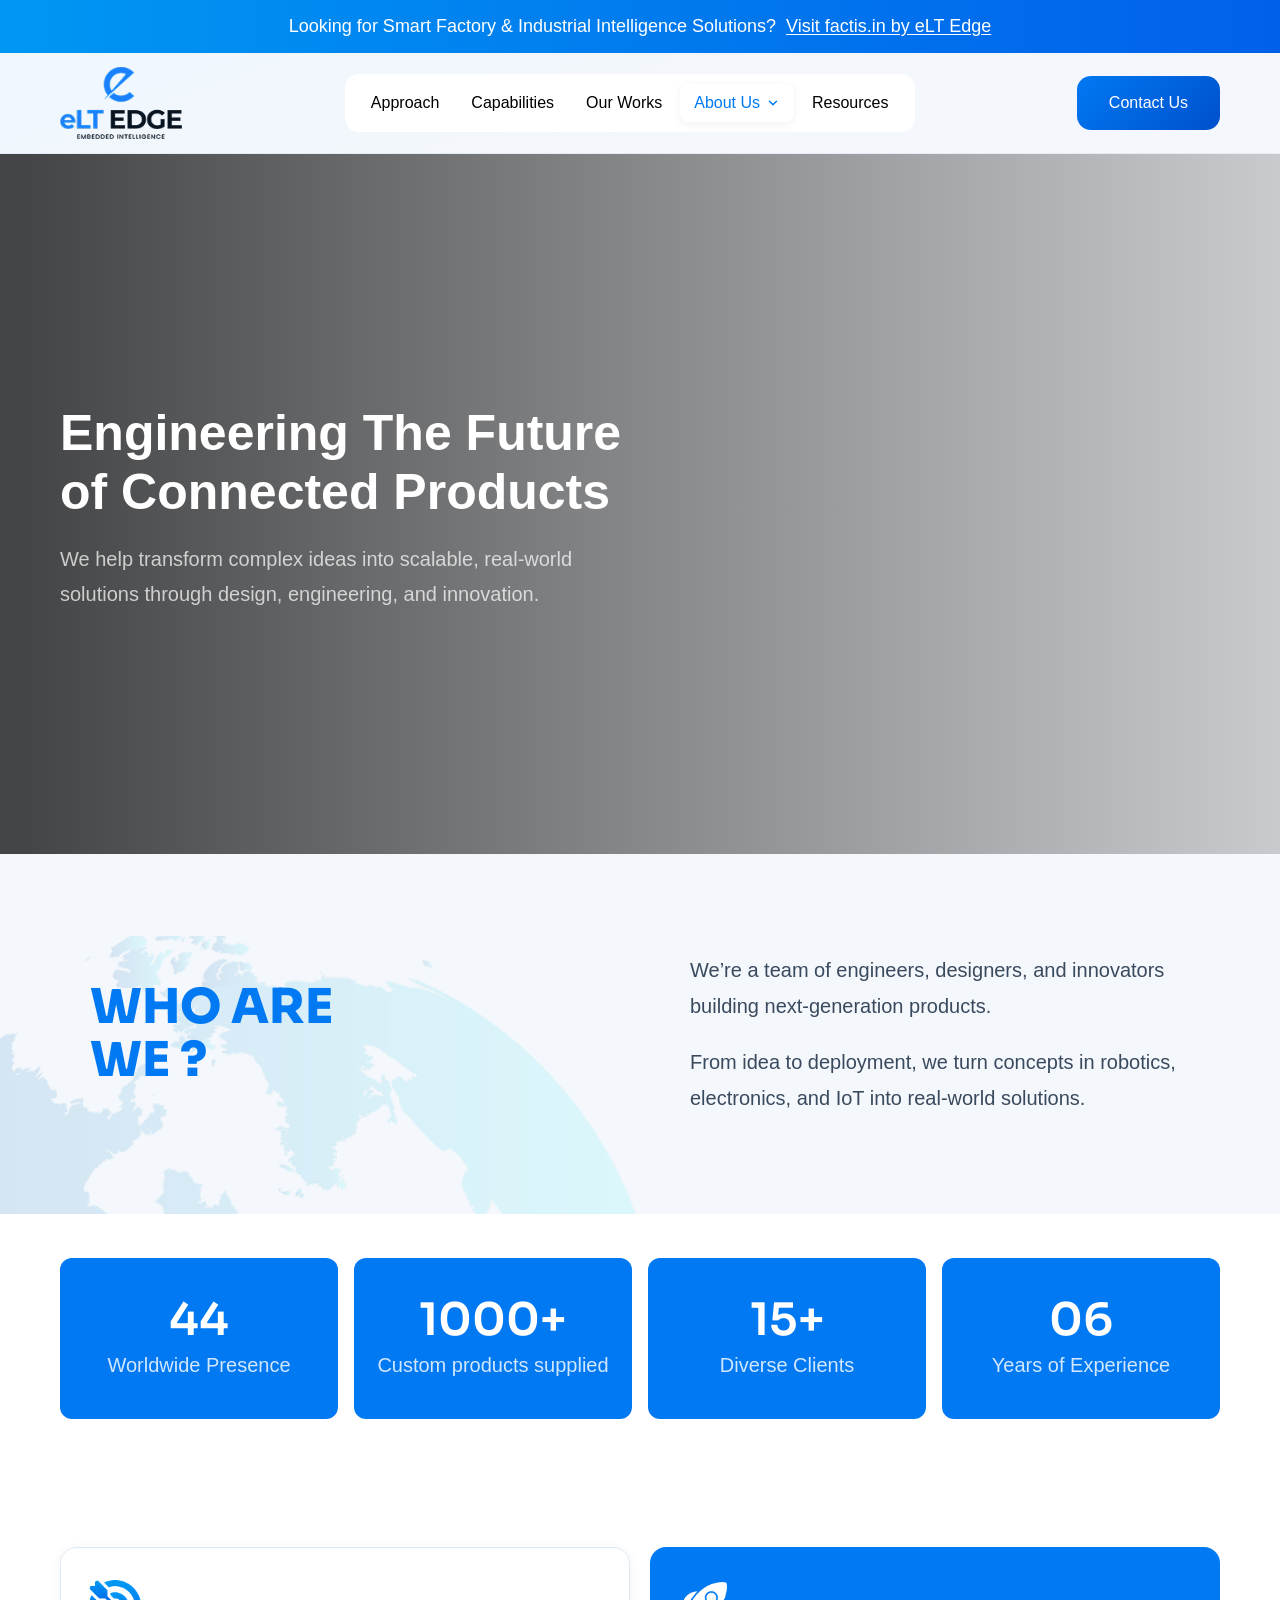
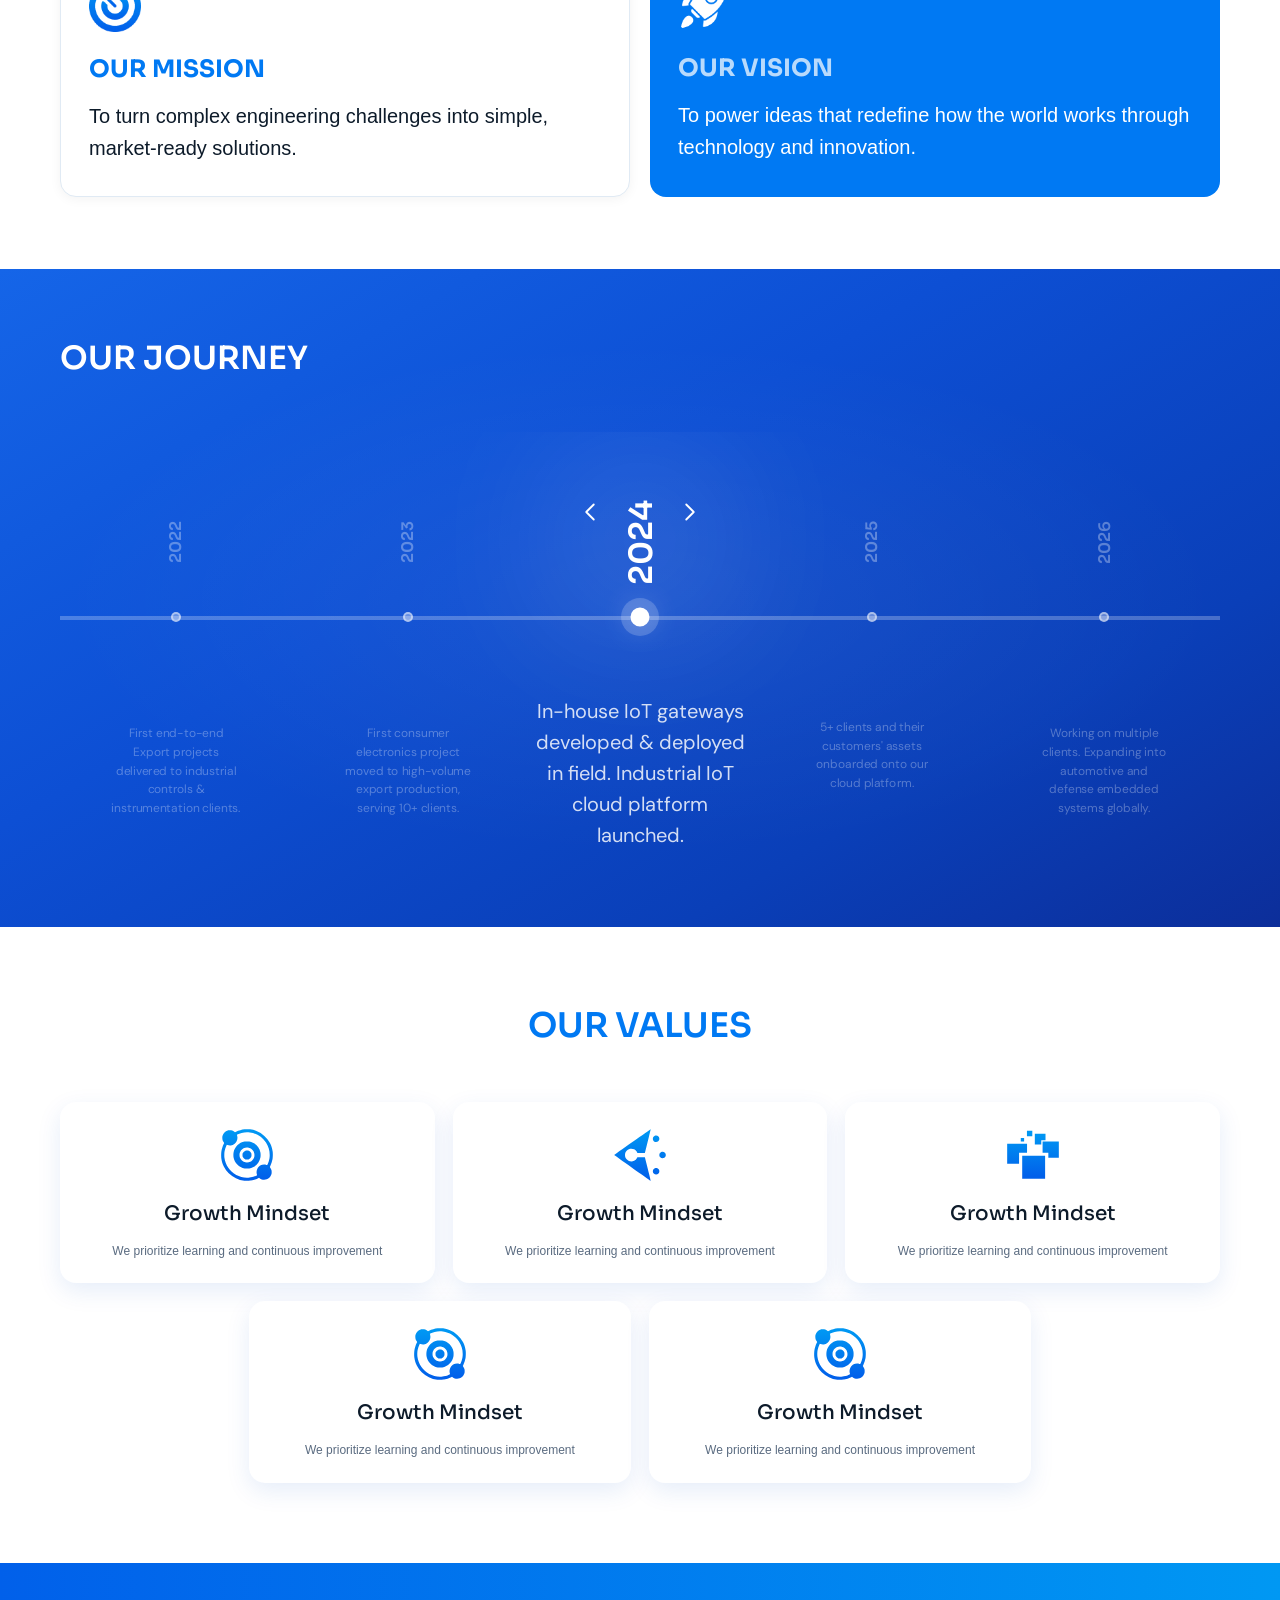
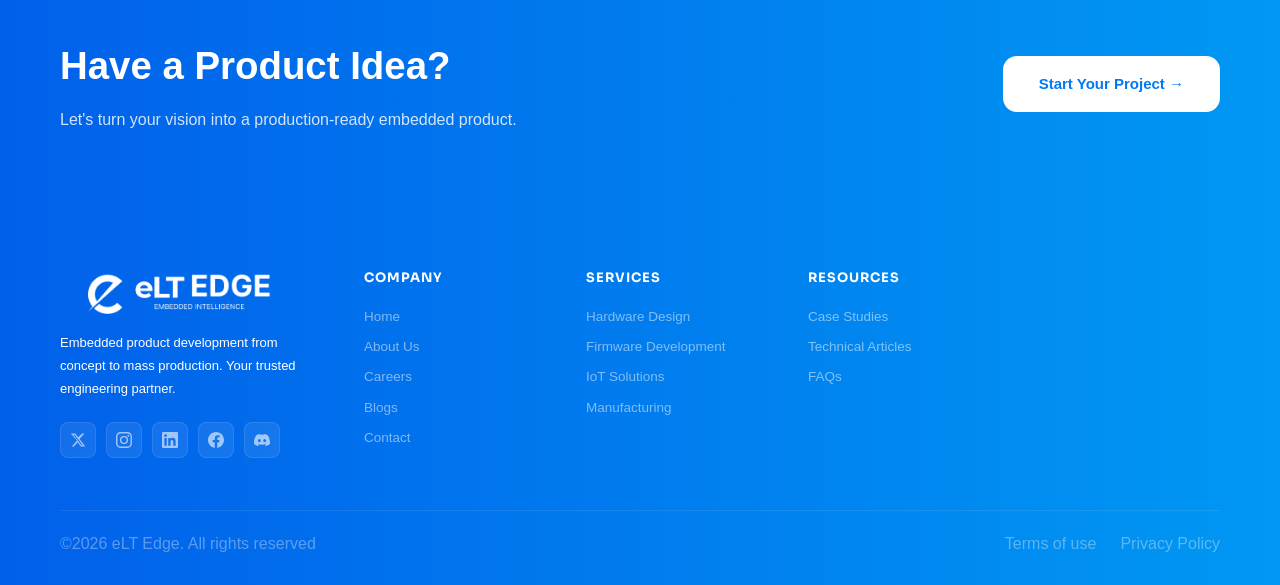
==== commit a71b1707: "updated webiste" ====
--- a/aboutus.html
+++ b/aboutus.html
@@ -115,7 +115,7 @@
        ============================================================ -->
     <section class="about-hero">
       <div class="container about-hero-inner">
-        <h1>Engineering The Future of Connected Products</h1>
+        <h1> Engineering The Future of Connected Products</h1>
         <p>
           We help transform complex ideas into scalable, real-world solutions
           through design, engineering, and innovation.
--- a/css/style.css
+++ b/css/style.css
@@ -104,7 +104,7 @@
   color: #fff;
   text-align: center;
   padding: 12px 20px;
-  font-size: 16px;
+  font-size: 18px;
   font-family: var(--font-body);
   display: flex;
   align-items: center;
@@ -117,7 +117,7 @@
 .banner-link {
   color: #fff;
   font-weight: 300;
-  text-decoration: none;
+  text-decoration: underline;
   text-underline-offset: 2px;
   transition: opacity 0.2s;
 }
@@ -131,7 +131,7 @@
   position: sticky;
   top: 0;
   z-index: 1000;
-  background: rgba(255, 255, 255, 0.92);
+  background: linear-gradient(160deg, #f0f7ff 0%, var(--bg-page) 60%);
   backdrop-filter: blur(16px);
   -webkit-backdrop-filter: blur(16px);
   border-bottom: 1px solid rgba(221, 230, 240, 0.6);
@@ -166,17 +166,17 @@
   display: flex;
   align-items: center;
   gap: 4px;
-  background: #f0f5fc;
-  padding: 6px 12px;
+  background: #ffffff;
+  padding: 10px 12px;
   border-radius: var(--radius-md);
   /* border: 1px solid var(--border); */
 }
 
 .nav-link {
   text-decoration: none;
-  color: var(--text-secondary);
-  font-size: 13.5px;
-  font-weight: 500;
+  color: black;
+  font-size: 16px;
+  font-weight: 400;
   font-family: var(--font-main);
   padding: 6px 14px;
   border-radius: var(--radius-sm);
@@ -185,7 +185,7 @@
 }
 
 .nav-link:hover {
-  background: #fff;
+  background: #E3EDFF;
   /* text-decoration: underline; */
   color: var(--blue-primary);
   box-shadow: var(--shadow-sm);
@@ -204,10 +204,10 @@
   background: var(--blue-grad);
   color: #fff;
   border: none;
-  padding: 10px 22px;
+  padding: 14px 32px;
   border-radius: var(--radius-md);
-  font-size: 13.5px;
-  font-weight: 600;
+  font-size: 16px;
+  font-weight: 500;
   font-family: var(--font-main);
   cursor: pointer;
   transition:
@@ -428,9 +428,9 @@
   background: var(--blue-grad);
   color: #fff;
   border: none;
-  padding: 13px 30px;
+  padding: 20px 40px;
   border-radius: var(--radius-md);
-  font-size: 16px;
+  font-size: 20px;
   font-weight: 500;
   font-family: var(--font-main);
   cursor: pointer;
@@ -448,9 +448,9 @@
   background: transparent;
   color: var(--blue-primary);
   border: 1.5px solid var(--blue-primary);
-  padding: 13px 30px;
+  padding: 20px 40px;
   border-radius: var(--radius-md);
-  font-size: 14px;
+  font-size:20px;
   font-weight: 500;
   font-family: var(--font-main);
   cursor: pointer;
@@ -518,7 +518,7 @@
 
 .clients-label {
   text-align: center;
-  font-size: 28px;
+  font-size: 32px;
   font-weight: 600;
   letter-spacing: 0em;
   color: var(--blue-primary);
@@ -617,7 +617,7 @@
 .mission-statement {
   font-family: var(--font-main);
   font-size: 28px;
-  font-weight: 700;
+  font-weight: 600;
   color: var(--blue-primary);
   line-height: 1.4;
 }
@@ -791,7 +791,7 @@
 
 .why-main-card h3 {
   font-family: var(--font-main);
-  font-size: 22px;
+  font-size: 26px;
   font-weight: 500;
   line-height: 1.35;
   margin-bottom: 18px;
@@ -810,10 +810,12 @@
 
 .top-card {
   transform: translateY(-40px);
+  font-size: 20px;
 }
 
 .bottom-card {
   transform: translateY(40px);
+  font-size: 20px;
 }
 
 /* ============================================================
@@ -840,12 +842,14 @@
 
 .works-header h2 {
   color: #007bff;
+  font-size: 40px;
+  font-weight: 600;
 }
 
 .btn-outline {
   border: 1px solid #007bff;
   padding: 10px 18px;
-  border-radius: 20px;
+  border-radius: 12px;
   color: #007bff;
   text-decoration: none;
   transition: 0.3s;
@@ -919,7 +923,7 @@
 /* TITLE */
 .work-card h3 {
   font-size: 22px;
-  font-weight: 600;
+  font-weight: 500;
   color: #0079f3;
   line-height: 1.35;
   transition: color 0.38s ease;
@@ -980,7 +984,7 @@
   margin-bottom: 50px;
 }
 .section-title {
-  color: var(--blue-primary);
+  color: black;
 }
 
 .cap-desc {
@@ -996,25 +1000,22 @@
 }
 
 .cap-card {
-  background: rgba(255, 255, 255, 0.08); /* glass transparency */
+  background: rgba(255, 254, 254, 0.162); /* glass transparency */
   backdrop-filter: blur(14px);
   -webkit-backdrop-filter: blur(14px);
-
   border: 1px solid rgba(255, 255, 255, 0.18);
   border-radius: 16px;
-
   padding: 30px 22px;
   text-align: center;
   display: flex;
   flex-direction: column;
   align-items: center;
-  gap: 16px;
+  gap: 20px;
   transition:
     transform 0.25s,
     box-shadow 0.25s,
     border-color 0.25s;
-  cursor: default;
-
+  cursor: pointer;
   box-shadow:
     0 8px 30px rgba(0, 0, 0, 0.08),
     inset 0 1px 0 rgba(255, 255, 255, 0.2);
@@ -1189,7 +1190,7 @@
 }
 
 .test-text {
-  font-size: 10px;
+  font-size: 20px;
   color: #555;
   /* line-height: 1.8; */
 }
@@ -1360,7 +1361,7 @@
   justify-content: space-between;
   align-items: center;
   padding: 20px 0 28px;
-  font-size: 12.5px;
+  font-size: 16px;
   color: rgba(255, 255, 255, 0.35);
   flex-wrap: wrap;
   gap: 12px;
@@ -1374,7 +1375,7 @@
 .footer-bottom-links a {
   text-decoration: none;
   color: rgba(255, 255, 255, 0.35);
-  font-size: 12.5px;
+  font-size: 16px;
   transition: color 0.2s;
 }
 
--- a/css/about.css
+++ b/css/about.css
@@ -4,50 +4,65 @@
 
 /* ---- HERO ---- */
 .about-hero {
-  background: url(../assets/videos/ourprocessvid.gif);
-  background-size: cover;
-  background-position: center;
-  background-repeat: no-repeat;
-
-  min-height: 700px;
-
-  padding: 80px 0 72px;
-  position: relative;
-  overflow: hidden;
-}
-
-.about-hero::after {
-  content: "";
-  position: absolute;
-  inset: 0;
-  background: radial-gradient(
-    ellipse 60% 80% at 50% 100%,
-    rgba(0, 100, 240, 0.08) 0%,
-    transparent 70%
-  );
-  pointer-events: none;
-}
+  
+    position: relative;
+    min-height: 700px;
+    background: url("../assets/videos/ourprocessvid.gif");
+    background-size: cover;
+    background-position: center;
+    background-repeat: no-repeat;
+    overflow: hidden;
+    display: flex;
+    align-items: center;
+    padding: 80px 0 72px;
+  
+}
+
+
+  .about-hero::before {
+    content: "";
+    position: absolute;
+    inset: 0;
+    /* dark overlay */
+    background: linear-gradient(
+      90deg,
+      rgba(0, 0, 0, 0.72) 2%,
+      rgba(0, 0, 0, 0.48) 45%,
+      rgba(0, 0, 0, 0.18) 100%
+    );
+    z-index: 1;
+  }
+
 
 .about-hero-inner {
   position: relative;
-  z-index: 1;
+  z-index: 2;
+  width: 100%;
+  display: flex;
+  flex-direction: column;
+  align-items: flex-start;
+  justify-content: center;
 }
 
 .about-hero h1 {
   font-family: "Graphik Trial", sans-serif;
-  font-size: clamp(28px, 4vw, 40px);
+  font-size: 50px;
   font-weight: 600;
-  color: #0079f3;
+  color: #fff;
   line-height: 1.18;
   max-width: 580px;
   margin-bottom: 20px;
+  text-align: left;
+  margin-left: 0;
 }
 
 .about-hero p {
-  font-size: clamp(14px, 1.4vw, 16px);
+  font-size: clamp(20px, 1.4vw, 16px);
   color: rgba(255, 255, 255, 0.72);
   max-width: 520px;
   line-height: 1.72;
+  text-align: left;
+  margin-left: 0;
 }
 
 /* ---- WHO ARE WE ---- */
@@ -495,7 +510,7 @@
   transition:
     box-shadow 0.25s,
     transform 0.25s;
-  box-shadow: 0 8px 24px rgba(0, 80, 200, 0.03);
+  box-shadow: 0 8px 24px rgba(0, 80, 200, 0.1);
 }
 
 .value-card:hover {
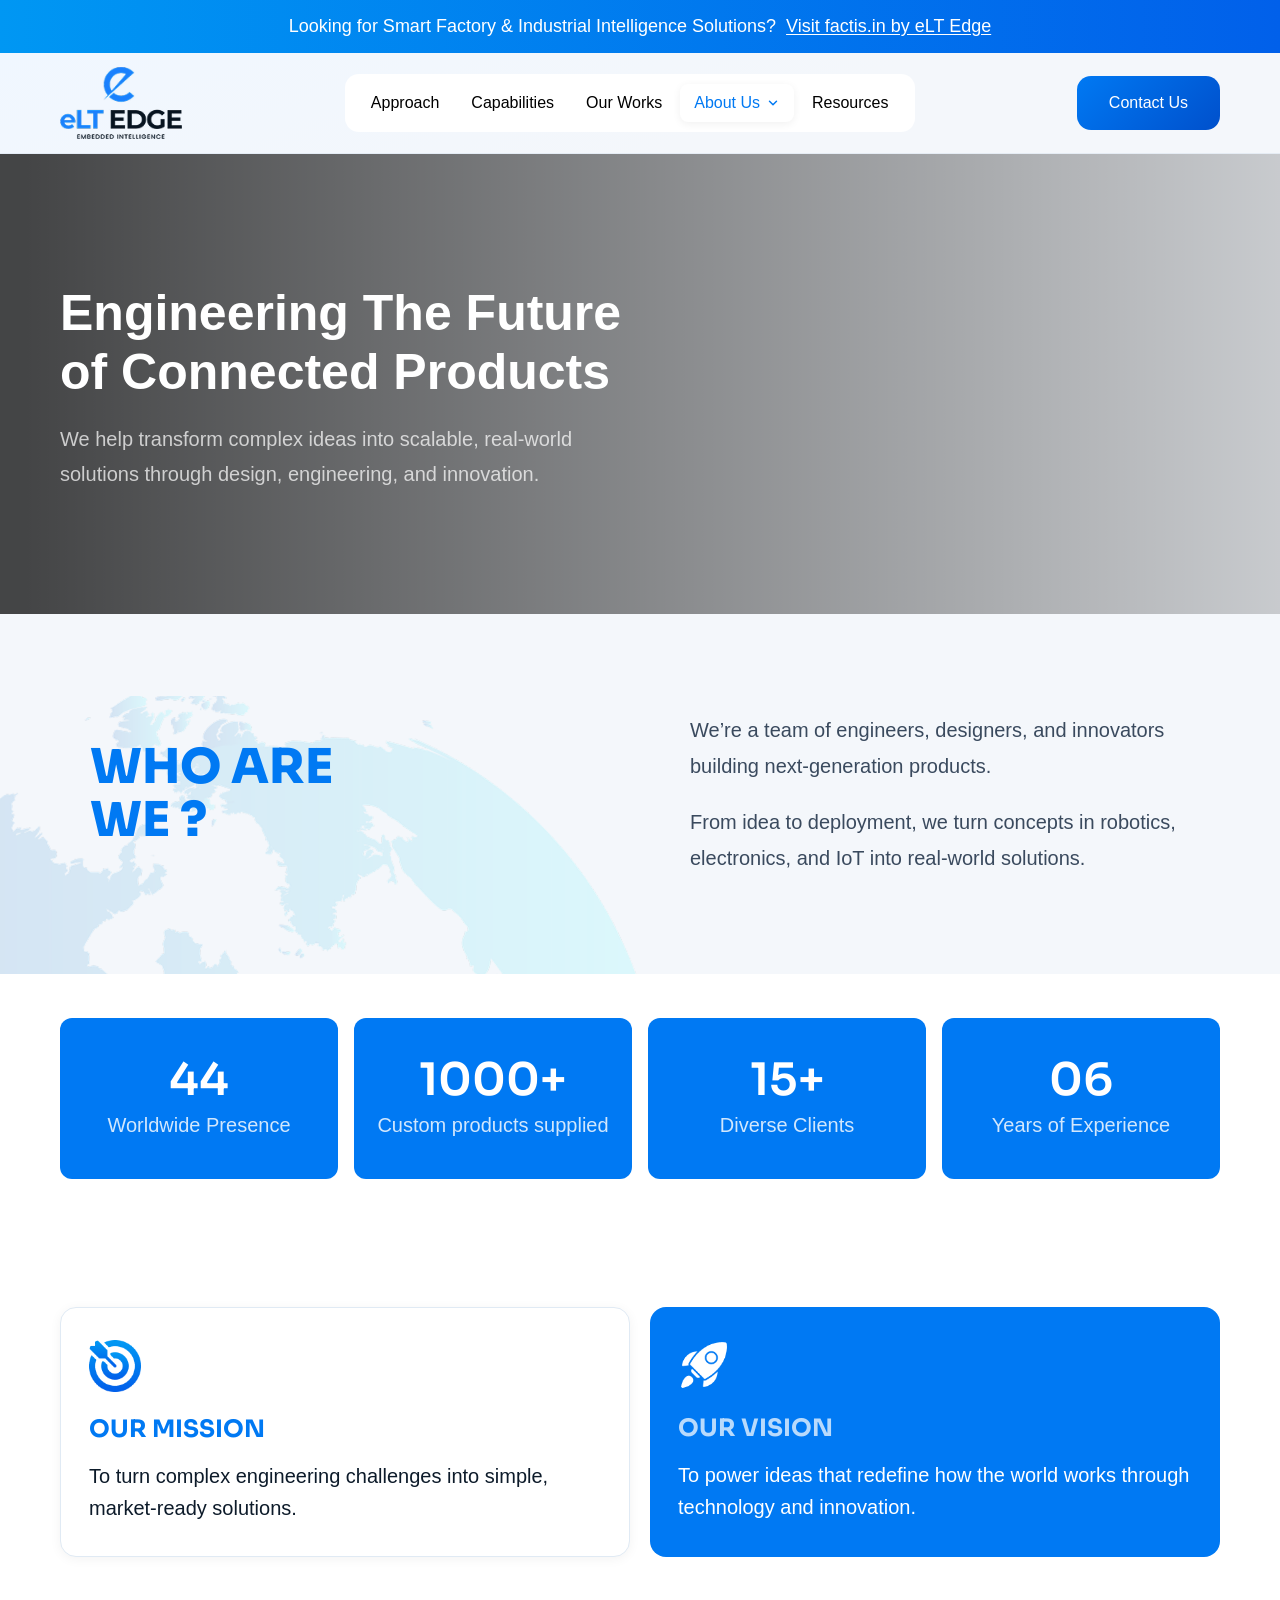
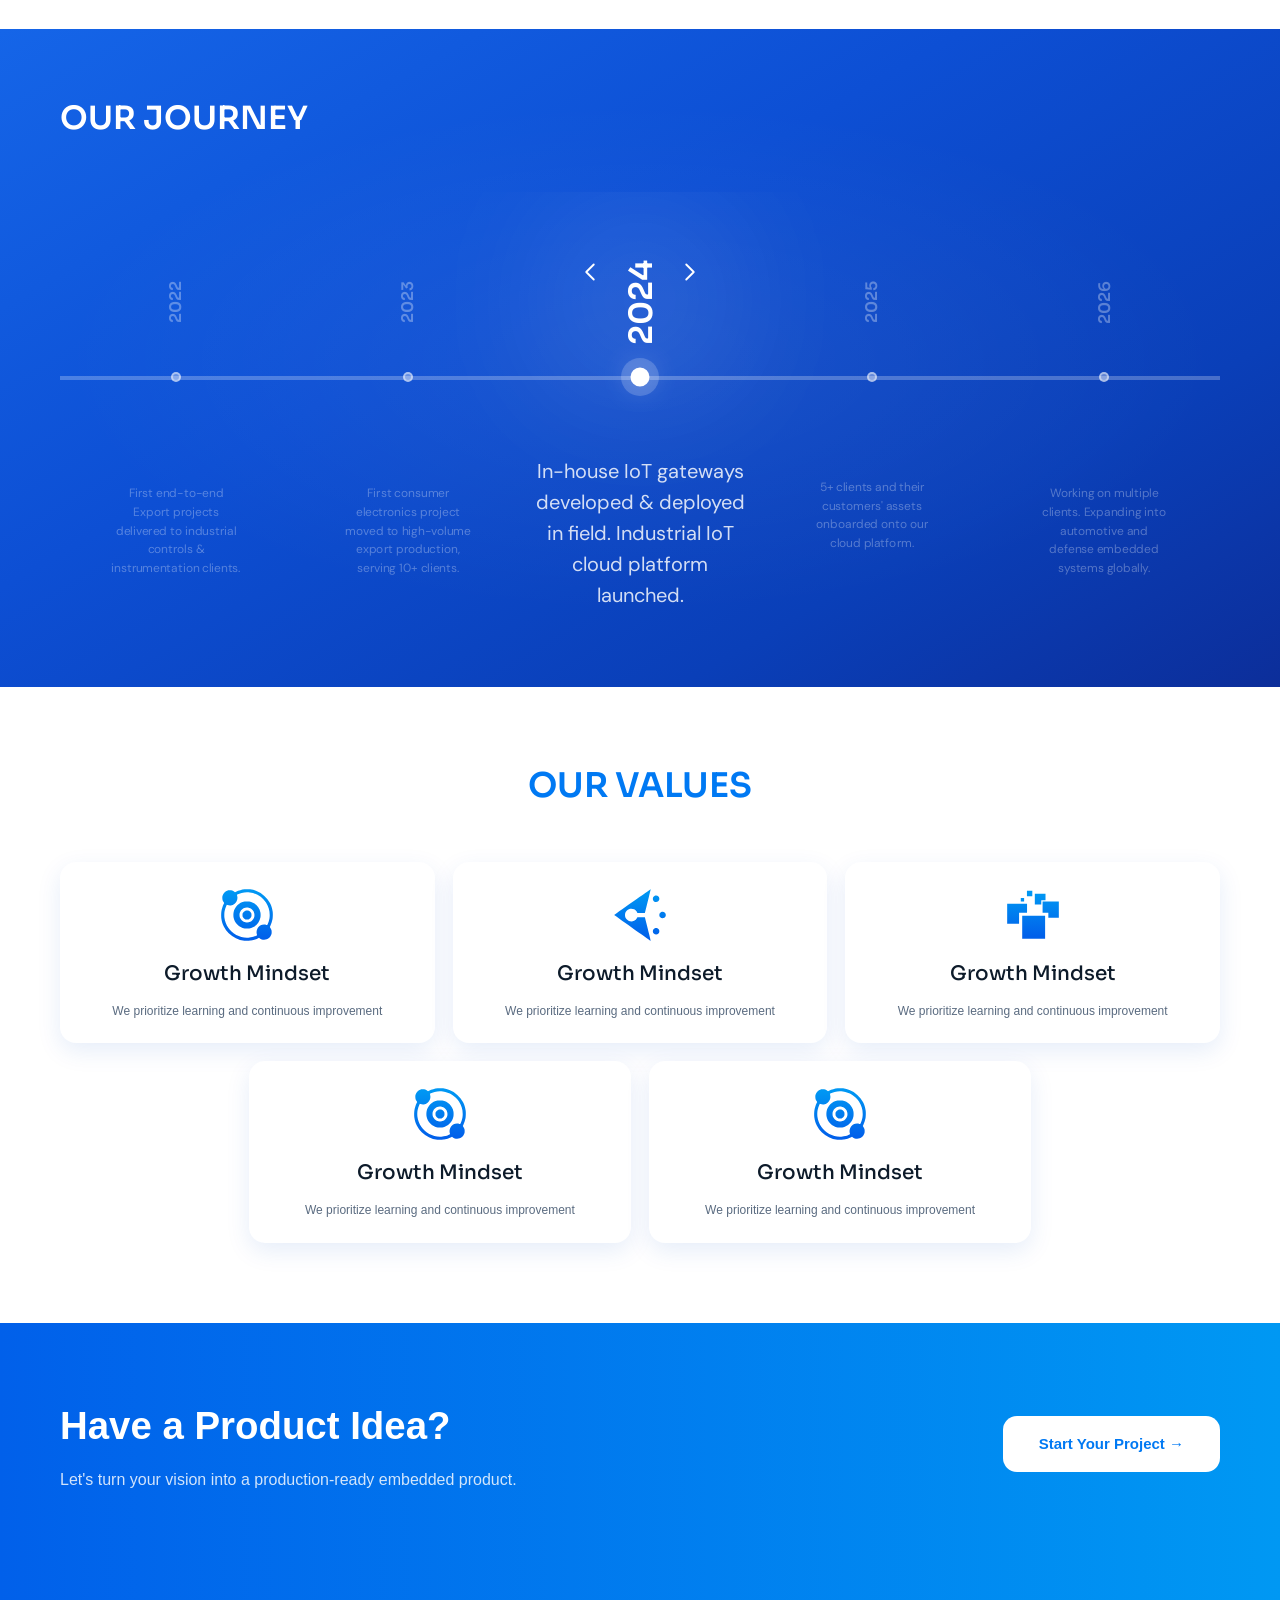
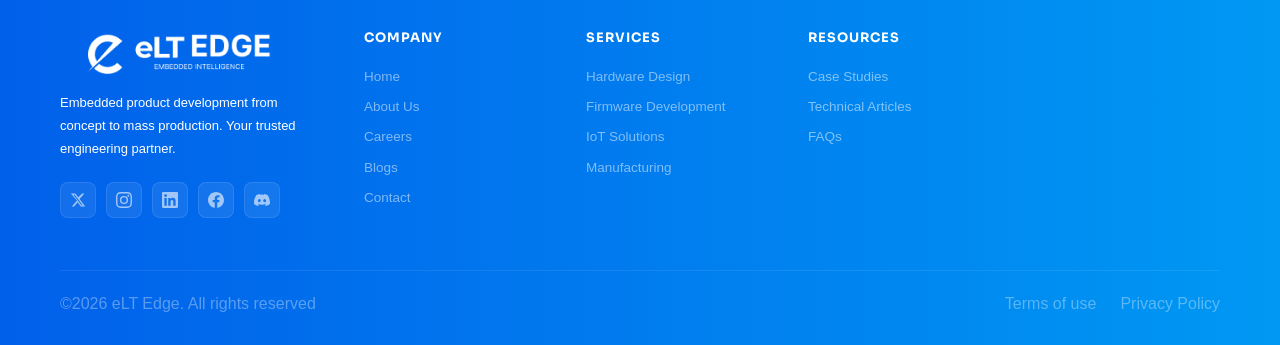
==== commit 9cfa3df6: "error fixed" ====
--- a/aboutus.html
+++ b/aboutus.html
@@ -331,7 +331,7 @@
             Let's turn your vision into a production-ready embedded product.
           </p>
         </div>
-        <a href="#" class="btn-cta-white">Start Your Project →</a>
+        <a href="./contact.html" class="btn-cta-white">Start Your Project →</a>
       </div>
     </section>
 
--- a/css/style.css
+++ b/css/style.css
@@ -185,7 +185,7 @@
 }
 
 .nav-link:hover {
-  background: #E3EDFF;
+  background: #e3edff;
   /* text-decoration: underline; */
   color: var(--blue-primary);
   box-shadow: var(--shadow-sm);
@@ -450,7 +450,7 @@
   border: 1.5px solid var(--blue-primary);
   padding: 20px 40px;
   border-radius: var(--radius-md);
-  font-size:20px;
+  font-size: 20px;
   font-weight: 500;
   font-family: var(--font-main);
   cursor: pointer;
@@ -672,6 +672,24 @@
   margin-bottom: 4px;
 }
 
+.stats-label {
+  font-size: 20px;
+  font-weight: 500;
+  color: #000000;
+  margin-bottom: 4px;
+  line-height: 1.3;
+}
+
+.why-us-p {
+  font-size: 16px;
+  line-height: 1.2;
+  font-weight: 400;
+  color: #4a5568;
+}
+/* .why-us-icon {
+  width: 100px;
+  height: 100px;
+} */
 .stat-sub {
   font-size: 12px;
   color: var(--text-muted);
@@ -761,7 +779,7 @@
 }
 
 .why-icon {
-  width: 52px;
+  width: 80px;
   height: 52px;
   object-fit: contain;
   opacity: 0.9;
@@ -816,6 +834,13 @@
 .bottom-card {
   transform: translateY(40px);
   font-size: 20px;
+}
+.work-card {
+  text-decoration: none;
+}
+
+.work-card h3 {
+  text-decoration: none;
 }
 
 /* ============================================================
@@ -1790,3 +1815,67 @@
 .mobile-dropdown-menu.open {
   max-height: 200px;
 }
+
+.why-grid {
+  display: grid;
+  grid-template-columns: 220px 1fr 1fr 1fr;
+  gap: 24px;
+  align-items: stretch;
+}
+
+.why-title-card {
+  background: linear-gradient(180deg, #1496ff, #0057d8);
+  border-radius: 20px;
+  display: flex;
+  align-items: flex-end;
+  justify-content: center;
+  height: 240px;
+  padding-bottom: 14px;
+}
+
+.why-title-card h2 {
+  color: #fff;
+  font-size: 52px;
+  font-weight: 500;
+  line-height: 1;
+}
+
+.why-card {
+  background: #fff;
+  border-radius: 20px;
+  padding: 28px;
+}
+
+.why-card img {
+  width: 60px;
+  height: 60px;
+  margin-bottom: 20px;
+}
+
+/* h4{
+  font-size: 10px;
+} */
+
+.test-nav {
+  display: flex;
+  justify-content: center;
+  gap: 20px;
+  margin-top: 24px;
+}
+
+.test-arrow {
+  width: 56px;
+  height: 56px;
+  border-radius: 999px;
+  border: 1px solid #0079f3;
+  background: #fff;
+  color: #0079f3;
+  font-size: 24px;
+  cursor: pointer;
+  transition: all 0.3s ease;
+}
+
+.test-arrow:hover {
+  background: #0079f3;
+  color: #fff;
+}
--- a/css/about.css
+++ b/css/about.css
@@ -6,7 +6,7 @@
 .about-hero {
   
     position: relative;
-    min-height: 700px;
+    min-height: 460px;
     background: url("../assets/videos/ourprocessvid.gif");
     background-size: cover;
     background-position: center;
